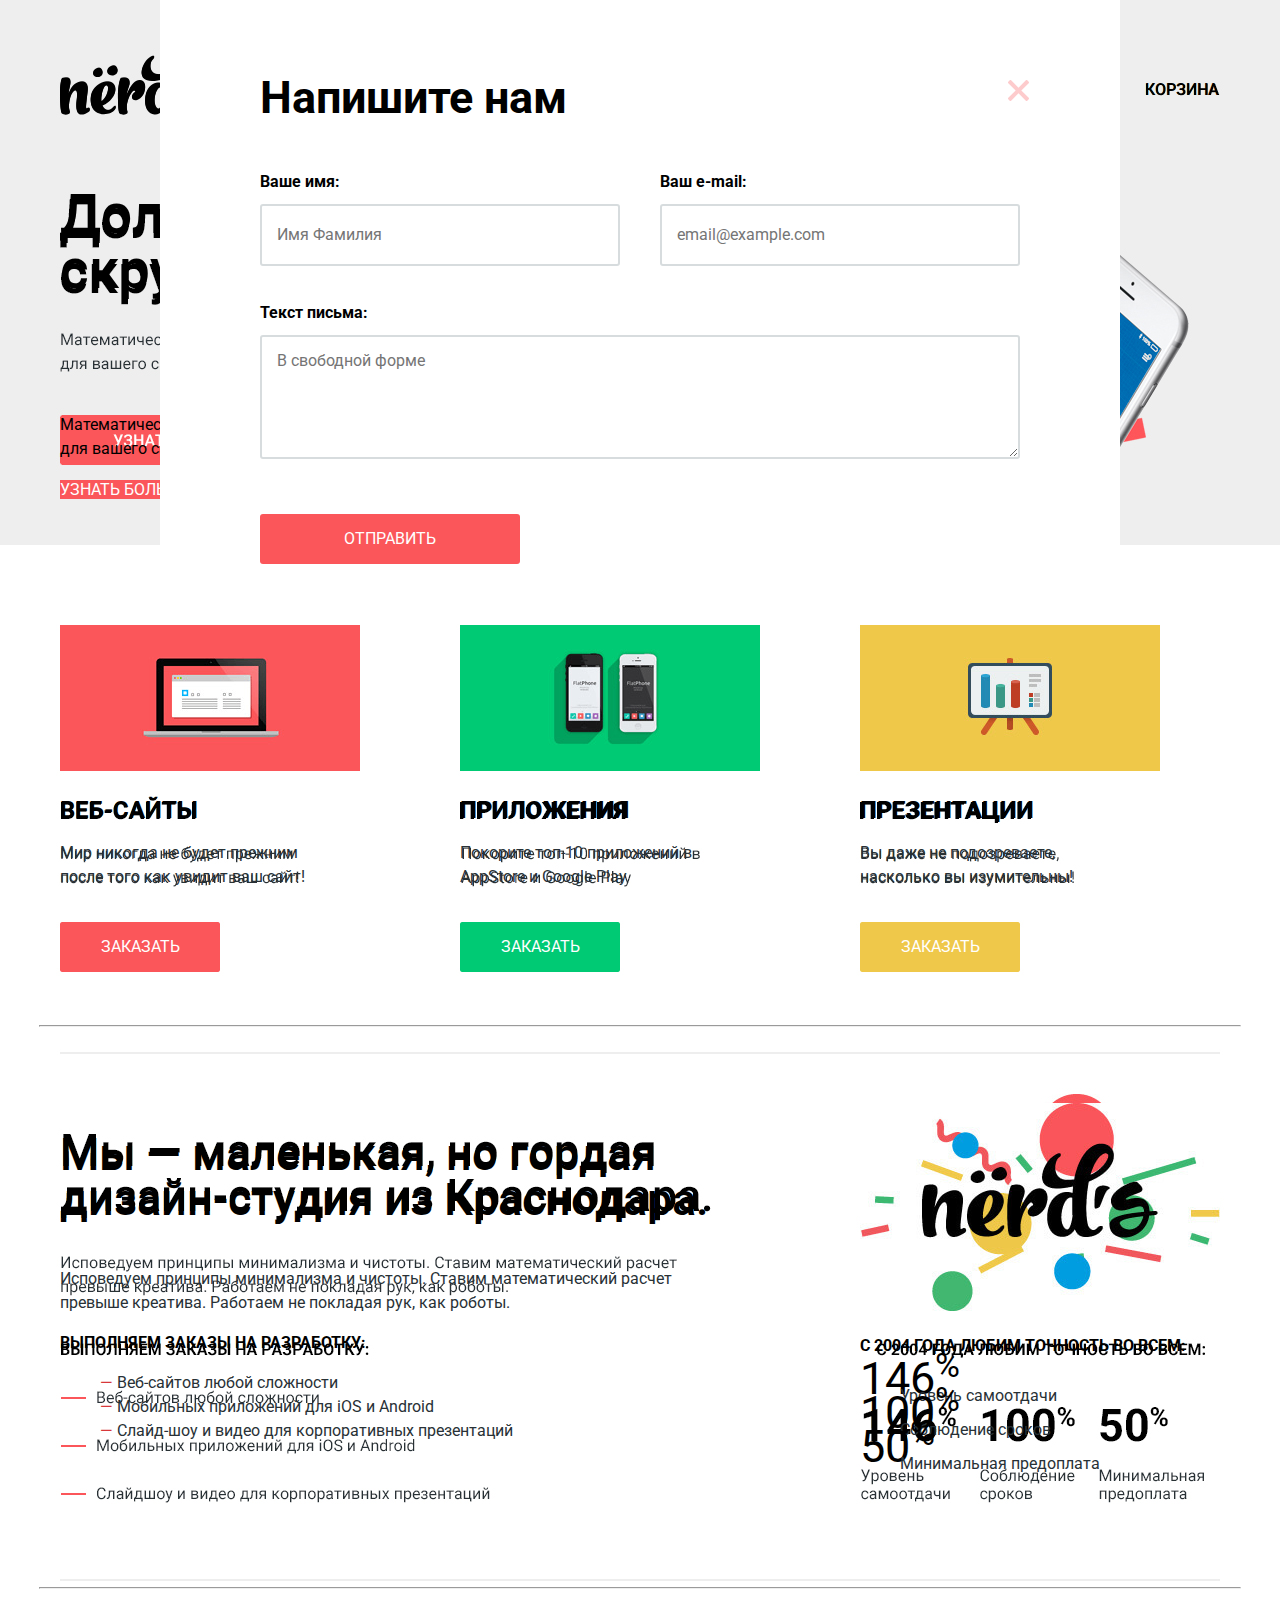
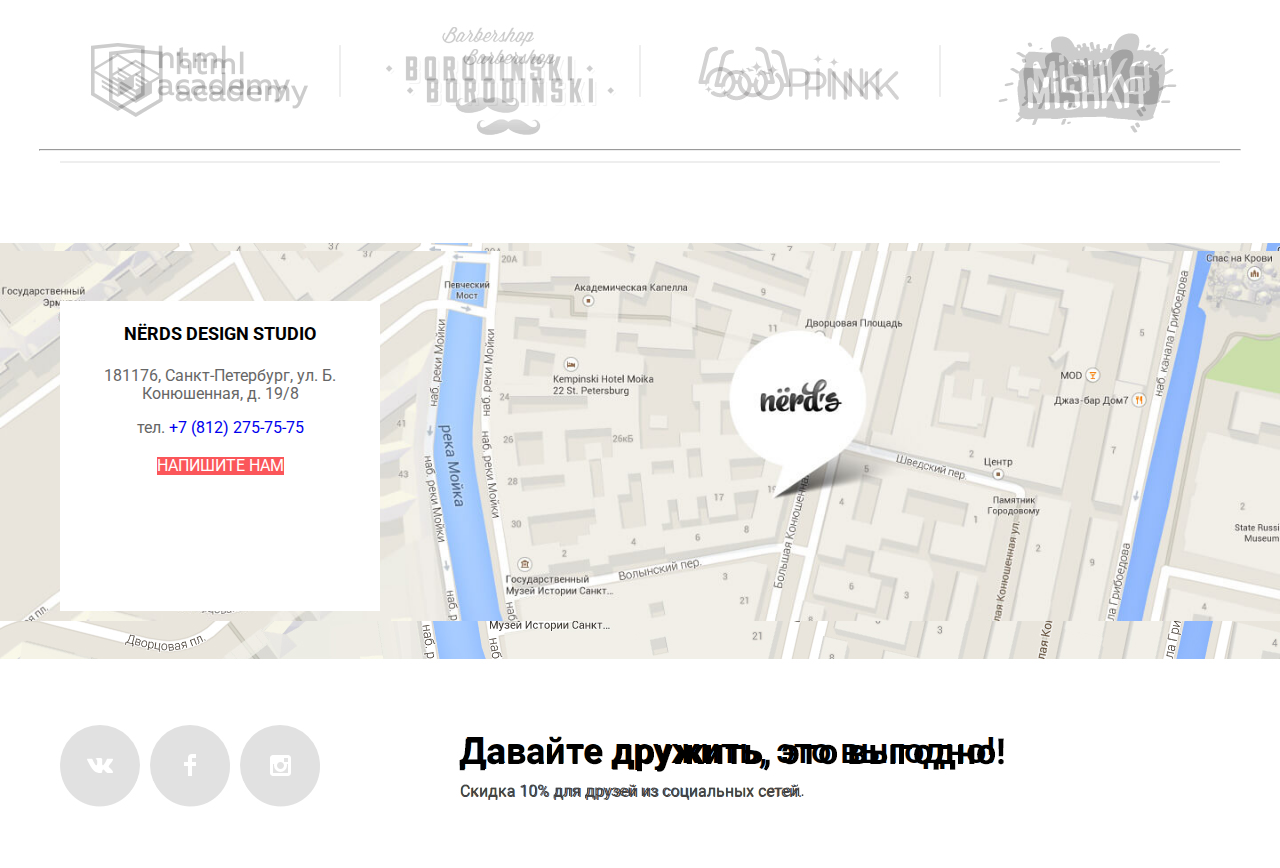
==== index.html @ 0dfc92f9 "Личный проект: начинаем оформление декоративных элементов, доработка" ====
<!DOCTYPE html>
<html lang="ru">
  <head>
    <meta charset="utf-8">
    <title>HTML Academy: Нёрдс</title>
    <link href="css/normalize.css" rel="stylesheet" >
    <link href="https://fonts.googleapis.com/css?family=Roboto:400,500,700&display=swap&subset=cyrillic" rel="stylesheet">
    <link href="css/style.css" rel="stylesheet" >
  </head>
  <body class="main-page">
    <header>
      <nav class="main-navigation container">
        <a class="logo" href="#" aria-label="Логотип дизайн-студии «Нёрдс»">
          <svg xmlns="http://www.w3.org/2000/svg" width="160" height="65" viewBox="0 0 160 65"><path d="M157.936 49.374c-1.235.161-2.523.271-3.757.377v.056c-2.415 17.364-26.188 20.231-26.779 6.599-.269-6.167 11.593-7.95 23.398-9.088.429-11.09-15.901 5.667-21.608-4.601-5.019-9.025 14.632-17.938 16.728-16.102 6.438 5.636 3.404 6.618-1.379 8.335-9.49 3.41-5.791 4.107-4.511 3.726 7.569-2.253 14.366-1.04 14.312 8.317 1.288-.107 2.522-.163 3.757-.271 2.306-.215 2.467 2.435-.161 2.652zm-7.514.756c-9.124 1.028-17.013 2.436-16.153 5.355 1.716 5.573 13.577 6.818 16.153-5.355zM117.678 44.918c-.682-.037-.703-6.038.112-11.688 1.005-6.951 11.935-3.357 9.093-1.906-2.975 1.52-4.429 8.718-6.266 12.087-.635 1.161-2.605 1.526-2.939 1.507zM42.105 21.002c2.376 4.866-4.937 8.171-8.292 4.521-1.398-1.555-.755-4.56 2.636-6.193 1.697-.836 4.073-1.596 5.656 1.672zM57.062 18.861c2.585 5.297-5.38 8.896-9.031 4.922-1.522-1.695-.823-4.963 2.873-6.742 1.846-.911 4.432-1.736 6.158 1.82zM28.883 61.666c-7.919 5.338-14.219 4.159-12.212-10.848 1.45-10.904-.948-11.521-3.122-9.442-2.845 2.697-4.628 9.723-4.684 16.412a50.98 50.98 0 0 0 1.004 4.776c.334 1.63-4.907 3.315-7.974 1.011C.837 62.79 0 54.865 0 44.131c0-8.824 1.171-14.895 2.23-15.175 8.029-2.191 9.312 1.348 7.583 7.981a47.637 47.637 0 0 0-1.395 7.924c1.673-4.664 4.071-8.485 6.803-10.173 7.416-4.664 13.605-2.473 12.434 6.801-2.007 16.58-2.174 18.827-.39 17.535 2.231-1.574 3.68 1.238 1.618 2.642zM54.982 59.59c-2.175 3.484-7.806 5.171-13.216 4.552-7.75-.843-12.545-7.756-10.705-18.097 2.008-11.185 18.065-18.322 23.196-10.341 3.735 5.789-2.175 16.017-11.597 19.783l-.502.168c1.951 5.171 6.579 7.476 11.039 2.36 2.119-2.36 3.624-1.348 1.785 1.575zm-13.605-7.418c5.855-4.159 7.806-13.32 6.189-15.905-1.728-2.697-5.074 1.517-6.245 11.746-.111 1.461-.111 2.865.056 4.159zM83.091 44.992c-1.597 2.507-3.903 4.384-5.966 5.059-2.398.73-5.185.056-5.185-2.698 0-1.011.892-3.372 3.624-4.721-.168-1.911-1.394-2.417-2.286-1.686-3.345 2.586-7.417 12.25-6.356 19.221.055.168.055.337.055.506.168.617.335 1.237.558 1.854.557 1.574-4.907 3.316-7.973.956-1.059-.788-1.617-6.97-1.617-17.704 0-8.824 1.951-16.636 3.011-16.917 6.412-1.743 10.147 1.292 8.14 7.249-1.171 3.373-2.23 6.801-2.843 10.399 2.453-6.688 6.523-12.872 9.812-14.501 5.856-2.923 10.092.956 8.867 7.813-.056.11-.112.393-.112.449-.056.562-.566 2.302-.39 1.741-.516 1.645-.892 2.277-1.339 2.98z"/><path d="M113.207 26.161a86.988 86.988 0 0 0-1.115 7.531c-1.059 10.06-.612 18.996.613 22.986.726 2.137 3.457 4.946 6.078 2.023 2.843-3.203 5.967-1.349 2.174 2.416-2.34 2.305-6.689 3.878-11.039 3.428-3.123-.393-5.018-2.415-6.134-5.505-.444.898-.947 1.685-1.56 2.302-2.119 2.193-4.685 3.43-7.974 3.092-6.637-.73-10.538-7.923-8.699-18.153 1.952-10.791 11.319-14.725 16.728-11.857.112-1.349.223-2.699.335-4.104.055-.281.055-.562.11-.843a96.962 96.962 0 0 1-4.962.956C73.787 34.423 82.04 14.864 87.894 9.75c6.636-5.733 7.36-1.855 5.297-.562-3.68 2.36-5.297 15.905 5.241 15.905 1.729 0 3.346-.112 4.962-.281C106.685 6.49 116.665-2.391 124.75.532c8.976 3.26 8.029 17.535-11.543 25.629zm-10.928 24.393c-.224-3.542-.224-7.532-.167-11.636 0-.506.056-1.011.056-1.461-3.346-1.518-6.635 3.653-7.473 10.792-.946 8.373 2.788 12.813 4.908 10.791 1.617-1.631 2.453-6.803 2.676-8.486zm24.086-43.165c-1.784-2.642-8.307.562-12.098 14.332 9.535-4.554 13.326-12.422 12.098-14.332z"/></svg>
        </a>
        <div class="nav-container">
          <ul class="site-navigation">
            <li><a href="#">Студия</a></li>
            <li><a href="#">Клиенты</a></li>
            <li><a href="catalog.html">Магазин</a></li>
            <li><a href="#">Контакты</a></li>
          </ul>
          <ul class="user-navigation">
            <li>
              <a class="recycle" href="#">Корзина</a>
            </li>
          </ul>
        </div>
      </nav>
    </header>
    <main>
      <h1 class="visually-hidden">Дизайн-студия «Нёрдс»</h1>
      <section class="slider">
        <h2 class="visually-hidden">Преимущества дизайн-студии «Нёрдс»</h2>
        <div class="slide slide1">
          <div class="slider-description container">
            <p class="slider-slogan">
              Долго, дорого,<br>скрупулезно.
            </p>
            <p class="slider-text">
              Математически выверенный дизайн<br>
              для вашего сайта или мобильного приложения.
            </p>
            <a class="slider-button" href="#">Узнать больше</a>
          </div>
        </div>
        <div class="slide slide2 visually-hidden">
          <div class="slider-description container">
            <p class="slider-slogan">
              Любим математику<br>как никто другой.
            </p>
            <p class="slider-text">
              Никакого креатива, только математические формулы<br>
              для расчета идеальных пропорций.
            </p>
            <a class="slider-button" href="#">Узнать больше</a>
          </div>
        </div>
        <div class="slide slide3 visually-hidden">
          <div class="slider-description container">
            <p class="slider-slogan">
              Только ночь,<br>только хардкор.
            </p>
            <p class="slider-text">
              Работать днем, как все? Мы против этого.<br>
              Ближе к полуночи работа только начинается.
            </p>
            <a class="slider-button" href="#">Узнать больше</a>
          </div>
        </div>
      </section>
      <section class="products container">
        <h2 class="visually-hidden">Продукция дизайн-студии «Нёрдс»</h2>
        <ul class="products-list">
          <li class="products-item websites">
            <h3>Веб-сайты</h3>
            <p>
              Мир никогда не будет прежним<br>
              после того как увидит ваш сайт!
            </p>
            <a class="websites-button products-button" href="#">Заказать</a>
          </li>
          <li class="products-item apps">
            <h3>Приложения</h3>
            <p>
              Покорите топ-10 приложений в<br>
              AppStore и Google Play
            </p>
            <a class="apps-button products-button" href="#">Заказать</a>
          </li>
          <li class="products-item presentations">
            <h3>Презентации</h3>
            <p>
              Вы даже не подозреваете,<br>
              насколько вы изумительны!
            </p>
            <a class="presentations-button products-button" href="#">Заказать</a>
          </li>
        </ul>
      </section>
      <hr class="container">
      <section class="studio container">
        <h2 class="visually-hidden">О дизайн-студии «Нёрдс»</h2>
        <div class="studio-article">
          <p class="studio-title">
          Мы&nbsp;&#8212; маленькая, но гордая дизайн-студия из Краснодара.
          </p>
          <p class="studio-text">
          Исповедуем принципы минимализма и чистоты. Ставим математический расчет превыше креатива. Работаем не покладая рук, как роботы.
          </p>
          <p class="studio-subtitle">Выполняем заказы на разработку:</p>
          <ul class="studio-products">
            <li><span>&#8212;&nbsp;</span>Веб-сайтов любой сложности</li>
            <li><span>&#8212;&nbsp;</span>Мобильных приложений для iOS и Android</li>
            <li><span>&#8212;&nbsp;</span>Слайд-шоу и видео для корпоративных презентаций</li>
          </ul>
        </div>
        <div class="studio-figures">
          <p>
            <img src="img/nerds-illustration-360x208.jpg" width="360" height="208" alt="Логотип дизайн-студии «Нёрдс»">
          </p>
          <p class="studio-subtitle">
            С 2004 года любим точность во всем:
          </p>
          <dl class="studio-text">
            <dt>146<sup>%</sup></dt>
            <dd>Уровень самоотдачи</dd>
            <dt>100<sup>%</sup></dt>
            <dd>Соблюдение сроков</dd>
            <dt>50<sup>%</sup></dt>
            <dd>Минимальная предоплата</dd>
          </dl>
        </div>
      </section>
      <hr class="container">
      <ul class="partners-logo container">
        <li>
          <a href="https://htmlacademy.ru/intensive/htmlcss" aria-label="Переход на сайт HTMLAcademy">
            <img src="img/logo-1-199x68.png" width="199" height="68" alt="Логотип HTMLAcademy">
          </a>
        </li>
        <li>
          <a href="#" aria-label="Переход на сайт Барбершопа Бородинский">
            <img src="img/logo-2-209x87.png" width="209" height="87" alt="Логотип Барбершопа Бородинский">
          </a>
        </li>
        <li>
          <a href="#" aria-label="Переход на сайт Пинк">
            <img src="img/logo-3-185x52.png" width="185" height="52" alt="Логотип Пинк">
          </a>
        </li>
        <li>
          <a href="#" aria-label="Переход на сайт Мишка">
            <img src="img/logo-4-173x84.png" width="173" height="84" alt="Лого Мишка">
          </a>
        </li>
      </ul>
      <hr class="container">
      <section class="contacts">
        <h2 class="visually-hidden">Контактная информация</h2>
        <div class="contacts-map">
          <a href="#">
            <img src="img/map-1440x416.jpg" width="1440" height="416" alt="Карта">
          </a>
        </div>
        <div class="container">
          <div class="contacts-text">
            <p class="contacts-name">
              Nёrds Design Studio
            </p>
            <p class="contacts-address">
              181176, Санкт-Петербург,
              ул. Б. Конюшенная, д. 19/8
            </p>
            <p class="contacts-address">
              тел. <a href="tel:+78122757575">+7 (812) 275-75-75</a>
            </p>
            <button class="contacts-button" type="button">Напишите нам</button>
          </div>
        </div>
      </section>
    </main>
    <footer class="main-footer container">
      <ul class="footer-social">
        <li>
          <a class="social-button" href="#" aria-label="«Нёрдс» во ВКонтакте">
            <svg xmlns="http://www.w3.org/2000/svg" width="26" height="15" viewBox="0 0 26 15"><path fill="#FFF" d="M16.138 11.51c.956-.309 2.18 2.04 3.483 2.939.978.681 1.727.534 1.727.534l3.473-.05s1.815-.112.957-1.554c-.071-.12-.503-1.069-2.585-3.022-2.177-2.043-1.882-1.712.739-5.244 1.597-2.153 2.236-3.468 2.036-4.028-.192-.539-1.365-.399-1.365-.399L20.69.713c-.381.001-.704.119-.851.515-.003.004-.621 1.666-1.445 3.079-1.741 2.989-2.436 3.148-2.724 2.961-.661-.433-.494-1.737-.494-2.664 0-2.897.432-4.105-.846-4.417-.427-.104-.739-.172-1.828-.182-1.392-.021-2.574 0-3.244.329-.445.223-.786.712-.579.74.26.035.843.16 1.155.586.401.552.389 1.789.389 1.789s.229 3.411-.54 3.834c-.528.29-1.25-.302-2.803-3.016-.793-1.388-1.392-2.922-1.392-2.922s-.116-.285-.326-.441c-.25-.185-.6-.244-.6-.244L.848.684S.29.7.085.946c-.182.218-.015.668-.015.668s2.909 6.881 6.203 10.347c3.02 3.182 6.452 2.971 6.452 2.971h1.555s.469-.054.709-.312c.224-.24.214-.691.214-.691s-.031-2.109.935-2.419z"/></svg>
          </a></li>
        <li>
          <a class="social-button" href="#" aria-label="«Нёрдс» в Фейсбуке">
            <svg xmlns="http://www.w3.org/2000/svg" width="12" height="22" viewBox="0 0 12 22"><path fill="#FFF" d="M12 4V0H8a4 4 0 0 0-4 4v4H0v4h4v10h4V12h4V8H8V4h4z"/></svg>
          </a>
        </li>
        <li>
          <a class="social-button" href="#" aria-label="«Нёрдс» в Инстаграм">
            <svg xmlns="http://www.w3.org/2000/svg" width="21" height="21" viewBox="0 0 21 21"><path fill="#FFF" d="M18 0H3C1.35 0 0 1.35 0 3v15c0 1.65 1.35 3 3 3h15c1.65 0 3-1.35 3-3V3c0-1.65-1.35-3-3-3zm-7.5 7c1.93 0 3.5 1.57 3.5 3.5S12.43 14 10.5 14 7 12.43 7 10.5 8.57 7 10.5 7zM18 18H3V9h1.181A6.504 6.504 0 0 0 4 10.5a6.5 6.5 0 1 0 13 0 6.45 6.45 0 0 0-.181-1.5H18v9zm0-11h-4V3h4v4z"/></svg>
          </a>
        </li>
      </ul>
      <p class="footer-slogan">
        <span>Давайте дружить, это выгодно!</span>
        Скидка 10% для друзей из социальных сетей.
      </p>
    </footer>

    <section class="modal modal-writeus">
      <h2>Напишите нам</h2>
      <form class="writeus-form" action="#" method="post">
        <p class="form-name">
          <label for="name">Ваше имя:</label><br>
          <input type="text" name="name" value="" placeholder="Имя Фамилия" id="name">
        </p>
        <p class="form-email">
          <label for="email">Ваш e-mail:</label><br>
          <input type="email" name="email" value="" placeholder="email@example.com" id="email">
        </p>
        <p class="form-text">
          <label for="message">Текст письма:</label><br>
          <textarea name="message" rows="5" placeholder="В свободной форме" id="message"></textarea>
        </p>
        <button class="button" type="submit">Отправить</button>
      </form>
      <button class="modal-close" type="button" aria-label="Закрыть"></button>
    </section>

  </body>
</html>
---- css/style.css ----
body {
  margin: 0;
  padding: 0;

  font-family: "Roboto", Arial, sans-serif;
  font-size: 16px;
  line-height: 24px;
  font-weight: 400;
  color: #283136;
}

a {
  text-decoration: none;
}

img {
  max-width: 100%;
  height: auto;
}

.main-page {
  background: url("../img/nerds-index.jpg") no-repeat top center;
}

.container {
  width: 1160px;
  margin: 0 auto;
  padding: 0 20px;

}

.main-navigation {
  display: flex;
  margin-top: 50px;

  line-height: 30px;
  font-weight: 500;
  text-transform: uppercase;
  color: #000000;

    /*background-color: #eeeeee;*/
}

.logo {
  width: 160px;
}

.logo:hover path {
  fill: #303030;
}

.logo:active path {
  fill: #a6a6a6;
}

.nav-container {
  width: 800px;
  display: flex;
  justify-content: space-between;
  align-items: baseline;

  margin-left: 200px;

}

.site-navigation {
  display: flex;
  flex-wrap: wrap;
  width: 640px;
  margin: 0;
  padding: 0;
  margin-top: 25px;

  list-style: none;

}

.site-navigation li{
  margin-left: 1px;
}

.current {
  width: 75px;
  height: 34px;
  margin-left: -1px;
  margin-right: 45px;
  border-bottom: 2px solid #fb565a;
}

.user-navigation {
  display: flex;
  width: 160px;

  list-style: none;

}


.user-navigation .recycle {
  position: relative;
  padding-left: 85px;
}

.recycle::before {
  content: "";

  position: absolute;
  top: 7px;
  left: 45px;


  width: 15px;
  height: 15px;

  background: url("../img/cart-icon.svg") no-repeat 0 0;
}

.site-navigation a,
.user-navigation a {
  display: block;
  padding-right: 45px;
  vertical-align: middle;
  color: #000000;
}

.site-navigation a:hover,
.user-navigation a:hover {
  color: #fb565a;
}

.site-navigation a:active,
.user-navigation a:active {
  color: #000000;
  opacity: 0.5;
}


/*Слайдеры */

.slider {
  min-height: 405px;

}

.slider .slider-slogan {
  font-size: 55px;
  min-height: 210px;
  margin: 0;
  padding-top: 62px;

  line-height: 55px;
  font-weight: 500;
  color: #000000;
}

.slider .slider-text {
  font-size: 16px;
  line-height: 24px;
  color: #000000;
}

.slider .slider-button {
  font-size: 16px;
  line-height: 18px;
  text-transform: uppercase;
  text-align: center;
  vertical-align: middle;
  color: #ffffff;

  background-color: #fb565a;
}

.slider .slider-button:hover {
  background-color: #e74246;
}

.slider .slider-button:active {
  color: rgba(255, 255, 255, 0.3);
  background-color: #d7373b;
}


/*Продукция*/

.products-list {
  display: flex;
  justify-content: space-between;
  min-height: 400px;
  margin: 0;
  padding: 0;
  margin-top: 95px;
  margin-right: 60px;

  list-style: none;

}

.products-item {
  width: 300px;

}

.websites {
  background: url("../img/illustration-1-300x146.png") no-repeat 0 0;
}

.apps {
  background: url("../img/illustration-2-300x146.png") no-repeat 0 0;
}

.presentations {
  background: url("../img/illustration-3-300x146.png") no-repeat 0 0;
}

.products-list h3 {
  font-size: 24px;
  line-height: 30px;
  margin: 0;
  padding: 0;
  margin-top: 170px;

  text-transform: uppercase;
  color: #000000;

}

.products-list p {
  font-size: 16px;
  line-height: 24px;


  color: #283136;
}

.products-button {
  display: block;
  width: 160px;
  padding: 13px 0;
  margin-top: 33px;

  text-align: center;
  vertical-align: middle;
  text-transform: uppercase;

  border-radius: 3px;

  color: #ffffff;
}

.websites-button {
  background-color: #fb565a;
}

.apps-button {
  background-color: #00ca74;
}

.presentations-button {
  background-color: #efc84a;
}

.websites-button:hover {
  background-color: #e74246;
}
.apps-button:hover {
  background-color: #00bc6c;
}
.presentations-button:hover {
  background-color: #eab534;
}

.presentations-button {
  background-color: #efc84a;
}

.websites-button:active {
  background-color: #d7373b;
}
.apps-button:hover:active {
  background-color: #00aa62;
}
.presentations-button:active {
  background-color: #e5a722;
}

/*О дизайн-студии «Нёрдс»*/

.studio {
  display: flex;
  justify-content: space-between;
  min-height: 500px;
  margin-top: 60px;
}

.studio-article {
  width: 660px;

}

.studio-figures {
  width: 360px;

}

.studio-title {
  font-size: 45px;
  line-height: 45px;
  font-weight: 500;
  color: #000000;
}

.studio-text {
  font-size: 16px;
  line-height: 24px;

  color: #283136;
}

.studio-subtitle {
  font-size: 16px;
  line-height: 24px;
  font-weight: 700;
  text-transform: uppercase;
  color: #000000;
}

.studio-products {
  list-style: none;
}

.studio-products li {
  font-size: 16px;
  line-height: 24px;

  color: #283136;
}

.studio-products span {
  color: #d7373b;
}

.studio-text dt {
  font-size: 45px;
  line-height: 10.06px;

  color: #000000;
}

.studio-text span {
  font-size: 24px;
  line-height: 10px;
}

/*Лого партнеров*/

.partners-logo {
  display: flex;
  justify-content: space-around;
  min-height: 100px;
  margin-top: 10px;
  padding-top: 50px;

}

.partners-logo li {
  list-style: none;
}


/*CATALOG.html*/

.inner-page {

    background: url("../img/nerds-catalog.jpg") no-repeat top center;
}

.page-title {
  padding-bottom: 70px;

}

.page-title h1 {
  font-size: 55px;
  line-height: 55px;
  padding-top: 30px;

  text-align: center;
  color: #000000;
}

.catalog-columns {
  display: flex;
  justify-content: space-between;

}

/*ФИЛЬТРЫ*/

.filters {
  width: 260px;
  margin: 0;
  padding: 0;

}

.filter fieldset {
  border: none;
}

.filter legend {
  font-size: 18px;
  font-weight: 500;
  line-height: 30px;
  text-transform: uppercase;
  color: #000000;
}

.filter ul {
    margin: 0;
    padding: 0;

    font-size: 16px;
    line-height: 40px;
    color: #283136;
    list-style: none;

}

/*СТОИМОСТЬ*/
.filter-price {
 margin: 0;
 padding: 0;
 margin-top: 56px;
 border: none;
}

.range-filter {
  width: 260px;
  margin-top: 49px;
}

.filter-item legend {
  font-size: 18px;
  line-height: 24px;
  text-transform: uppercase;
  font-weight: 700;
}

.range-controls {
  position: relative;

  height: 41px;
  margin-bottom: 15px;
  padding-top: 39px;
  padding-right: 20px;
  padding-left: 20px;

  background-color: #f1f1f1;

  border-radius: 5px;
}

.range-controls .scale {
  height: 2px;

  background: #d7dcde;
}

.range-controls .bar {
  width: 70%;
  height: 2px;

  background: #00ca74;
}

.range-controls .toggle {
  position: absolute;
  top: 31px;
  left: 0;

  width: 4px;
  height: 4px;
  padding: 0;

  border: 8px solid #ffffff;
  background-color: #ababab;
  box-shadow: 0 2px 1px 0 #cfcfcf;
  border-radius: 50%;
  cursor: pointer;
}

.range-controls .toggle-min {
  left: 18px;
}

.range-controls .toggle-max {
  left: 160px;
}

.price-controls {
  font-size: 0;
}

.price-controls label {
  display: inline-block;
  width: 50%;

  font-size: 16px;
  text-transform: uppercase;
}

.price-controls input {
  width: 60px;
  padding: 8px 10px;
  margin-left: 10px;

  font-family: Roboto, Arial, sans-serif;
  font-size: 16px;
  text-align: center;
  color: #283136;

  border: none;
  border-radius: 5px;
  background: #f1f1f1;
}

.max-price {
  text-align: right;
}

/*СЕТКА + ОСОБЕННОСТИ*/
.filter-option label {
  position: relative;

  display: block;

  cursor: pointer;
  user-select: none;
}

.filter-grid {
  margin: 0;
  padding: 0;
  margin-top: 55px;
}

.filter-grid ul,
.filter-features ul {
  margin-top: 6px;
  padding-left: 36px;
}

.filter-features {
  margin: 0;
  padding: 0;
  margin-top: 35px;
}

.filter-input-checkbox + label::before {
  content: "";
  position: absolute;
  top: 8px;
  left: -35px;
  width: 23px;
  height: 23px;

  background: url("../img/checkbox-off.svg") no-repeat 0 0;
  opacity: 0.4;
}

.filter-input-checkbox:checked + label::before {
  content: "";
  position: absolute;
  top: 8px;
  left: -35px;
  width: 27px;
  height: 23px;

  background: url("../img/checkbox-on.svg") no-repeat 0 0;
  opacity: 0.4;
}

.filter-input-radio + label::before {
  content: "";
  position: absolute;
  top: 7px;
  left: -36px;
  width: 25px;
  height: 25px;

  background: url("../img/radio-off.svg") no-repeat 0 0;
  opacity: 0.4;
}

.filter-input-radio:checked + label::before {
  content: "";
  position: absolute;
  top: 7px;
  left: -36px;
  width: 25px;
  height: 25px;

  background: url("../img/radio-on.svg") no-repeat 0 0;
  opacity: 0.4;
}

.filter-input:hover + label::before,
.filter-input:focus + label::before {
  opacity: 1;
}

.filter-input:disabled + label::before {
  color: #283136;
  opacity: 0.1;
}

.filter-button {
  width: 260px;
  height: 50px;
  margin-top: 40px;
  font-size: 16px;
  line-height: 18px;
  font-weight: 500;
  color: #000000;
  text-transform: uppercase;
  text-align: center;
  vertical-align: middle;
  border-radius: 3px;
  background-color: #eeeeee;
  outline: none;
}

.filter-button:hover {
  background-color: #dfdfdf;
}

.filter-button:active {
  color: rgba(0, 0, 0, 0.3);
  background-color: #d5d5d5;
}

.filters-container {
  position: relative;
}

/*СОРТИРОВАТЬ*/
.sort {
  display: flex;
  justify-content: space-between;
  align-items: baseline;
  position: absolute;
  width: 760px;
  margin: 0;
  padding: 0;
  margin-top: 40px;
  top: 0;
  left: 400px;

  outline: 1px solid green;
}

.sort h2 {
  font-size: 18px;
  line-height: 18px;
  font-weight: 500;
  text-transform: uppercase;
  color: #000000;
}

.sort ul {
  display: flex;
  list-style: none;
}

.sort a {
  font-size: 14px;
  line-height: 18px;
  text-transform: uppercase;
  color: rgba(0, 0, 0, 0.3);
}

.sort a:hover {
  font-size: 14px;
  line-height: 18px;
  text-transform: uppercase;
  color: rgba(0, 0, 0, 0.6);
}

.sort a:active {
  font-size: 14px;
  line-height: 18px;
  text-transform: uppercase;
  color: #000000;
}

.gallery ul {
  list-style: none;
}

.gallery-container {
  width: 760px;
  margin: 0;
  padding: 0;
  margin-top: 135px;
}

.gallery-list {
  display: flex;
  flex-wrap: wrap;
  margin: 0;
  padding: 0;

  list-style: none;
}

.gallery-item {
  position: relative;
  width: 360px;
  margin-bottom: 35px;
  padding-top: 39px;

  background: url("../img/browser.svg") no-repeat 0 0;
  opacity: 0.1;
}

.gallery-item img {
  display: block;

}

.gallery-item:nth-child(2n) {
  margin-left: 40px;
}

.gallery-about {
  position: absolute;
  bottom: 0;
  width: 360px;
  min-height: 233px;

  text-align: center;

  background-color: #eeeeee;
  }

.gallery-about h3 {
  margin: 0;
  padding: 0;
  margin-top: 30px;
}

.gallery-title {
  font-size: 18px;
  line-height: 30px;
  font-weight: 700;
  text-transform: uppercase;

  color: #000000;
}

.gallery-title:hover {
  color: #fb565a;
}

.gallery-title:active {
  color: #000000;
  opacity: 0.3;
}

.gallery-description {
  font-size: 16px;
  line-height: 18px;
  text-align: center;

  color: #666666;
}

.gallery-price {
  display: block;
  width: 200px;
  padding: 13px 0;
  margin: 30px auto;

  text-align: center;
  vertical-align: middle;
  text-transform: uppercase;

  border-radius: 3px;

  color: #ffffff;
  background-color: #fb565a;
}

.gallery-price:hover {
  background-color: #e74246;
}

.gallery-price:active {
  background-color: #d7373b;
}

/*Пагинация*/

.pagination-list {
  display: flex;
  flex-wrap: wrap;

  padding: 0;
  margin: 0;
  margin-top: 24px;

  list-style: none;
}

.pagination-item {
  margin-right: 12px;
}

.pagination-item a {
  display: block;
  padding: 12px 17px;

  font-size: 16px;
  line-height: 18px;
  font-weight: 500;
  text-align: center;
  text-transform: uppercase;
  vertical-align: middle;
  color: #000000;
  background-color: #eeeeee;
  border: 3px solid #eeeeee;
  border-radius: 3px;
}

.pagination-item:last-child {
  display: block;
  width: 260px;

}

.pagination-item a:hover{
  background-color: #dfdfdf;
  border: 3px solid #dfdfdf;
  }

.pagination-item a:active {
  color: rgba(0, 0, 0, 0.3);
  background-color: #d5d5d5;
  border: 3px solid #d5d5d5;
}

.pagination-item-current a {
  color: #000000;
  background-color: #ffffff;
  border: 3px solid #dbdbdb;
}

/*Контактная информация*/

.contacts {
  position: relative;
  min-height: 417px;
  margin-top: 100px;
}

.inner-contacts {
  margin-top: 50px;
}

.contacts-text {
 position: absolute;
 top: 50px;
 width: 320px;
 height: 310px;

text-align: center;
vertical-align: middle;

 background-color: #ffffff;

 }

.contacts-name {
  font-size: 18px;
  font-weight: 700;
  line-height: 30px;
  text-transform: uppercase;
  color: #000000;
}

.contacts-address {
  font-size: 16px;
  line-height: 18px;
  color: #666666;
  }

    .contacts-button {
    font-size: 16px;
    line-height: 18px;
    text-transform: uppercase;
    text-align: center;
    vertical-align: middle;
    color: #ffffff;
    background-color: #fb565a;
    border: none;
  }

/*футер*/

.main-footer {
  display: flex;

  min-height: 200px;
}

.inner-footer {
  margin-top: 5px;
}

.footer-social {
  display: flex;
  width: 260px;
  justify-content: space-between;
  margin: 0;
  padding: 0;
  margin-top: 57px;
  }

.footer-slogan {
  width: 550px;
  margin: 0;
  padding: 0;
  margin-left: 140px;
  margin-top: 53px;

}

.footer-slogan {
  font-size: 16px;
  line-height: 22px;
  color: #444444;
}

.main-footer span {
  font-size: 36px;
  font-weight: 500;
  line-height: 60px;
  color: #000000;
}

.main-footer ul {
  list-style: none;
}

.social-button {
  display: flex;
  align-items: center;
  justify-content: center;
  width: 80px;
  height: 80px;

  background-color: #e1e1e1;
  border-radius: 50%;
}

.social-button:hover {
  background-color: #e74246;
  border-radius: 50%;
}

.social-button:active {
  background-color: #d7373b;
  border-radius: 50%;
}

/*Напишите нам*/

.modal {
  position: fixed;

  color: #000000;
  background-color: #ffffff;
}

.modal-writeus {
  top: 0;
  left: 50%;
  /*
  display: none;
  */
  width: 760px;
  padding: 60px 100px;
  margin-left: -480px;

}

button {
  padding: 0;
  border: none;
  font: inherit;
  color: inherit;
  background-color: transparent;
  outline: none;
}



.modal-close {
  position: absolute;
  top: 80px;
  right: 90px;

  width: 22px;
  height: 22px;

  border: 0;
  cursor: pointer;
}

.modal-close::before {
  content: "";
  position: absolute;
  top: 0px;
  left: 0px;
  width: 21px;
  height: 21px;

  background: url("../img/close-cross.svg") no-repeat 0 0;
  opacity: 0.3;
}

.modal-close:hover::before,
.modal-close:focus::before {
  opacity: 1;
}

.modal-close:active::before {
  opacity: 0.1;
}


.modal h2 {
  font-size: 45px;
  line-height: 45px;
  margin: 0;
  padding: 0;
  margin-top: 15px;
  margin-bottom: 50px;
}

.writeus-form {
  display: flex;
  flex-wrap: wrap;
  justify-content: space-between;

  width: 760px;
  margin: 0;
  padding: 0;
}

.form-name,
.form-email {
  width: 360px;

margin: 0;
padding: 0;
}

.form-text {
  width: 760px;
  margin: 0;
  padding: 0;
}

.writeus-form label {
  font-size: 16px;
  line-height: 18px;
  font-weight: 700;

  color: #000000;
}

.writeus-form input[type="text"],
.writeus-form input[type="email"] {
  box-sizing: border-box;
  width: 100%;
  margin-top: 10px;
  padding: 20px 15px;
  font-size: 16px;
  line-height: 18px;

  color: rgba(68, 68, 68, 0.5);
  background-color: #ffffff;
  border: 2px solid  #d7dcde;
  border-radius: 3px;
  outline:none;
}

.form-text {
  margin-top: 35px;
}

textarea {
  box-sizing: border-box;
  width: 100%;

  margin-top: 10px;
  padding: 15px 15px;
  font-size: 16px;
  line-height: 18px;

  color: rgba(68, 68, 68, 0.5);
  background-color: #ffffff;
  border: 2px solid  #d7dcde;
  border-radius: 3px;
  outline:none;
}

.writeus-form input:hover,
 textarea:hover {
  border: 2px solid  #b4b9bb;
}

.writeus-form input:focus,
 textarea:focus {
   color: #444444;
   border: 2px solid  #000000;
 }

 .writeus-form input:invalid {
   color: #e74246;
   border: 2px solid  #e74246;
 }

 .writeus-form .button {
   display: block;
   width: 260px;
   height: 50px;

   margin-top: 48px;

   font-size: 16px;
   line-height: 18px;
   text-transform: uppercase;
   text-align: center;
   vertical-align: middle;

   color: #ffffff;
   background-color: #fb565a;
   border-radius: 3px;
 }

 .writeus-form .button:hover
 .writeus-form .button:focus {
   background-color: #e74246;
 }

 .writeus-form .button:active {
   background-color: #d7373b;
 }

.visually-hidden:not(:focus):not(:active),
input[type="checkbox"].visually-hidden,
input[type="radio"].visually-hidden {
  position: absolute;

  width: 1px;
  height: 1px;
  margin: -1px;
  border: 0;
  padding: 0;

  white-space: nowrap;

  clip-path: inset(100%);
  clip: rect(0 0 0 0);
  overflow: hidden;
}
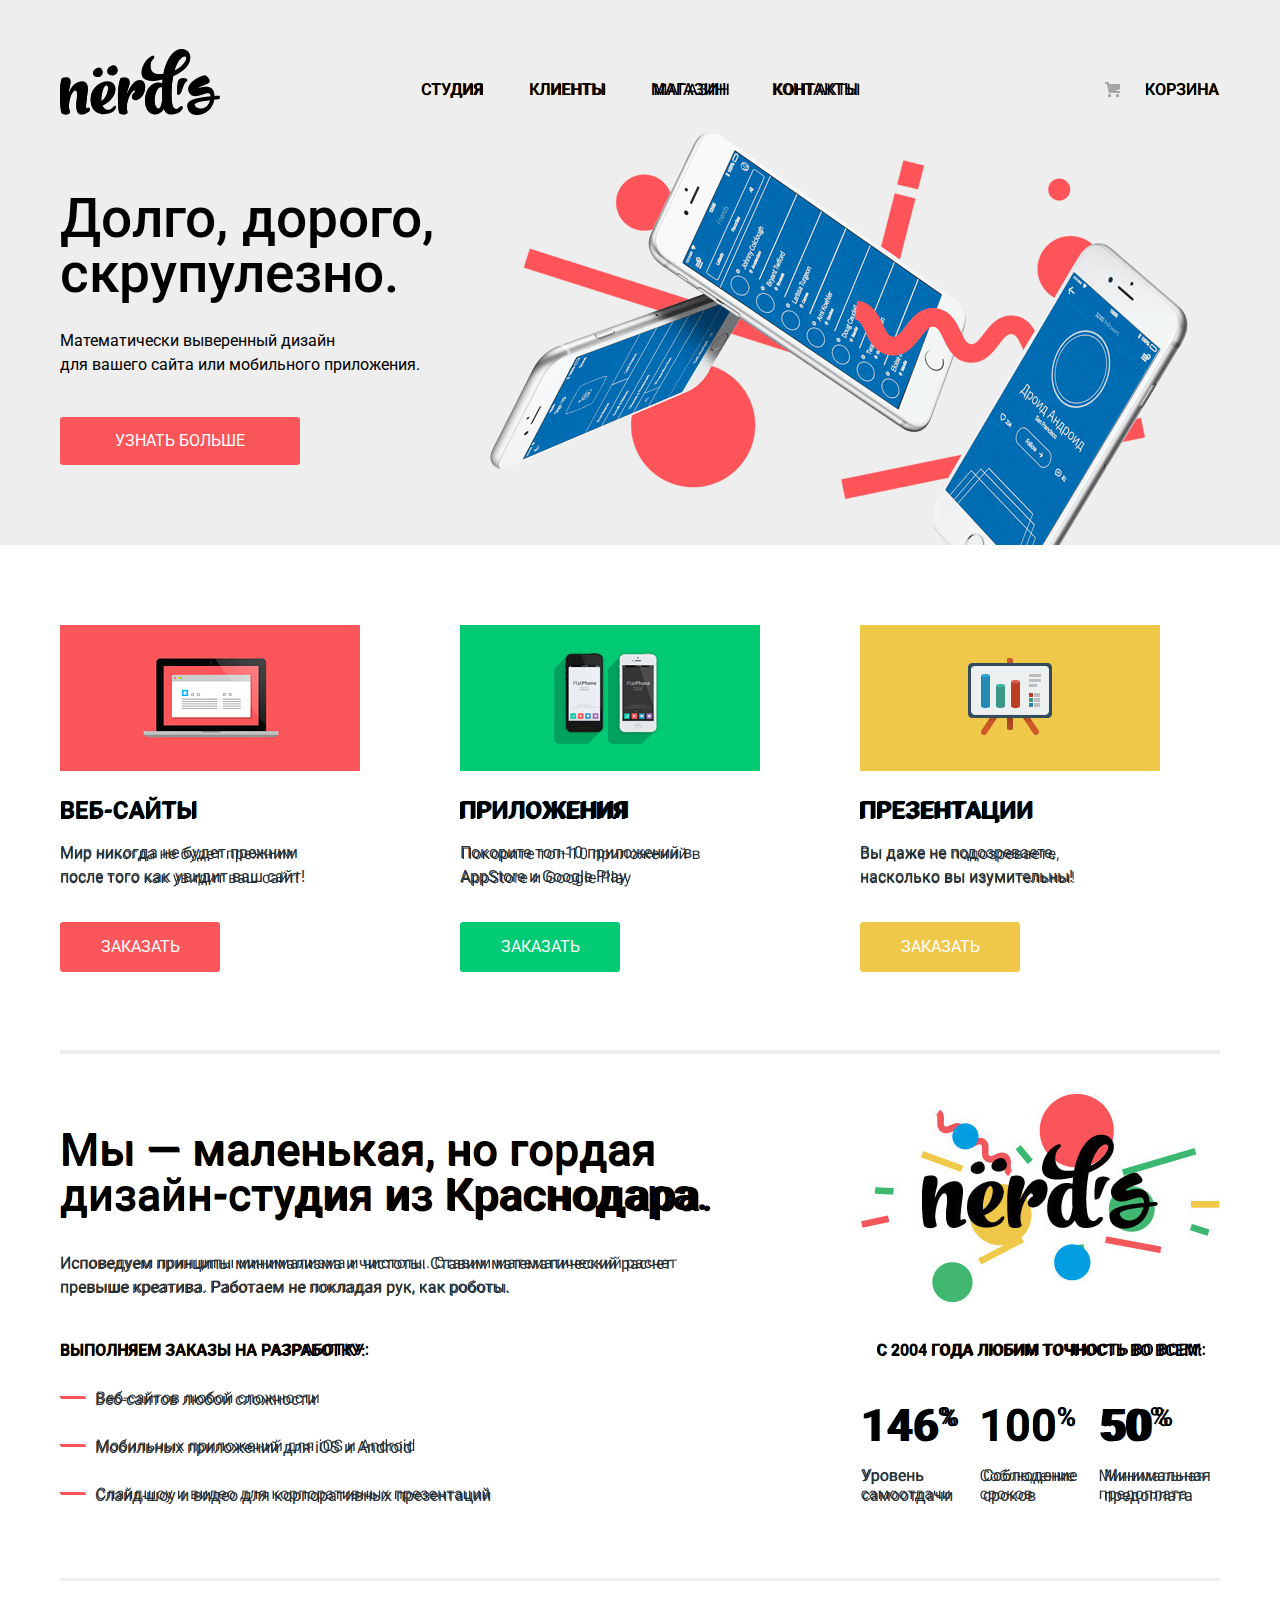
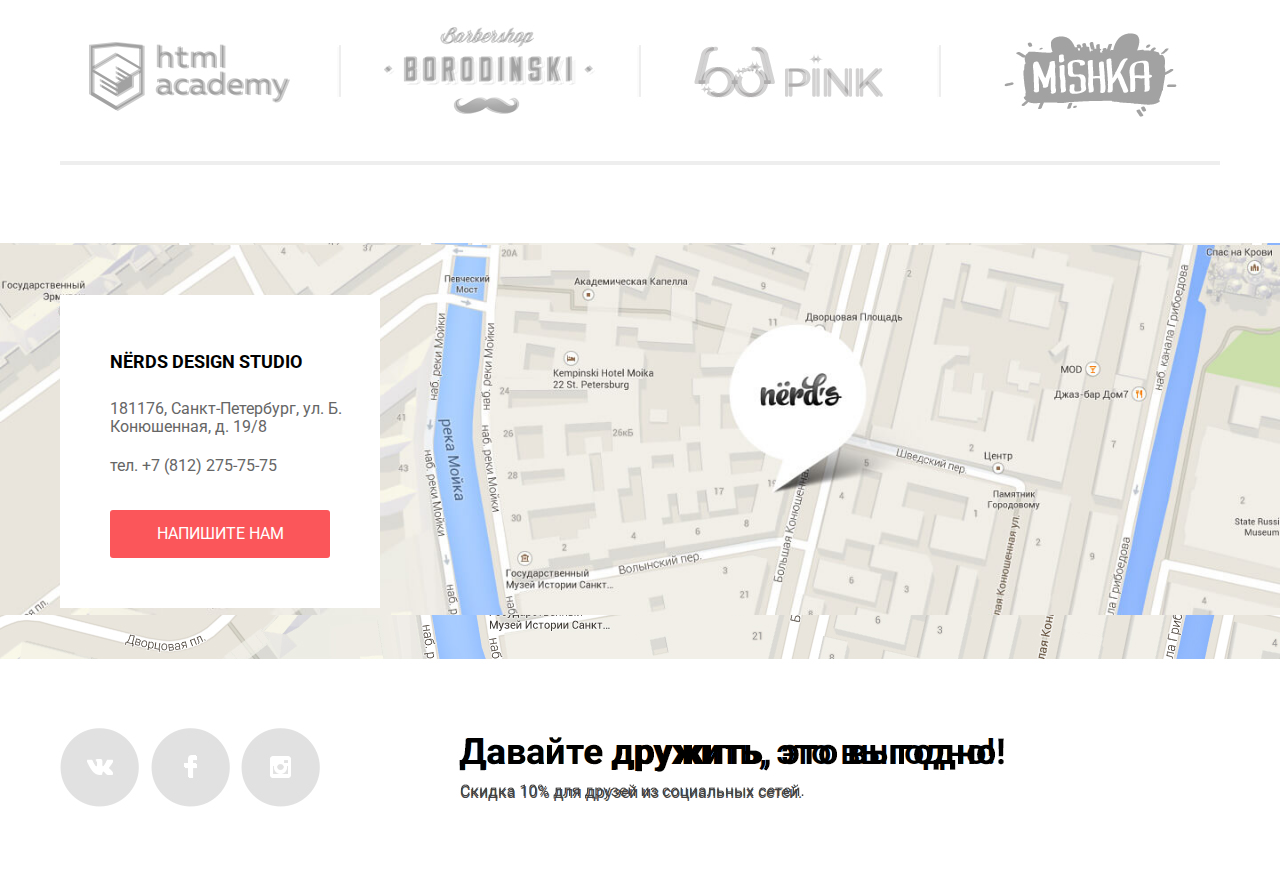
==== commit e9e9efa2: "Личный проект: продолжаем оформление декоративных элементов - главная страница" ====
--- a/index.html
+++ b/index.html
@@ -11,7 +11,7 @@
     <header>
       <nav class="main-navigation container">
         <a class="logo" href="#" aria-label="Логотип дизайн-студии «Нёрдс»">
-          <svg xmlns="http://www.w3.org/2000/svg" width="160" height="65" viewBox="0 0 160 65"><path d="M157.936 49.374c-1.235.161-2.523.271-3.757.377v.056c-2.415 17.364-26.188 20.231-26.779 6.599-.269-6.167 11.593-7.95 23.398-9.088.429-11.09-15.901 5.667-21.608-4.601-5.019-9.025 14.632-17.938 16.728-16.102 6.438 5.636 3.404 6.618-1.379 8.335-9.49 3.41-5.791 4.107-4.511 3.726 7.569-2.253 14.366-1.04 14.312 8.317 1.288-.107 2.522-.163 3.757-.271 2.306-.215 2.467 2.435-.161 2.652zm-7.514.756c-9.124 1.028-17.013 2.436-16.153 5.355 1.716 5.573 13.577 6.818 16.153-5.355zM117.678 44.918c-.682-.037-.703-6.038.112-11.688 1.005-6.951 11.935-3.357 9.093-1.906-2.975 1.52-4.429 8.718-6.266 12.087-.635 1.161-2.605 1.526-2.939 1.507zM42.105 21.002c2.376 4.866-4.937 8.171-8.292 4.521-1.398-1.555-.755-4.56 2.636-6.193 1.697-.836 4.073-1.596 5.656 1.672zM57.062 18.861c2.585 5.297-5.38 8.896-9.031 4.922-1.522-1.695-.823-4.963 2.873-6.742 1.846-.911 4.432-1.736 6.158 1.82zM28.883 61.666c-7.919 5.338-14.219 4.159-12.212-10.848 1.45-10.904-.948-11.521-3.122-9.442-2.845 2.697-4.628 9.723-4.684 16.412a50.98 50.98 0 0 0 1.004 4.776c.334 1.63-4.907 3.315-7.974 1.011C.837 62.79 0 54.865 0 44.131c0-8.824 1.171-14.895 2.23-15.175 8.029-2.191 9.312 1.348 7.583 7.981a47.637 47.637 0 0 0-1.395 7.924c1.673-4.664 4.071-8.485 6.803-10.173 7.416-4.664 13.605-2.473 12.434 6.801-2.007 16.58-2.174 18.827-.39 17.535 2.231-1.574 3.68 1.238 1.618 2.642zM54.982 59.59c-2.175 3.484-7.806 5.171-13.216 4.552-7.75-.843-12.545-7.756-10.705-18.097 2.008-11.185 18.065-18.322 23.196-10.341 3.735 5.789-2.175 16.017-11.597 19.783l-.502.168c1.951 5.171 6.579 7.476 11.039 2.36 2.119-2.36 3.624-1.348 1.785 1.575zm-13.605-7.418c5.855-4.159 7.806-13.32 6.189-15.905-1.728-2.697-5.074 1.517-6.245 11.746-.111 1.461-.111 2.865.056 4.159zM83.091 44.992c-1.597 2.507-3.903 4.384-5.966 5.059-2.398.73-5.185.056-5.185-2.698 0-1.011.892-3.372 3.624-4.721-.168-1.911-1.394-2.417-2.286-1.686-3.345 2.586-7.417 12.25-6.356 19.221.055.168.055.337.055.506.168.617.335 1.237.558 1.854.557 1.574-4.907 3.316-7.973.956-1.059-.788-1.617-6.97-1.617-17.704 0-8.824 1.951-16.636 3.011-16.917 6.412-1.743 10.147 1.292 8.14 7.249-1.171 3.373-2.23 6.801-2.843 10.399 2.453-6.688 6.523-12.872 9.812-14.501 5.856-2.923 10.092.956 8.867 7.813-.056.11-.112.393-.112.449-.056.562-.566 2.302-.39 1.741-.516 1.645-.892 2.277-1.339 2.98z"/><path d="M113.207 26.161a86.988 86.988 0 0 0-1.115 7.531c-1.059 10.06-.612 18.996.613 22.986.726 2.137 3.457 4.946 6.078 2.023 2.843-3.203 5.967-1.349 2.174 2.416-2.34 2.305-6.689 3.878-11.039 3.428-3.123-.393-5.018-2.415-6.134-5.505-.444.898-.947 1.685-1.56 2.302-2.119 2.193-4.685 3.43-7.974 3.092-6.637-.73-10.538-7.923-8.699-18.153 1.952-10.791 11.319-14.725 16.728-11.857.112-1.349.223-2.699.335-4.104.055-.281.055-.562.11-.843a96.962 96.962 0 0 1-4.962.956C73.787 34.423 82.04 14.864 87.894 9.75c6.636-5.733 7.36-1.855 5.297-.562-3.68 2.36-5.297 15.905 5.241 15.905 1.729 0 3.346-.112 4.962-.281C106.685 6.49 116.665-2.391 124.75.532c8.976 3.26 8.029 17.535-11.543 25.629zm-10.928 24.393c-.224-3.542-.224-7.532-.167-11.636 0-.506.056-1.011.056-1.461-3.346-1.518-6.635 3.653-7.473 10.792-.946 8.373 2.788 12.813 4.908 10.791 1.617-1.631 2.453-6.803 2.676-8.486zm24.086-43.165c-1.784-2.642-8.307.562-12.098 14.332 9.535-4.554 13.326-12.422 12.098-14.332z"/></svg>
+          <img src="img/nerds-logo.svg" width="160" height="65" alt="Логотип дизайн-студии «Нёрдс»">
         </a>
         <div class="nav-container">
           <ul class="site-navigation">
@@ -30,10 +30,10 @@
     </header>
     <main>
       <h1 class="visually-hidden">Дизайн-студия «Нёрдс»</h1>
-      <section class="slider">
+      <section class="slider container">
         <h2 class="visually-hidden">Преимущества дизайн-студии «Нёрдс»</h2>
         <div class="slide slide1">
-          <div class="slider-description container">
+          <div class="slider-description">
             <p class="slider-slogan">
               Долго, дорого,<br>скрупулезно.
             </p>
@@ -45,7 +45,7 @@
           </div>
         </div>
         <div class="slide slide2 visually-hidden">
-          <div class="slider-description container">
+          <div class="slider-description">
             <p class="slider-slogan">
               Любим математику<br>как никто другой.
             </p>
@@ -57,7 +57,7 @@
           </div>
         </div>
         <div class="slide slide3 visually-hidden">
-          <div class="slider-description container">
+          <div class="slider-description">
             <p class="slider-slogan">
               Только ночь,<br>только хардкор.
             </p>
@@ -98,7 +98,7 @@
           </li>
         </ul>
       </section>
-      <hr class="container">
+      <hr class="line line1">
       <section class="studio container">
         <h2 class="visually-hidden">О дизайн-студии «Нёрдс»</h2>
         <div class="studio-article">
@@ -108,54 +108,60 @@
           <p class="studio-text">
           Исповедуем принципы минимализма и чистоты. Ставим математический расчет превыше креатива. Работаем не покладая рук, как роботы.
           </p>
-          <p class="studio-subtitle">Выполняем заказы на разработку:</p>
-          <ul class="studio-products">
-            <li><span>&#8212;&nbsp;</span>Веб-сайтов любой сложности</li>
-            <li><span>&#8212;&nbsp;</span>Мобильных приложений для iOS и Android</li>
-            <li><span>&#8212;&nbsp;</span>Слайд-шоу и видео для корпоративных презентаций</li>
-          </ul>
+          <p class="studio-subtitle subtitle1">Выполняем заказы на разработку:</p>
+          <div class="studio-products">
+            <span class="studio-point">Веб-сайтов любой сложности</span>
+            <br><br>
+            <span class="studio-point">Мобильных приложений для iOS и Android</span>
+            <br><br>
+            <span class="studio-point">Слайд-шоу и видео для корпоративных презентаций</span>
+          </div>
         </div>
         <div class="studio-figures">
-          <p>
+          <p class="studio-img">
             <img src="img/nerds-illustration-360x208.jpg" width="360" height="208" alt="Логотип дизайн-студии «Нёрдс»">
           </p>
-          <p class="studio-subtitle">
+          <p class="studio-subtitle subtitle2">
             С 2004 года любим точность во всем:
           </p>
-          <dl class="studio-text">
-            <dt>146<sup>%</sup></dt>
-            <dd>Уровень самоотдачи</dd>
-            <dt>100<sup>%</sup></dt>
-            <dd>Соблюдение сроков</dd>
-            <dt>50<sup>%</sup></dt>
-            <dd>Минимальная предоплата</dd>
-          </dl>
-        </div>
-      </section>
-      <hr class="container">
-      <ul class="partners-logo container">
-        <li>
+          <table class="studio-table">
+            <tr>
+              <th>146<sup>%</sup></th>
+              <th>100<sup>%</sup></th>
+              <th>50<sup>%</sup></th>
+            </tr>
+            <tr>
+              <td>Уровень самоотдачи</td>
+              <td>Соблюдение сроков</td>
+              <td>Минимальная предоплата</td>
+            </tr>
+          </table>
+        </div>
+      </section>
+      <hr class="line line2">
+      <ul class="partners-block container">
+        <li class="partners-logo logo-academy">
           <a href="https://htmlacademy.ru/intensive/htmlcss" aria-label="Переход на сайт HTMLAcademy">
             <img src="img/logo-1-199x68.png" width="199" height="68" alt="Логотип HTMLAcademy">
           </a>
         </li>
-        <li>
+        <li class="partners-logo logo-borodinsky">
           <a href="#" aria-label="Переход на сайт Барбершопа Бородинский">
             <img src="img/logo-2-209x87.png" width="209" height="87" alt="Логотип Барбершопа Бородинский">
           </a>
         </li>
-        <li>
+        <li class="partners-logo logo-pink">
           <a href="#" aria-label="Переход на сайт Пинк">
             <img src="img/logo-3-185x52.png" width="185" height="52" alt="Логотип Пинк">
           </a>
         </li>
-        <li>
+        <li class="partners-logo logo-mishka">
           <a href="#" aria-label="Переход на сайт Мишка">
             <img src="img/logo-4-173x84.png" width="173" height="84" alt="Лого Мишка">
           </a>
         </li>
       </ul>
-      <hr class="container">
+      <hr class="line line3">
       <section class="contacts">
         <h2 class="visually-hidden">Контактная информация</h2>
         <div class="contacts-map">
@@ -183,18 +189,13 @@
     <footer class="main-footer container">
       <ul class="footer-social">
         <li>
-          <a class="social-button" href="#" aria-label="«Нёрдс» во ВКонтакте">
-            <svg xmlns="http://www.w3.org/2000/svg" width="26" height="15" viewBox="0 0 26 15"><path fill="#FFF" d="M16.138 11.51c.956-.309 2.18 2.04 3.483 2.939.978.681 1.727.534 1.727.534l3.473-.05s1.815-.112.957-1.554c-.071-.12-.503-1.069-2.585-3.022-2.177-2.043-1.882-1.712.739-5.244 1.597-2.153 2.236-3.468 2.036-4.028-.192-.539-1.365-.399-1.365-.399L20.69.713c-.381.001-.704.119-.851.515-.003.004-.621 1.666-1.445 3.079-1.741 2.989-2.436 3.148-2.724 2.961-.661-.433-.494-1.737-.494-2.664 0-2.897.432-4.105-.846-4.417-.427-.104-.739-.172-1.828-.182-1.392-.021-2.574 0-3.244.329-.445.223-.786.712-.579.74.26.035.843.16 1.155.586.401.552.389 1.789.389 1.789s.229 3.411-.54 3.834c-.528.29-1.25-.302-2.803-3.016-.793-1.388-1.392-2.922-1.392-2.922s-.116-.285-.326-.441c-.25-.185-.6-.244-.6-.244L.848.684S.29.7.085.946c-.182.218-.015.668-.015.668s2.909 6.881 6.203 10.347c3.02 3.182 6.452 2.971 6.452 2.971h1.555s.469-.054.709-.312c.224-.24.214-.691.214-.691s-.031-2.109.935-2.419z"/></svg>
-          </a></li>
+          <a class="social-button vkontakte" href="#" aria-label="«Нёрдс» во ВКонтакте"></a>
+        </li>
         <li>
-          <a class="social-button" href="#" aria-label="«Нёрдс» в Фейсбуке">
-            <svg xmlns="http://www.w3.org/2000/svg" width="12" height="22" viewBox="0 0 12 22"><path fill="#FFF" d="M12 4V0H8a4 4 0 0 0-4 4v4H0v4h4v10h4V12h4V8H8V4h4z"/></svg>
-          </a>
+          <a class="social-button facebook" href="#" aria-label="«Нёрдс» в Фейсбуке"></a>
         </li>
         <li>
-          <a class="social-button" href="#" aria-label="«Нёрдс» в Инстаграм">
-            <svg xmlns="http://www.w3.org/2000/svg" width="21" height="21" viewBox="0 0 21 21"><path fill="#FFF" d="M18 0H3C1.35 0 0 1.35 0 3v15c0 1.65 1.35 3 3 3h15c1.65 0 3-1.35 3-3V3c0-1.65-1.35-3-3-3zm-7.5 7c1.93 0 3.5 1.57 3.5 3.5S12.43 14 10.5 14 7 12.43 7 10.5 8.57 7 10.5 7zM18 18H3V9h1.181A6.504 6.504 0 0 0 4 10.5a6.5 6.5 0 1 0 13 0 6.45 6.45 0 0 0-.181-1.5H18v9zm0-11h-4V3h4v4z"/></svg>
-          </a>
+          <a class="social-button instagram" href="#" aria-label="«Нёрдс» в Инстаграм"></a>
         </li>
       </ul>
       <p class="footer-slogan">
--- a/css/style.css
+++ b/css/style.css
@@ -45,12 +45,12 @@
   width: 160px;
 }
 
-.logo:hover path {
-  fill: #303030;
-}
-
-.logo:active path {
-  fill: #a6a6a6;
+.logo:hover img {
+  opacity: 0.8;
+}
+
+.logo:active img {
+  opacity: 0.3;
 }
 
 .nav-container {
@@ -136,17 +136,39 @@
 
 
 /*Слайдеры */
-
 .slider {
-  min-height: 405px;
-
-}
-
-.slider .slider-slogan {
+  min-height: 420px;
+
+  background-color: #eeeeee;
+
+}
+
+.slider-description {
+  min-height: 420px;
+}
+
+.slide1 {
+  background-image: url("../img/slide1-698x413.png");
+  background-repeat: no-repeat;
+  background-position: 430px 7px;
+}
+
+.slide2 {
+  background-image: url("../img/slide2-663x430.png");
+  background-repeat: no-repeat;
+  background-position: 500px 7px;
+}
+
+.slide3 {
+  background-image: url("../img/slide3-759x411.png");
+  background-repeat: no-repeat;
+  background-position: 400px 0;
+}
+
+.slider-slogan {
   font-size: 55px;
-  min-height: 210px;
-  margin: 0;
-  padding-top: 62px;
+  margin: 0;
+  padding-top: 66px;
 
   line-height: 55px;
   font-weight: 500;
@@ -154,20 +176,30 @@
 }
 
 .slider .slider-text {
+  margin: 0;
+  padding: 0;
+  margin-top: 28px;
   font-size: 16px;
   line-height: 24px;
   color: #000000;
 }
 
 .slider .slider-button {
+  display: block;
+  width: 240px;
+  margin-top: 40px;
+  padding: 15px 0;
+
   font-size: 16px;
   line-height: 18px;
+  color: #ffffff;
   text-transform: uppercase;
   text-align: center;
-  vertical-align: middle;
-  color: #ffffff;
+  text-decoration: none;
 
   background-color: #fb565a;
+  border-radius: 3px;
+  border: none;
 }
 
 .slider .slider-button:hover {
@@ -176,7 +208,9 @@
 
 .slider .slider-button:active {
   color: rgba(255, 255, 255, 0.3);
+
   background-color: #d7373b;
+  box-shadow: 0 3px rgba(0, 0, 0, 0.1) inset;
 }
 
 
@@ -188,11 +222,10 @@
   min-height: 400px;
   margin: 0;
   padding: 0;
-  margin-top: 95px;
+  margin-top: 80px;
   margin-right: 60px;
 
   list-style: none;
-
 }
 
 .products-item {
@@ -235,16 +268,18 @@
 .products-button {
   display: block;
   width: 160px;
-  padding: 13px 0;
-  margin-top: 33px;
-
+  padding: 15px 0;
+  margin-top: 34px;
+
+  font-size: 16px;
+  line-height: 18px;
+  color: #ffffff;
   text-align: center;
-  vertical-align: middle;
-  text-transform: uppercase;
+  text-transform: uppercase;
+  text-decoration: none;
 
   border-radius: 3px;
-
-  color: #ffffff;
+  border: none;
 }
 
 .websites-button {
@@ -274,13 +309,45 @@
 }
 
 .websites-button:active {
+  color: rgba(255, 255, 255, 0.3);
+
   background-color: #d7373b;
-}
+  box-shadow: 0 3px rgba(0, 0, 0, 0.1) inset;
+}
+
 .apps-button:hover:active {
+  color: rgba(255, 255, 255, 0.3);
+
   background-color: #00aa62;
-}
+  box-shadow: 0 3px rgba(0, 153, 88, 1) inset;
+}
+
 .presentations-button:active {
+  color: rgba(255, 255, 255, 0.3);
+
   background-color: #e5a722;
+  box-shadow: 0 3px rgba(206, 150, 31, 1) inset;
+}
+
+.line {
+  display: block;
+  width: 1160px;
+  height: 2px;
+  background-color: #eeeeee;
+  border: none;
+
+}
+
+.line1 {
+  margin: 25px auto;
+}
+
+.line2 {
+  margin-top: 70px;
+}
+
+.line3 {
+  margin-top: 38px;
 }
 
 /*О дизайн-студии «Нёрдс»*/
@@ -288,21 +355,25 @@
 .studio {
   display: flex;
   justify-content: space-between;
-  min-height: 500px;
-  margin-top: 60px;
+  margin-top: 30px;
 }
 
 .studio-article {
   width: 660px;
-
 }
 
 .studio-figures {
   width: 360px;
+  margin: 0;
+  padding: 0;
 
 }
 
 .studio-title {
+  margin: 0;
+  padding: 0;
+  margin-top: 45px;
+
   font-size: 45px;
   line-height: 45px;
   font-weight: 500;
@@ -310,6 +381,10 @@
 }
 
 .studio-text {
+  margin: 0;
+  padding: 0;
+  margin-top: 35px;
+
   font-size: 16px;
   line-height: 24px;
 
@@ -317,61 +392,206 @@
 }
 
 .studio-subtitle {
+  margin: 0;
+  padding: 0;
+
   font-size: 16px;
   line-height: 24px;
   font-weight: 700;
+
+  text-transform: uppercase;
+  color: #000000;
+}
+
+.subtitle1 {
+  margin-top: 39px;
+}
+
+.subtitle2 {
+  margin: 0;
+  padding: 0;
+  margin-top: 30px;
+  margin-left: 17px;
+
+  font-size: 16px;
+  line-height: 24px;
+  font-weight: 700;
+
   text-transform: uppercase;
   color: #000000;
 }
 
 .studio-products {
+  margin: 0;
+  padding: 0;
+  margin-top: 25px;
+  margin-left: 35px;
+
+  font-size: 16px;
+  line-height: 24px;
+  color: #283136;
+
+}
+
+.studio-point {
+  position: relative;
+}
+
+
+.studio-point::before {
+  content: "";
+  position: absolute;
+  top: 6px;
+  left: -35px;
+  width: 25px;
+  height: 2px;
+  background-color: #fb565a;
+}
+
+.studio-img {
+  margin: 0;
+  padding: 0;
+  margin-top: 12px;
+
+}
+
+.studio-table {
+  width: 360px;
+  margin: 0;
+  padding: 0;
+  margin-top: 30px;
+
+}
+
+.studio-table th {
+  padding: 0;
+  padding-top: 19px;
+  padding-right: 15px;
+  font-size: 45px;
+  text-align: left;
+
+  color: #000000;
+}
+
+.studio-table th:last-child {
+  padding-right: 0;
+  padding-left: 5px;
+}
+
+.studio-table td {
+  padding: 0;
+  padding-top: 26px;
+  padding-left: 4px;
+  line-height: 20px;
+}
+
+.studio-table td:first-child {
+  padding-left: 0;
+}
+
+.studio-table td:last-child {
+  padding-left: 7px;
+}
+
+.studio-table sup {
+  position: relative;
+  top: -15px;
+  font-size: 26px;
+
+}
+
+/*Лого партнеров*/
+
+.partners-block {
+  display: flex;
+  margin-top: 48px;
+  padding: 0;
+
+}
+
+.partners-block li {
   list-style: none;
-}
-
-.studio-products li {
-  font-size: 16px;
-  line-height: 24px;
-
-  color: #283136;
-}
-
-.studio-products span {
-  color: #d7373b;
-}
-
-.studio-text dt {
-  font-size: 45px;
-  line-height: 10.06px;
-
-  color: #000000;
-}
-
-.studio-text span {
-  font-size: 24px;
-  line-height: 10px;
-}
-
-/*Лого партнеров*/
+
+}
+
+.logo-academy {
+  position: relative;
+  width: 255px;
+  padding-top: 14px;
+  padding-left: 29px;
+}
+
+.logo-academy::after {
+  content: "";
+  position: absolute;
+  top: 19px;
+  right: 5px;
+  width: 2px;
+  height: 50px;
+  background-color: #eeeeee;
+}
+
+.logo-borodinsky {
+  position: relative;
+  width: 260px;
+  padding-left: 40px;
+  }
+
+.logo-borodinsky::after {
+  content: "";
+  position: absolute;
+  top: 19px;
+  right: 5px;
+  width: 2px;
+  height: 50px;
+  background-color: #eeeeee;
+}
+
+.logo-pink {
+  position: relative;
+  width: 250px;
+  padding-top: 18px;
+  padding-left: 50px;
+
+}
+
+.logo-pink::after {
+  content: "";
+  position: absolute;
+  top: 19px;
+  right: 5px;
+  width: 2px;
+  height: 50px;
+  background-color: #eeeeee;
+}
+
+.logo-mishka {
+  width: 200px;
+  padding-top: 5px;
+  padding-left: 60px;
+}
 
 .partners-logo {
-  display: flex;
-  justify-content: space-around;
-  min-height: 100px;
-  margin-top: 10px;
-  padding-top: 50px;
-
-}
-
-.partners-logo li {
-  list-style: none;
-}
+  opacity: 0.2;
+}
+
+.partners-logo:hover {
+  opacity: 1;
+}
+
+.partners-logo:active {
+  opacity: 0.1;
+}
+
+
 
 
 /*CATALOG.html*/
 
 .inner-page {
-
+    /*
     background: url("../img/nerds-catalog.jpg") no-repeat top center;
+    */
 }
 
 .page-title {
@@ -507,6 +727,8 @@
 
   font-size: 16px;
   text-transform: uppercase;
+
+  vertical-align: middle;
 }
 
 .price-controls input {
@@ -615,18 +837,23 @@
 }
 
 .filter-button {
+  display: block;
   width: 260px;
   height: 50px;
   margin-top: 40px;
+  padding: 15px 0;
+
   font-size: 16px;
   line-height: 18px;
   font-weight: 500;
   color: #000000;
   text-transform: uppercase;
   text-align: center;
-  vertical-align: middle;
+  text-decoration: none;
+
+  background-color: #eeeeee;
   border-radius: 3px;
-  background-color: #eeeeee;
+  border: none;
   outline: none;
 }
 
@@ -637,6 +864,7 @@
 .filter-button:active {
   color: rgba(0, 0, 0, 0.3);
   background-color: #d5d5d5;
+  box-shadow: 0 3px rgba(191, 191, 191, 1) inset;
 }
 
 .filters-container {
@@ -656,7 +884,6 @@
   top: 0;
   left: 400px;
 
-  outline: 1px solid green;
 }
 
 .sort h2 {
@@ -778,17 +1005,19 @@
 .gallery-price {
   display: block;
   width: 200px;
-  padding: 13px 0;
   margin: 30px auto;
-
+  padding: 15px 0;
+
+  font-size: 16px;
+  line-height: 18px;
+  color: #ffffff;
+  text-transform: uppercase;
   text-align: center;
-  vertical-align: middle;
-  text-transform: uppercase;
-
+  text-decoration: none;
+
+  background-color: #fb565a;
   border-radius: 3px;
-
-  color: #ffffff;
-  background-color: #fb565a;
+  border: none;
 }
 
 .gallery-price:hover {
@@ -797,6 +1026,7 @@
 
 .gallery-price:active {
   background-color: #d7373b;
+  box-shadow: 0 3px rgba(0, 0, 0, 0.1) inset;
 }
 
 /*Пагинация*/
@@ -818,18 +1048,19 @@
 
 .pagination-item a {
   display: block;
-  padding: 12px 17px;
+  padding: 15px 20px;
 
   font-size: 16px;
   line-height: 18px;
+  color: #000000;
+
   font-weight: 500;
   text-align: center;
   text-transform: uppercase;
-  vertical-align: middle;
-  color: #000000;
+
   background-color: #eeeeee;
-  border: 3px solid #eeeeee;
   border-radius: 3px;
+  border: none;
 }
 
 .pagination-item:last-child {
@@ -840,17 +1071,17 @@
 
 .pagination-item a:hover{
   background-color: #dfdfdf;
-  border: 3px solid #dfdfdf;
-  }
+}
 
 .pagination-item a:active {
   color: rgba(0, 0, 0, 0.3);
   background-color: #d5d5d5;
-  border: 3px solid #d5d5d5;
+  box-shadow: 0 3px rgba(191, 191, 191, 1) inset;
 }
 
 .pagination-item-current a {
-  color: #000000;
+  padding: 12px 17px;
+
   background-color: #ffffff;
   border: 3px solid #dbdbdb;
 }
@@ -860,7 +1091,8 @@
 .contacts {
   position: relative;
   min-height: 417px;
-  margin-top: 100px;
+  margin-top: 80px;
+
 }
 
 .inner-contacts {
@@ -870,15 +1102,13 @@
 .contacts-text {
  position: absolute;
  top: 50px;
- width: 320px;
- height: 310px;
-
-text-align: center;
-vertical-align: middle;
+ width: 270px;
+ padding-top: 34px;
+ padding-left: 50px;
+ text-align: left;
 
  background-color: #ffffff;
-
- }
+}
 
 .contacts-name {
   font-size: 18px;
@@ -891,26 +1121,53 @@
 .contacts-address {
   font-size: 16px;
   line-height: 18px;
+  padding-top: 5px;
   color: #666666;
   }
 
-    .contacts-button {
-    font-size: 16px;
-    line-height: 18px;
-    text-transform: uppercase;
-    text-align: center;
-    vertical-align: middle;
-    color: #ffffff;
-    background-color: #fb565a;
-    border: none;
-  }
+.contacts-address a {
+  text-decoration: none;
+  color: #666666;
+}
+
+.contacts-button {
+  display: block;
+  width: 220px;
+  margin-top: 35px;
+  margin-bottom: 50px;
+  padding: 15px 0;
+
+  font-size: 16px;
+  line-height: 18px;
+  color: #ffffff;
+  text-transform: uppercase;
+  text-align: center;
+  text-decoration: none;
+
+  background-color: #fb565a;
+  border-radius: 3px;
+  border: none;
+  outline: none;
+}
+
+.contacts-button:hover {
+  background-color: #e74246;
+}
+
+.contacts-button:active {
+  color: rgba(255, 255, 255, 0.3);
+
+  background-color: #d7373b;
+  box-shadow: 0 3px rgba(0, 0, 0, 0.1) inset;
+}
 
 /*футер*/
 
 .main-footer {
   display: flex;
-
-  min-height: 200px;
+  min-height: 210px;
+  margin-top: 7px;
+
 }
 
 .inner-footer {
@@ -953,6 +1210,7 @@
 }
 
 .social-button {
+  position: relative;
   display: flex;
   align-items: center;
   justify-content: center;
@@ -963,14 +1221,25 @@
   border-radius: 50%;
 }
 
+.vkontakte {
+  background: url("../img/vk-icon.svg") no-repeat 50% 50%;
+}
+
+.facebook {
+  background: url("../img/fb-icon.svg") no-repeat 50% 50%;
+}
+
+.instagram {
+  background: url("../img/insta-icon.svg") no-repeat 50% 50%;
+}
+
 .social-button:hover {
   background-color: #e74246;
-  border-radius: 50%;
 }
 
 .social-button:active {
   background-color: #d7373b;
-  border-radius: 50%;
+  box-shadow: 0 3px rgba(193, 49, 53, 1) inset;
 }
 
 /*Напишите нам*/
@@ -980,21 +1249,22 @@
 
   color: #000000;
   background-color: #ffffff;
+  box-shadow: 0 20px 40px 0 rgba(0, 1, 1, 0.75);
 }
 
 .modal-writeus {
   top: 0;
   left: 50%;
-  /*
+
   display: none;
-  */
+
   width: 760px;
   padding: 60px 100px;
   margin-left: -480px;
 
 }
 
-button {
+.modal button {
   padding: 0;
   border: none;
   font: inherit;
@@ -1100,9 +1370,10 @@
   margin-top: 35px;
 }
 
-textarea {
+.form-text textarea {
   box-sizing: border-box;
   width: 100%;
+  resize: none;
 
   margin-top: 10px;
   padding: 15px 15px;
@@ -1150,13 +1421,16 @@
    border-radius: 3px;
  }
 
- .writeus-form .button:hover
+ .writeus-form .button:hover,
  .writeus-form .button:focus {
    background-color: #e74246;
  }
 
  .writeus-form .button:active {
-   background-color: #d7373b;
+   color: rgba(255, 255, 255, 0.3);
+
+  background-color: #d7373b;
+  box-shadow: 0 3px rgba(0, 0, 0, 0.1) inset;
  }
 
 .visually-hidden:not(:focus):not(:active),
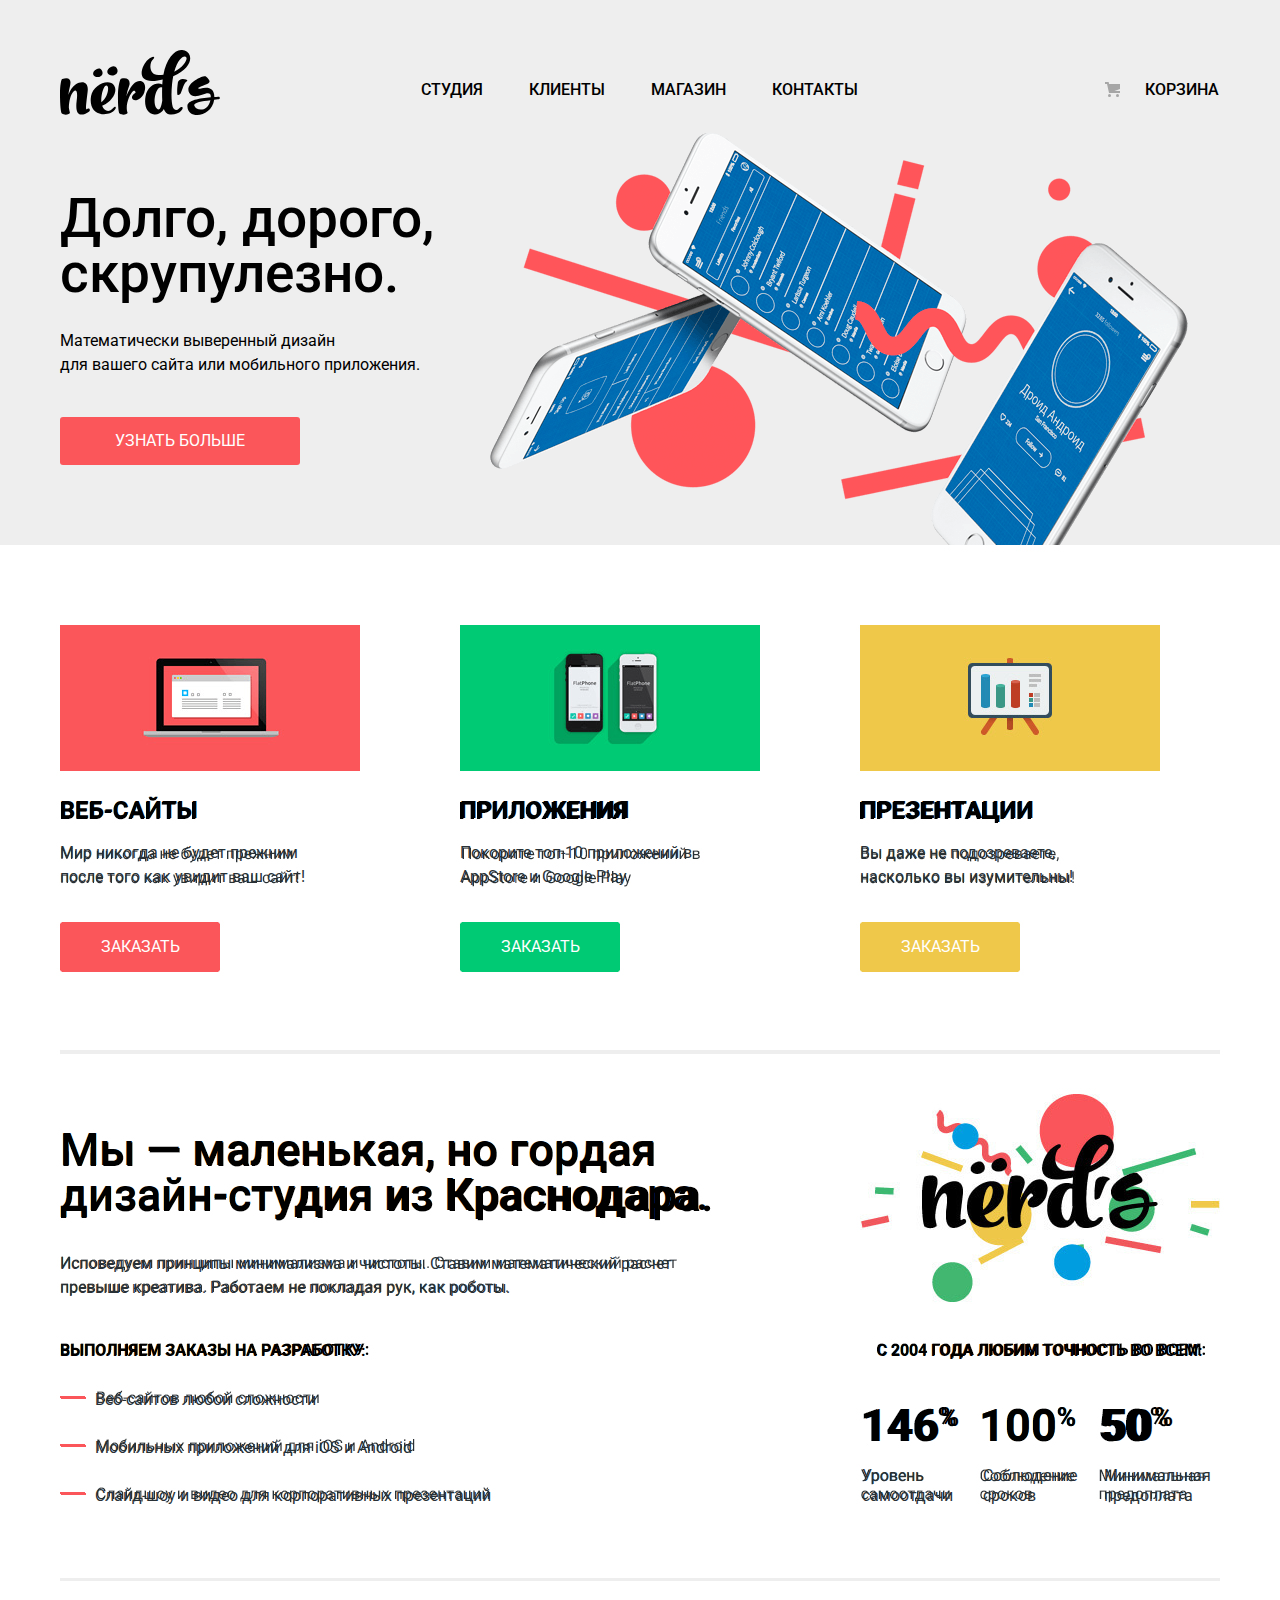
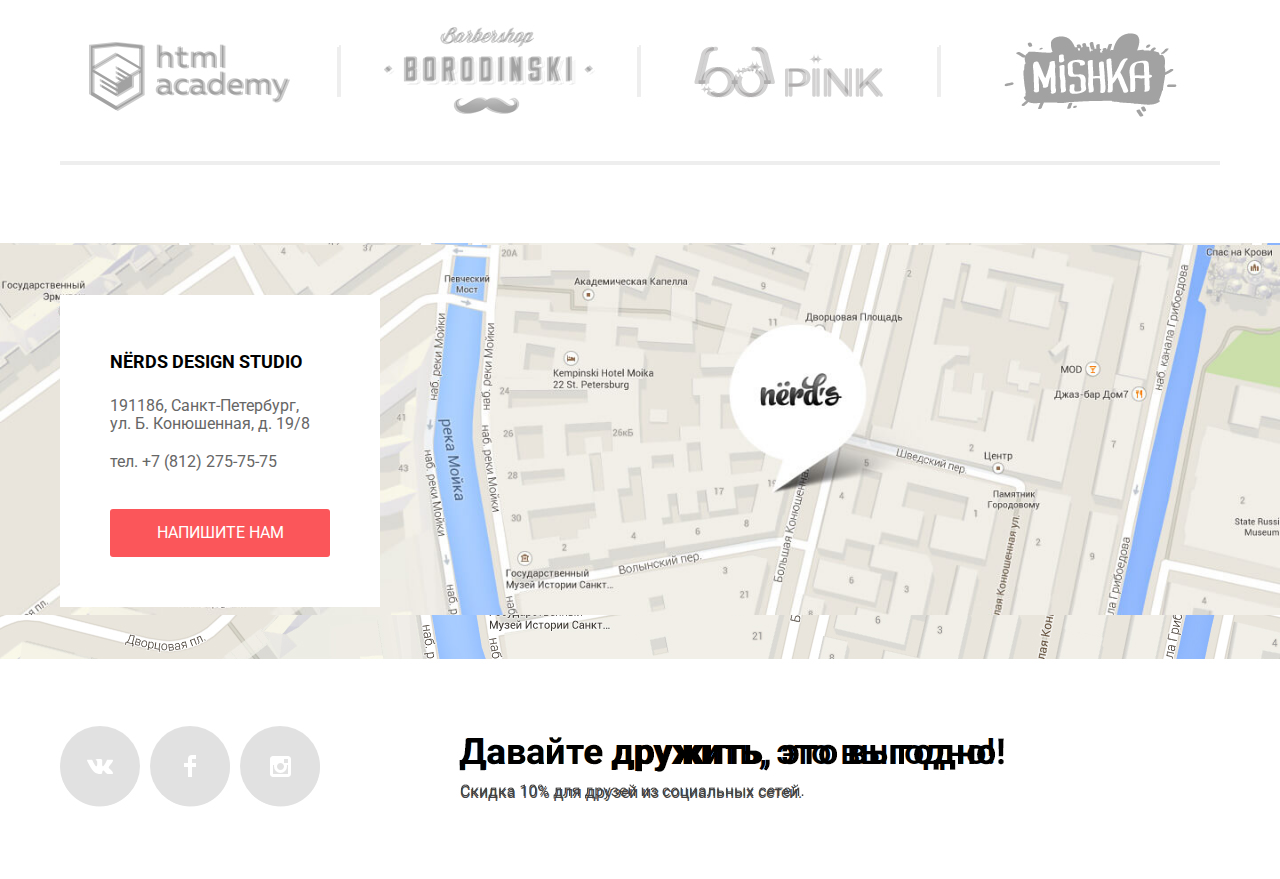
==== commit c86f163b: "Личный проект: завершаем вёрстку" ====
--- a/index.html
+++ b/index.html
@@ -29,46 +29,48 @@
       </nav>
     </header>
     <main>
-      <h1 class="visually-hidden">Дизайн-студия «Нёрдс»</h1>
-      <section class="slider container">
-        <h2 class="visually-hidden">Преимущества дизайн-студии «Нёрдс»</h2>
-        <div class="slide slide1">
-          <div class="slider-description">
-            <p class="slider-slogan">
-              Долго, дорого,<br>скрупулезно.
-            </p>
-            <p class="slider-text">
-              Математически выверенный дизайн<br>
-              для вашего сайта или мобильного приложения.
-            </p>
-            <a class="slider-button" href="#">Узнать больше</a>
-          </div>
-        </div>
-        <div class="slide slide2 visually-hidden">
-          <div class="slider-description">
-            <p class="slider-slogan">
-              Любим математику<br>как никто другой.
-            </p>
-            <p class="slider-text">
-              Никакого креатива, только математические формулы<br>
-              для расчета идеальных пропорций.
-            </p>
-            <a class="slider-button" href="#">Узнать больше</a>
-          </div>
-        </div>
-        <div class="slide slide3 visually-hidden">
-          <div class="slider-description">
-            <p class="slider-slogan">
-              Только ночь,<br>только хардкор.
-            </p>
-            <p class="slider-text">
-              Работать днем, как все? Мы против этого.<br>
-              Ближе к полуночи работа только начинается.
-            </p>
-            <a class="slider-button" href="#">Узнать больше</a>
-          </div>
-        </div>
-      </section>
+      <div class="top-background">
+        <h1 class="visually-hidden">Дизайн-студия «Нёрдс»</h1>
+        <section class="slider container">
+          <h2 class="visually-hidden">Преимущества дизайн-студии «Нёрдс»</h2>
+          <div class="slide slide1">
+            <div class="slider-description">
+              <p class="slider-slogan">
+                Долго, дорого,<br>скрупулезно.
+              </p>
+              <p class="slider-text">
+                Математически выверенный дизайн<br>
+                для вашего сайта или мобильного приложения.
+              </p>
+              <a class="slider-button" href="#">Узнать больше</a>
+            </div>
+          </div>
+          <div class="slide slide2 visually-hidden">
+            <div class="slider-description">
+              <p class="slider-slogan">
+                Любим математику<br>как никто другой.
+              </p>
+              <p class="slider-text">
+                Никакого креатива, только математические формулы<br>
+                для расчета идеальных пропорций.
+              </p>
+              <a class="slider-button" href="#">Узнать больше</a>
+            </div>
+          </div>
+          <div class="slide slide3 visually-hidden">
+            <div class="slider-description">
+              <p class="slider-slogan">
+                Только ночь,<br>только хардкор.
+              </p>
+              <p class="slider-text">
+                Работать днем, как все? Мы против этого.<br>
+                Ближе к полуночи работа только начинается.
+              </p>
+              <a class="slider-button" href="#">Узнать больше</a>
+            </div>
+          </div>
+        </section>
+      </div>
       <section class="products container">
         <h2 class="visually-hidden">Продукция дизайн-студии «Нёрдс»</h2>
         <ul class="products-list">
@@ -175,7 +177,7 @@
               Nёrds Design Studio
             </p>
             <p class="contacts-address">
-              181176, Санкт-Петербург,
+              191186, Санкт-Петербург,<br>
               ул. Б. Конюшенная, д. 19/8
             </p>
             <p class="contacts-address">
--- a/css/style.css
+++ b/css/style.css
@@ -19,7 +19,14 @@
 }
 
 .main-page {
-  background: url("../img/nerds-index.jpg") no-repeat top center;
+ background: url("../img/nerds-index.jpg") no-repeat top center;
+}
+
+.main-page header,
+.inner-page header,
+.top-background {
+
+background-color: #eeeeee;
 }
 
 .container {
@@ -31,14 +38,12 @@
 
 .main-navigation {
   display: flex;
-  margin-top: 50px;
+  padding-top: 50px;
 
   line-height: 30px;
   font-weight: 500;
   text-transform: uppercase;
   color: #000000;
-
-    /*background-color: #eeeeee;*/
 }
 
 .logo {
@@ -139,8 +144,6 @@
 .slider {
   min-height: 420px;
 
-  background-color: #eeeeee;
-
 }
 
 .slider-description {
@@ -430,7 +433,6 @@
   font-size: 16px;
   line-height: 24px;
   color: #283136;
-
 }
 
 .studio-point {
@@ -571,38 +573,36 @@
   padding-left: 60px;
 }
 
-.partners-logo {
+.partners-logo img {
   opacity: 0.2;
 }
 
-.partners-logo:hover {
+.partners-logo:hover img {
   opacity: 1;
 }
 
-.partners-logo:active {
+.partners-logo:active img {
   opacity: 0.1;
 }
 
 
-
-
-/*CATALOG.html*/
+/*Каталог*/
 
 .inner-page {
-    /*
-    background: url("../img/nerds-catalog.jpg") no-repeat top center;
-    */
+/*background: url("../img/nerds-catalog.jpg") no-repeat top center;*/
 }
 
 .page-title {
-  padding-bottom: 70px;
+  padding-top: 67px;
+  padding-bottom: 107px;
 
 }
 
 .page-title h1 {
+  margin: 0;
+  padding: 0;
   font-size: 55px;
   line-height: 55px;
-  padding-top: 30px;
 
   text-align: center;
   color: #000000;
@@ -894,31 +894,73 @@
   color: #000000;
 }
 
-.sort ul {
-  display: flex;
+.sort-list {
+  display: flex;
+  width: 360px;
+
   list-style: none;
-}
-
-.sort a {
+
+}
+
+.sort-list a {
   font-size: 14px;
   line-height: 18px;
-  text-transform: uppercase;
-  color: rgba(0, 0, 0, 0.3);
-}
-
-.sort a:hover {
+  margin-right: 25px;
+  text-transform: uppercase;
+  color: #000000;
+  opacity: 0.3;
+
+}
+
+.down-dir {
+  position: relative;
+}
+
+.down-dir::before {
+  content: "";
+
+  position: absolute;
+  top: 5px;
+  left: 22px;
+
+  width: 11px;
+  height: 10px;
+
+  background: url("../img/icon-down-dir.svg") no-repeat 0 0;
+}
+
+.up-dir {
+  position: relative;
+}
+
+.up-dir::before {
+  content: "";
+
+  position: absolute;
+  top: 5px;
+  left: 26px;
+
+  width: 11px;
+  height: 10px;
+
+  background: url("../img/icon-up-dir.svg") no-repeat 0 0;
+}
+
+.sort-list a:hover {
   font-size: 14px;
   line-height: 18px;
   text-transform: uppercase;
-  color: rgba(0, 0, 0, 0.6);
-}
-
-.sort a:active {
+  opacity: 0.6;
+}
+
+.sort-list a:active {
   font-size: 14px;
   line-height: 18px;
   text-transform: uppercase;
-  color: #000000;
-}
+  opacity: 1;
+}
+
+/*Галерея*/
 
 .gallery ul {
   list-style: none;
@@ -929,6 +971,7 @@
   margin: 0;
   padding: 0;
   margin-top: 135px;
+
 }
 
 .gallery-list {
@@ -942,17 +985,31 @@
 
 .gallery-item {
   position: relative;
-  width: 360px;
+  width: 356px;
   margin-bottom: 35px;
   padding-top: 39px;
-
-  background: url("../img/browser.svg") no-repeat 0 0;
-  opacity: 0.1;
+  border: 2px solid #e5e5e5;
+  border-radius: 5px 5px 0 0;
 }
 
 .gallery-item img {
   display: block;
-
+  width: 356px;
+  height: auto;
+}
+
+.gallery-item::before {
+  content: "";
+
+  position: absolute;
+  top: 0;
+  left: 0;
+
+  width: 356px;
+  height: 40px;
+
+  background: url("../img/browser.svg") no-repeat 0 0;
+  opacity: 0.12;
 }
 
 .gallery-item:nth-child(2n) {
@@ -960,15 +1017,24 @@
 }
 
 .gallery-about {
+  display: none;
   position: absolute;
   bottom: 0;
-  width: 360px;
+  width: 356px;
   min-height: 233px;
 
   text-align: center;
 
   background-color: #eeeeee;
   }
+
+.gallery-item:hover .gallery-about {
+  display: block;
+}
+
+.gallery-item:hover::before {
+  opacity: 1;
+}
 
 .gallery-about h3 {
   margin: 0;
@@ -1096,7 +1162,10 @@
 }
 
 .inner-contacts {
-  margin-top: 50px;
+  position: relative;
+  min-height: 417px;
+  margin-top: 60px;
+
 }
 
 .contacts-text {
@@ -1108,6 +1177,7 @@
  text-align: left;
 
  background-color: #ffffff;
+
 }
 
 .contacts-name {
@@ -1119,11 +1189,13 @@
 }
 
 .contacts-address {
+  margin-top: 20px;
+
   font-size: 16px;
   line-height: 18px;
-  padding-top: 5px;
+
   color: #666666;
-  }
+}
 
 .contacts-address a {
   text-decoration: none;
@@ -1133,7 +1205,7 @@
 .contacts-button {
   display: block;
   width: 220px;
-  margin-top: 35px;
+  margin-top: 38px;
   margin-bottom: 50px;
   padding: 15px 0;
 
@@ -1171,7 +1243,9 @@
 }
 
 .inner-footer {
-  margin-top: 5px;
+  display: flex;
+  min-height: 210px;
+  margin-top: 10px;
 }
 
 .footer-social {
@@ -1198,14 +1272,16 @@
   color: #444444;
 }
 
-.main-footer span {
+.main-footer span,
+.inner-footer span {
   font-size: 36px;
   font-weight: 500;
   line-height: 60px;
   color: #000000;
 }
 
-.main-footer ul {
+.main-footer ul,
+.inner-footer ul {
   list-style: none;
 }
 
@@ -1217,20 +1293,22 @@
   width: 80px;
   height: 80px;
 
-  background-color: #e1e1e1;
   border-radius: 50%;
 }
 
 .vkontakte {
   background: url("../img/vk-icon.svg") no-repeat 50% 50%;
+  background-color: #e1e1e1;
 }
 
 .facebook {
   background: url("../img/fb-icon.svg") no-repeat 50% 50%;
+  background-color: #e1e1e1;
 }
 
 .instagram {
   background: url("../img/insta-icon.svg") no-repeat 50% 50%;
+  background-color: #e1e1e1;
 }
 
 .social-button:hover {
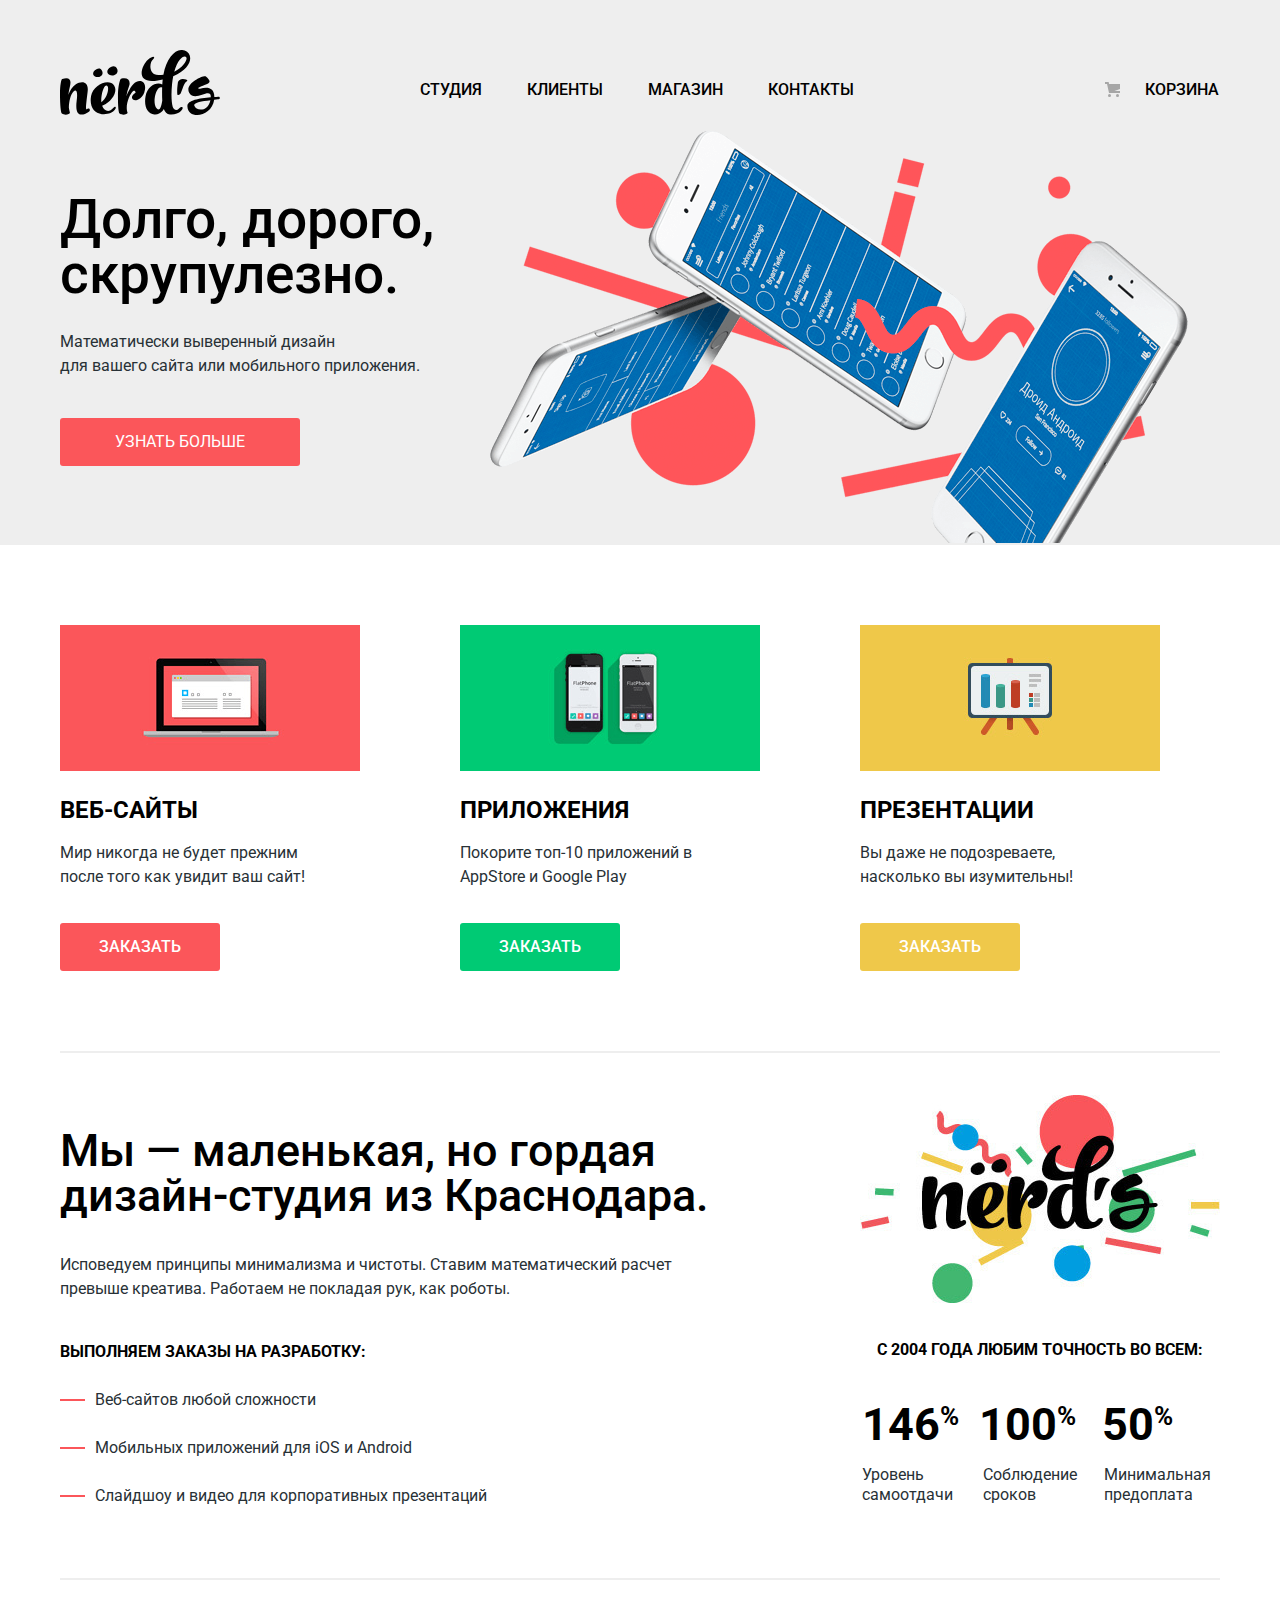
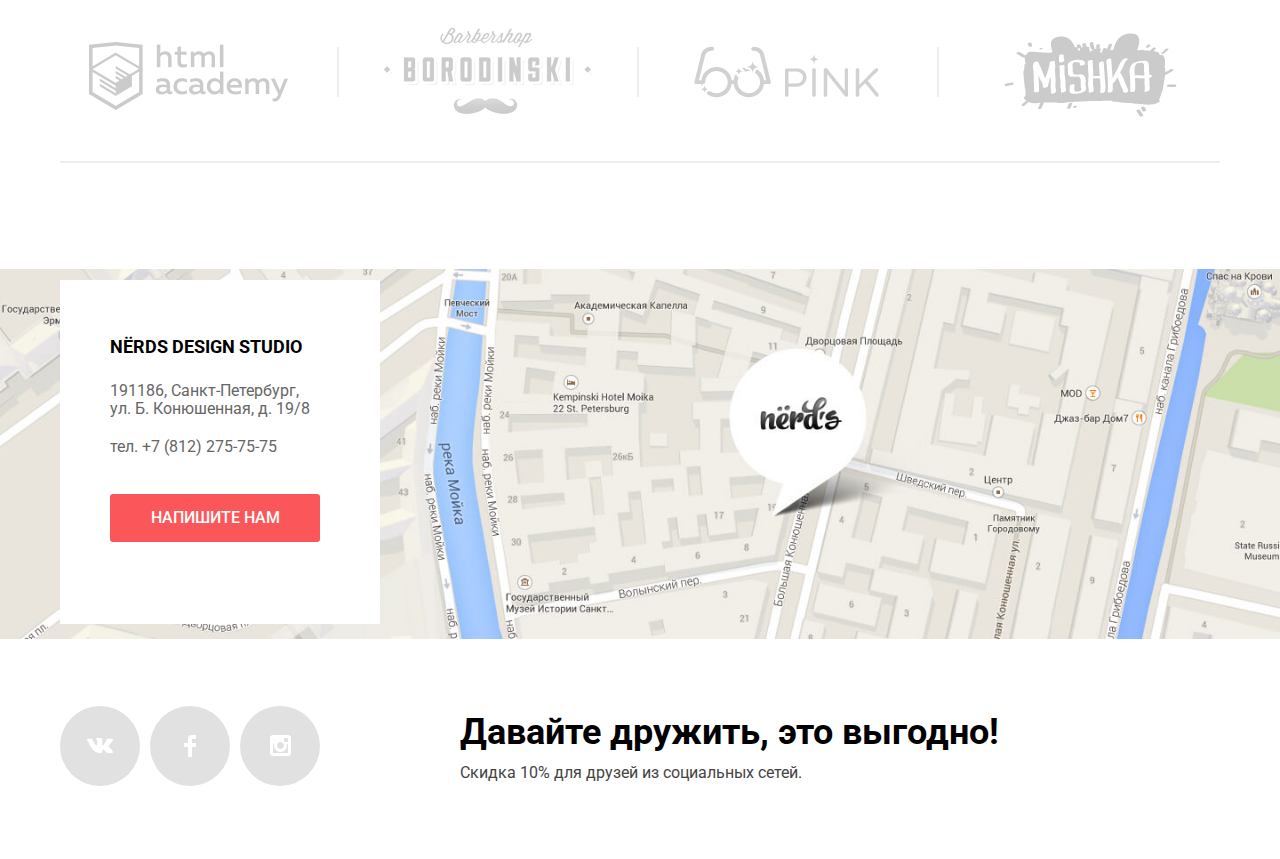
==== commit f686b041: "Личный проект: завершаем вёрстку - доработка" ====
--- a/index.html
+++ b/index.html
@@ -29,11 +29,10 @@
       </nav>
     </header>
     <main>
-      <div class="top-background">
-        <h1 class="visually-hidden">Дизайн-студия «Нёрдс»</h1>
-        <section class="slider container">
+      <h1 class="visually-hidden">Дизайн-студия «Нёрдс»</h1>
+        <section class="slider">
           <h2 class="visually-hidden">Преимущества дизайн-студии «Нёрдс»</h2>
-          <div class="slide slide1">
+          <div class="slide slide1 container">
             <div class="slider-description">
               <p class="slider-slogan">
                 Долго, дорого,<br>скрупулезно.
@@ -45,10 +44,10 @@
               <a class="slider-button" href="#">Узнать больше</a>
             </div>
           </div>
-          <div class="slide slide2 visually-hidden">
+          <div class="slide slide2 container">
             <div class="slider-description">
               <p class="slider-slogan">
-                Любим математику<br>как никто другой.
+                Любим математику<br>как никто другой
               </p>
               <p class="slider-text">
                 Никакого креатива, только математические формулы<br>
@@ -57,10 +56,10 @@
               <a class="slider-button" href="#">Узнать больше</a>
             </div>
           </div>
-          <div class="slide slide3 visually-hidden">
+          <div class="slide slide3 container">
             <div class="slider-description">
               <p class="slider-slogan">
-                Только ночь,<br>только хардкор.
+                Только ночь,<br>только хардкор
               </p>
               <p class="slider-text">
                 Работать днем, как все? Мы против этого.<br>
@@ -70,7 +69,6 @@
             </div>
           </div>
         </section>
-      </div>
       <section class="products container">
         <h2 class="visually-hidden">Продукция дизайн-студии «Нёрдс»</h2>
         <ul class="products-list">
@@ -112,11 +110,9 @@
           </p>
           <p class="studio-subtitle subtitle1">Выполняем заказы на разработку:</p>
           <div class="studio-products">
-            <span class="studio-point">Веб-сайтов любой сложности</span>
-            <br><br>
-            <span class="studio-point">Мобильных приложений для iOS и Android</span>
-            <br><br>
-            <span class="studio-point">Слайд-шоу и видео для корпоративных презентаций</span>
+            <p class="studio-point">Веб-сайтов любой сложности</p>
+            <p class="studio-point">Мобильных приложений для iOS и Android</p>
+            <p class="studio-point">Слайдшоу и видео для корпоративных презентаций</p>
           </div>
         </div>
         <div class="studio-figures">
@@ -166,11 +162,9 @@
       <hr class="line line3">
       <section class="contacts">
         <h2 class="visually-hidden">Контактная информация</h2>
-        <div class="contacts-map">
-          <a href="#">
+        <a class="contacts-map" href="#">
             <img src="img/map-1440x416.jpg" width="1440" height="416" alt="Карта">
-          </a>
-        </div>
+        </a>
         <div class="container">
           <div class="contacts-text">
             <p class="contacts-name">
@@ -225,6 +219,5 @@
       </form>
       <button class="modal-close" type="button" aria-label="Закрыть"></button>
     </section>
-
   </body>
 </html>
--- a/css/style.css
+++ b/css/style.css
@@ -2,7 +2,7 @@
   margin: 0;
   padding: 0;
 
-  font-family: "Roboto", Arial, sans-serif;
+  font-family: "Roboto", "Arial", sans-serif;
   font-size: 16px;
   line-height: 24px;
   font-weight: 400;
@@ -19,13 +19,19 @@
 }
 
 .main-page {
- background: url("../img/nerds-index.jpg") no-repeat top center;
-}
+  /*background: url("../img/nerds-index.jpg") no-repeat top center;*/
+}
+
+.main-page,
+.inner-page {
+  min-width: 1200px;
+}
+
 
 .main-page header,
 .inner-page header,
-.top-background {
-
+.slider,
+.grey-background {
 background-color: #eeeeee;
 }
 
@@ -38,16 +44,12 @@
 
 .main-navigation {
   display: flex;
+  justify-content: space-between;
   padding-top: 50px;
-
-  line-height: 30px;
-  font-weight: 500;
-  text-transform: uppercase;
-  color: #000000;
-}
-
-.logo {
-  width: 160px;
+}
+
+.logo img {
+  display: block;
 }
 
 .logo:hover img {
@@ -64,7 +66,11 @@
   justify-content: space-between;
   align-items: baseline;
 
-  margin-left: 200px;
+  font-size: 16px;
+  line-height: 30px;
+  font-weight: 500;
+  text-transform: uppercase;
+  color: #000000;
 
 }
 
@@ -74,35 +80,39 @@
   width: 640px;
   margin: 0;
   padding: 0;
-  margin-top: 25px;
-
+  padding-top: 25px;
   list-style: none;
 
 }
 
-.site-navigation li{
-  margin-left: 1px;
+.site-navigation a,
+.user-navigation a {
+  display: block;
+  vertical-align: middle;
+
 }
 
 .current {
   width: 75px;
   height: 34px;
-  margin-left: -1px;
-  margin-right: 45px;
+
+  margin-right: 50px;
+
   border-bottom: 2px solid #fb565a;
 }
 
 .user-navigation {
   display: flex;
   width: 160px;
+  margin: 0;
+  padding: 0;
 
   list-style: none;
-
-}
-
-
-.user-navigation .recycle {
+}
+
+.recycle {
   position: relative;
+  padding: 0;
   padding-left: 85px;
 }
 
@@ -112,7 +122,6 @@
   position: absolute;
   top: 7px;
   left: 45px;
-
 
   width: 15px;
   height: 15px;
@@ -141,57 +150,59 @@
 
 
 /*Слайдеры */
-.slider {
-  min-height: 420px;
-
-}
-
-.slider-description {
-  min-height: 420px;
+
+.slide {
+  min-height: 430px;
+
 }
 
 .slide1 {
   background-image: url("../img/slide1-698x413.png");
   background-repeat: no-repeat;
-  background-position: 430px 7px;
+  background-position: 450px 15px;
 }
 
 .slide2 {
   background-image: url("../img/slide2-663x430.png");
   background-repeat: no-repeat;
-  background-position: 500px 7px;
+  background-position: 510px 0;
 }
 
 .slide3 {
   background-image: url("../img/slide3-759x411.png");
   background-repeat: no-repeat;
-  background-position: 400px 0;
+  background-position: 420px 0;
+}
+
+.slide2,
+.slide3 {
+  display: none;
 }
 
 .slider-slogan {
   font-size: 55px;
   margin: 0;
-  padding-top: 66px;
+  padding-top: 77px;
 
   line-height: 55px;
   font-weight: 500;
   color: #000000;
 }
 
-.slider .slider-text {
+.slider-text {
   margin: 0;
   padding: 0;
   margin-top: 28px;
   font-size: 16px;
   line-height: 24px;
-  color: #000000;
-}
-
-.slider .slider-button {
+  color: #283136;
+}
+
+.slider-button {
   display: block;
-  width: 240px;
+  width: 230px;
   margin-top: 40px;
-  padding: 15px 0;
+  padding: 15px 5px;
 
   font-size: 16px;
   line-height: 18px;
@@ -205,11 +216,11 @@
   border: none;
 }
 
-.slider .slider-button:hover {
+.slider-button:hover {
   background-color: #e74246;
 }
 
-.slider .slider-button:active {
+.slider-button:active {
   color: rgba(255, 255, 255, 0.3);
 
   background-color: #d7373b;
@@ -221,36 +232,51 @@
 
 .products-list {
   display: flex;
-  justify-content: space-between;
-  min-height: 400px;
-  margin: 0;
-  padding: 0;
+  flex-wrap: wrap;
+
+  margin: 0;
+  padding: 0;
+
+  list-style: none;
+
+}
+
+.products-item {
+  display: block;
+  width: 300px;
+  margin: 0;
+  padding: 0;
+  margin-right: 100px;
   margin-top: 80px;
-  margin-right: 60px;
-
-  list-style: none;
-}
-
-.products-item {
-  width: 300px;
+  padding-bottom: 55px;
+
+  background-size: 300px 146px;
 
 }
 
 .websites {
-  background: url("../img/illustration-1-300x146.png") no-repeat 0 0;
+  background: url("../img//illustration-1-300x146.png") no-repeat 0 0;
+  background-size: 300px 146px;
 }
 
 .apps {
   background: url("../img/illustration-2-300x146.png") no-repeat 0 0;
+  background-size: 300px 146px;
 }
 
 .presentations {
   background: url("../img/illustration-3-300x146.png") no-repeat 0 0;
+  background-size: 300px 146px;
+}
+
+.products-item:nth-child(3n) {
+  margin-right: 0;
 }
 
 .products-list h3 {
   font-size: 24px;
   line-height: 30px;
+  font-weight: 700;
   margin: 0;
   padding: 0;
   margin-top: 170px;
@@ -270,12 +296,13 @@
 
 .products-button {
   display: block;
-  width: 160px;
-  padding: 15px 0;
+  width: 150px;
+  padding: 15px 5px;
   margin-top: 34px;
 
   font-size: 16px;
   line-height: 18px;
+  font-weight: 500;
   color: #ffffff;
   text-align: center;
   text-transform: uppercase;
@@ -350,7 +377,7 @@
 }
 
 .line3 {
-  margin-top: 38px;
+  margin-top: 36px;
 }
 
 /*О дизайн-студии «Нёрдс»*/
@@ -413,7 +440,7 @@
 .subtitle2 {
   margin: 0;
   padding: 0;
-  margin-top: 30px;
+  margin-top: 35px;
   margin-left: 17px;
 
   font-size: 16px;
@@ -427,30 +454,36 @@
 .studio-products {
   margin: 0;
   padding: 0;
-  margin-top: 25px;
-  margin-left: 35px;
+  padding-left: 35px;
 
   font-size: 16px;
   line-height: 24px;
   color: #283136;
+
 }
 
 .studio-point {
   position: relative;
+  margin: 0;
+  padding: 0;
+  padding-top: 24px;
 }
 
 
 .studio-point::before {
   content: "";
   position: absolute;
-  top: 6px;
+  top: 35px;
   left: -35px;
   width: 25px;
   height: 2px;
   background-color: #fb565a;
+
 }
 
 .studio-img {
+  width: 360px;
+  height: 208px;
   margin: 0;
   padding: 0;
   margin-top: 12px;
@@ -506,6 +539,7 @@
 
 .partners-block {
   display: flex;
+  flex-wrap: wrap;
   margin-top: 48px;
   padding: 0;
 
@@ -593,7 +627,7 @@
 }
 
 .page-title {
-  padding-top: 67px;
+  padding-top: 77px;
   padding-bottom: 107px;
 
 }
@@ -603,6 +637,7 @@
   padding: 0;
   font-size: 55px;
   line-height: 55px;
+  font-weight: 500;
 
   text-align: center;
   color: #000000;
@@ -629,7 +664,7 @@
 
 .filter legend {
   font-size: 18px;
-  font-weight: 500;
+  font-weight: 700;
   line-height: 30px;
   text-transform: uppercase;
   color: #000000;
@@ -838,10 +873,10 @@
 
 .filter-button {
   display: block;
-  width: 260px;
+  width: 250px;
   height: 50px;
   margin-top: 40px;
-  padding: 15px 0;
+  padding: 15px 5px;
 
   font-size: 16px;
   line-height: 18px;
@@ -889,13 +924,14 @@
 .sort h2 {
   font-size: 18px;
   line-height: 18px;
-  font-weight: 500;
+  font-weight: 700;
   text-transform: uppercase;
   color: #000000;
 }
 
 .sort-list {
   display: flex;
+  flex-wrap: wrap;
   width: 360px;
 
   list-style: none;
@@ -985,17 +1021,19 @@
 
 .gallery-item {
   position: relative;
-  width: 356px;
-  margin-bottom: 35px;
-  padding-top: 39px;
-  border: 2px solid #e5e5e5;
-  border-radius: 5px 5px 0 0;
+  width: 360px;
+  margin-bottom: 36px;
+  padding-top: 40px;
+
 }
 
 .gallery-item img {
   display: block;
   width: 356px;
   height: auto;
+
+  border: 2px solid #e5e5e5;
+
 }
 
 .gallery-item::before {
@@ -1005,7 +1043,7 @@
   top: 0;
   left: 0;
 
-  width: 356px;
+  width: 360px;
   height: 40px;
 
   background: url("../img/browser.svg") no-repeat 0 0;
@@ -1020,7 +1058,7 @@
   display: none;
   position: absolute;
   bottom: 0;
-  width: 356px;
+  width: 360px;
   min-height: 233px;
 
   text-align: center;
@@ -1070,9 +1108,9 @@
 
 .gallery-price {
   display: block;
-  width: 200px;
+  width: 190px;
   margin: 30px auto;
-  padding: 15px 0;
+  padding: 15px 5px;
 
   font-size: 16px;
   line-height: 18px;
@@ -1156,24 +1194,32 @@
 
 .contacts {
   position: relative;
-  min-height: 417px;
-  margin-top: 80px;
+  padding-top: 98px;
 
 }
 
 .inner-contacts {
   position: relative;
-  min-height: 417px;
-  margin-top: 60px;
+  padding-top: 90px;
+
+}
+
+.contacts-map img {
+  display: block;
+  width: 100%;
 
 }
 
 .contacts-text {
  position: absolute;
- top: 50px;
+ top: 50%;
  width: 270px;
+ height: 310px;
+ margin-top: -125px;
+
  padding-top: 34px;
  padding-left: 50px;
+
  text-align: left;
 
  background-color: #ffffff;
@@ -1204,13 +1250,14 @@
 
 .contacts-button {
   display: block;
-  width: 220px;
+  width: 210px;
   margin-top: 38px;
   margin-bottom: 50px;
-  padding: 15px 0;
+  padding: 15px 5px;
 
   font-size: 16px;
   line-height: 18px;
+  font-weight: 500;
   color: #ffffff;
   text-transform: uppercase;
   text-align: center;
@@ -1238,7 +1285,7 @@
 .main-footer {
   display: flex;
   min-height: 210px;
-  margin-top: 7px;
+  padding-top: 10px;
 
 }
 
@@ -1250,6 +1297,7 @@
 
 .footer-social {
   display: flex;
+  flex-wrap: wrap;
   width: 260px;
   justify-content: space-between;
   margin: 0;
@@ -1258,24 +1306,23 @@
   }
 
 .footer-slogan {
+  display: block;
   width: 550px;
   margin: 0;
   padding: 0;
   margin-left: 140px;
   margin-top: 53px;
 
-}
-
-.footer-slogan {
   font-size: 16px;
   line-height: 22px;
   color: #444444;
+
 }
 
 .main-footer span,
 .inner-footer span {
   font-size: 36px;
-  font-weight: 500;
+  font-weight: 700;
   line-height: 60px;
   color: #000000;
 }
@@ -1286,29 +1333,77 @@
 }
 
 .social-button {
-  position: relative;
   display: flex;
   align-items: center;
   justify-content: center;
   width: 80px;
   height: 80px;
-
+  margin-bottom: 10px;
   border-radius: 50%;
+  background-color: #e1e1e1;
 }
 
 .vkontakte {
-  background: url("../img/vk-icon.svg") no-repeat 50% 50%;
-  background-color: #e1e1e1;
+ position: relative;
+ top: 0;
+ left: 0;
+}
+
+.vkontakte::before {
+  content: "";
+
+  position: absolute;
+  top: 32px;
+  left: 27px;
+
+  width: 26px;
+  height: 15px;
+  background-image: url("../img/vk-icon.svg");
+  background-repeat: no-repeat;
+}
+
+.vkontakte:active::before,
+.facebook:active::before,
+.instagram:active::before {
+  opacity: 0.3;
 }
 
 .facebook {
-  background: url("../img/fb-icon.svg") no-repeat 50% 50%;
-  background-color: #e1e1e1;
+  position: relative;
+  top: 0;
+  left: 0;
+}
+
+.facebook::before {
+  content: "";
+
+  position: absolute;
+  top: 29px;
+  left: 34px;
+
+  width: 12px;
+  height: 22px;
+  background-image: url("../img/fb-icon.svg");
+  background-repeat: no-repeat;
 }
 
 .instagram {
-  background: url("../img/insta-icon.svg") no-repeat 50% 50%;
-  background-color: #e1e1e1;
+  position: relative;
+  top: 0;
+  left: 0;
+}
+
+.instagram::before {
+  content: "";
+
+  position: absolute;
+  top: 29px;
+  left: 30px;
+
+  width: 21px;
+  height: 21px;
+  background-image: url("../img/insta-icon.svg");
+  background-repeat: no-repeat;
 }
 
 .social-button:hover {
@@ -1319,6 +1414,7 @@
   background-color: #d7373b;
   box-shadow: 0 3px rgba(193, 49, 53, 1) inset;
 }
+
 
 /*Напишите нам*/
 
@@ -1350,8 +1446,6 @@
   background-color: transparent;
   outline: none;
 }
-
-
 
 .modal-close {
   position: absolute;
@@ -1483,8 +1577,8 @@
 
  .writeus-form .button {
    display: block;
-   width: 260px;
-   height: 50px;
+   width: 250px;
+   padding: 15px 5px;
 
    margin-top: 48px;
 
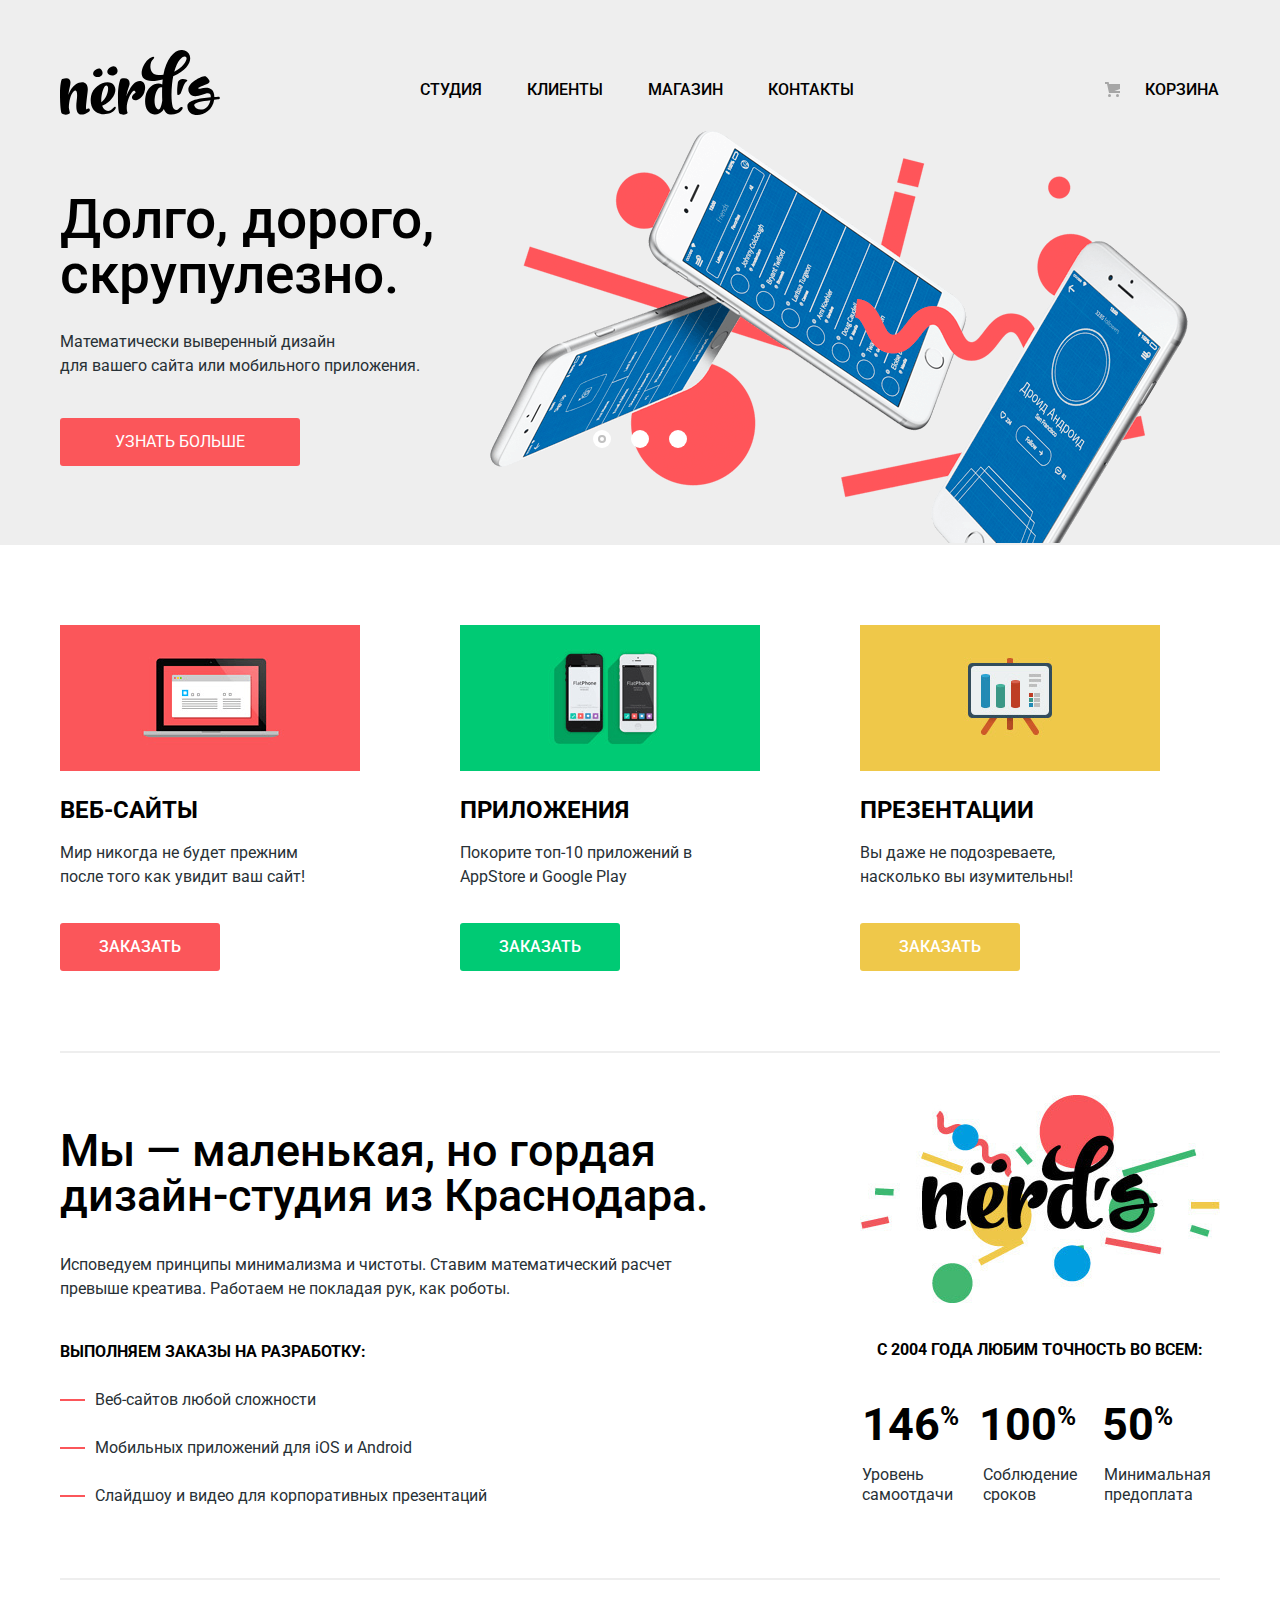
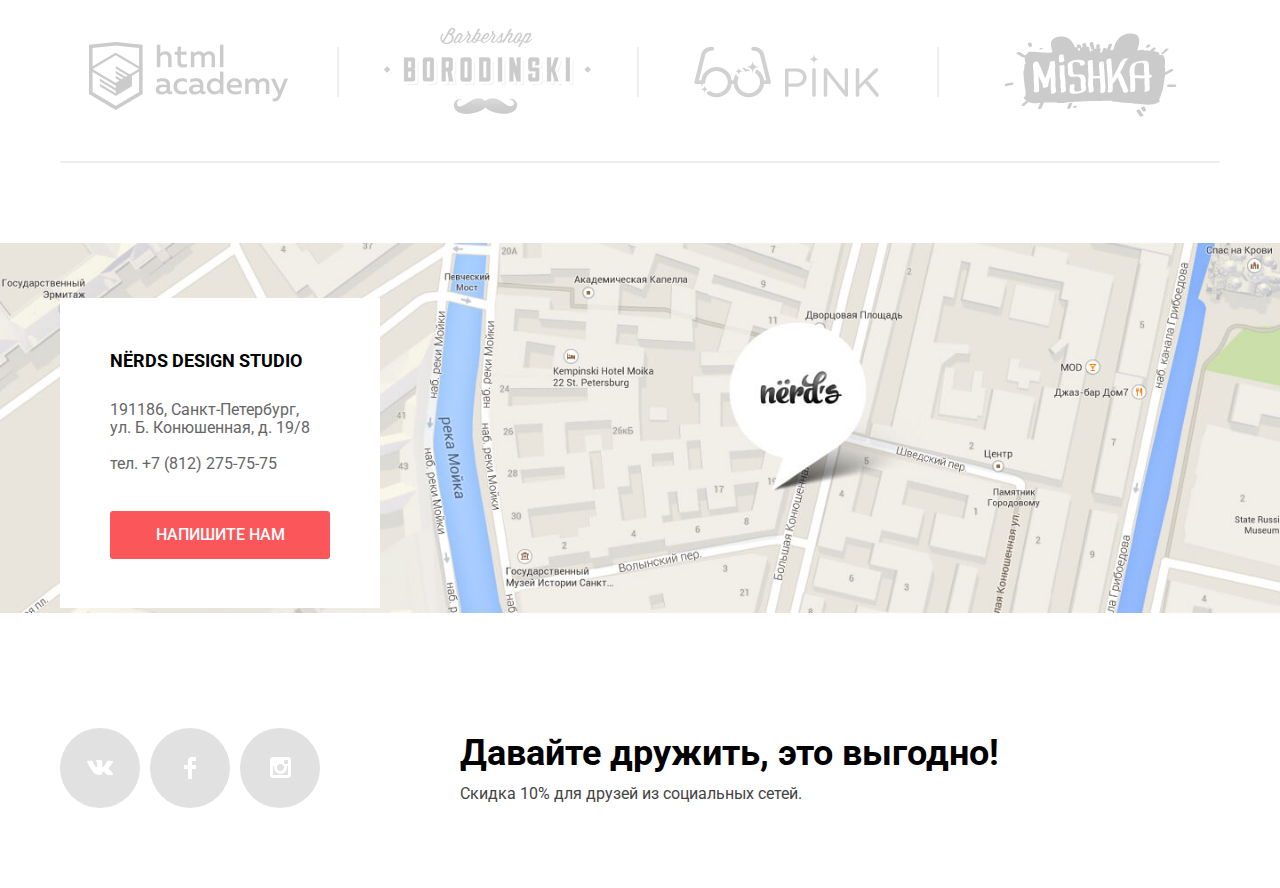
==== commit e7a25b70: "Личный проект: защита. Доработки по замечаниям 14.10" ====
--- a/index.html
+++ b/index.html
@@ -32,6 +32,11 @@
       <h1 class="visually-hidden">Дизайн-студия «Нёрдс»</h1>
         <section class="slider">
           <h2 class="visually-hidden">Преимущества дизайн-студии «Нёрдс»</h2>
+          <ul class="slider-controls">
+            <li class="active"></li>
+            <li></li>
+            <li></li>
+          </ul>
           <div class="slide slide1 container">
             <div class="slider-description">
               <p class="slider-slogan">
@@ -103,10 +108,11 @@
         <h2 class="visually-hidden">О дизайн-студии «Нёрдс»</h2>
         <div class="studio-article">
           <p class="studio-title">
-          Мы&nbsp;&#8212; маленькая, но гордая дизайн-студия из Краснодара.
+          Мы — маленькая, но гордая дизайн-студия из Краснодара.
           </p>
           <p class="studio-text">
-          Исповедуем принципы минимализма и чистоты. Ставим математический расчет превыше креатива. Работаем не покладая рук, как роботы.
+          Исповедуем принципы минимализма и чистоты. Ставим математический расчет<br>
+          превыше креатива. Работаем не покладая рук, как роботы.
           </p>
           <p class="studio-subtitle subtitle1">Выполняем заказы на разработку:</p>
           <div class="studio-products">
@@ -162,9 +168,9 @@
       <hr class="line line3">
       <section class="contacts">
         <h2 class="visually-hidden">Контактная информация</h2>
-        <a class="contacts-map" href="#">
+          <a class="contacts-map" href="map.html">
             <img src="img/map-1440x416.jpg" width="1440" height="416" alt="Карта">
-        </a>
+          </a>
         <div class="container">
           <div class="contacts-text">
             <p class="contacts-name">
@@ -174,10 +180,10 @@
               191186, Санкт-Петербург,<br>
               ул. Б. Конюшенная, д. 19/8
             </p>
-            <p class="contacts-address">
+            <p class="contacts-tel">
               тел. <a href="tel:+78122757575">+7 (812) 275-75-75</a>
             </p>
-            <button class="contacts-button" type="button">Напишите нам</button>
+            <a class="contacts-button" href="writeus.html">Напишите нам</a>
           </div>
         </div>
       </section>
@@ -199,7 +205,6 @@
         Скидка 10% для друзей из социальных сетей.
       </p>
     </footer>
-
     <section class="modal modal-writeus">
       <h2>Напишите нам</h2>
       <form class="writeus-form" action="#" method="post">
--- a/css/style.css
+++ b/css/style.css
@@ -1,7 +1,6 @@
 body {
   margin: 0;
   padding: 0;
-
   font-family: "Roboto", "Arial", sans-serif;
   font-size: 16px;
   line-height: 24px;
@@ -19,14 +18,13 @@
 }
 
 .main-page {
-  /*background: url("../img/nerds-index.jpg") no-repeat top center;*/
+/*background: url("../img/nerds-index.jpg") no-repeat top center;*/
 }
 
 .main-page,
 .inner-page {
   min-width: 1200px;
 }
-
 
 .main-page header,
 .inner-page header,
@@ -39,7 +37,6 @@
   width: 1160px;
   margin: 0 auto;
   padding: 0 20px;
-
 }
 
 .main-navigation {
@@ -61,17 +58,15 @@
 }
 
 .nav-container {
-  width: 800px;
   display: flex;
   justify-content: space-between;
   align-items: baseline;
-
+  width: 800px;
   font-size: 16px;
   line-height: 30px;
   font-weight: 500;
   text-transform: uppercase;
   color: #000000;
-
 }
 
 .site-navigation {
@@ -82,22 +77,18 @@
   padding: 0;
   padding-top: 25px;
   list-style: none;
-
 }
 
 .site-navigation a,
 .user-navigation a {
   display: block;
   vertical-align: middle;
-
 }
 
 .current {
   width: 75px;
   height: 34px;
-
   margin-right: 50px;
-
   border-bottom: 2px solid #fb565a;
 }
 
@@ -106,7 +97,6 @@
   width: 160px;
   margin: 0;
   padding: 0;
-
   list-style: none;
 }
 
@@ -118,14 +108,11 @@
 
 .recycle::before {
   content: "";
-
   position: absolute;
   top: 7px;
   left: 45px;
-
   width: 15px;
   height: 15px;
-
   background: url("../img/cart-icon.svg") no-repeat 0 0;
 }
 
@@ -151,9 +138,62 @@
 
 /*Слайдеры */
 
+.slider {
+  position: relative;
+}
+
 .slide {
   min-height: 430px;
-
+}
+
+.slider-controls {
+  position: absolute;
+  bottom: 105px;
+  left: 50%;
+  z-index: 3;
+  margin: 0;
+  padding: 0;
+  margin-left: -80px;
+  width: 160px;
+  height: 18px;
+  text-align: center;
+}
+
+.slider-controls li {
+  position: relative;
+  display: inline-block;
+  width: 18px;
+  height: 18px;
+  padding: 8px;
+  vertical-align: middle;
+  border-radius: 50%;
+  cursor: pointer;
+}
+
+.slider-controls li::after {
+  content: "";
+  position: absolute;
+  top: 8px;
+  left: 8px;
+  z-index: 1;
+  width: 18px;
+  height: 18px;
+  background: #ffffff;
+  border-radius: 50%;
+}
+
+.slider-controls .active::before {
+  content: "";
+  position: absolute;
+  left: 50%;
+  top: 50%;
+  z-index: 2;
+  width: 4px;
+  height: 4px;
+  margin: -4px;
+  background-color: inherit;
+  border: 2px solid #c1c1c1;
+  border-radius: 50%;
 }
 
 .slide1 {
@@ -180,10 +220,9 @@
 }
 
 .slider-slogan {
+  margin: 0;
+  padding-top: 77px;
   font-size: 55px;
-  margin: 0;
-  padding-top: 77px;
-
   line-height: 55px;
   font-weight: 500;
   color: #000000;
@@ -203,14 +242,12 @@
   width: 230px;
   margin-top: 40px;
   padding: 15px 5px;
-
   font-size: 16px;
   line-height: 18px;
   color: #ffffff;
   text-transform: uppercase;
   text-align: center;
   text-decoration: none;
-
   background-color: #fb565a;
   border-radius: 3px;
   border: none;
@@ -222,7 +259,6 @@
 
 .slider-button:active {
   color: rgba(255, 255, 255, 0.3);
-
   background-color: #d7373b;
   box-shadow: 0 3px rgba(0, 0, 0, 0.1) inset;
 }
@@ -233,12 +269,9 @@
 .products-list {
   display: flex;
   flex-wrap: wrap;
-
-  margin: 0;
-  padding: 0;
-
+  margin: 0;
+  padding: 0;
   list-style: none;
-
 }
 
 .products-item {
@@ -249,9 +282,7 @@
   margin-right: 100px;
   margin-top: 80px;
   padding-bottom: 55px;
-
   background-size: 300px 146px;
-
 }
 
 .websites {
@@ -274,40 +305,34 @@
 }
 
 .products-list h3 {
+  margin: 0;
+  padding: 0;
+  margin-top: 170px;
   font-size: 24px;
   line-height: 30px;
   font-weight: 700;
-  margin: 0;
-  padding: 0;
-  margin-top: 170px;
-
-  text-transform: uppercase;
-  color: #000000;
-
+  text-transform: uppercase;
+  color: #000000;
 }
 
 .products-list p {
   font-size: 16px;
   line-height: 24px;
-
-
   color: #283136;
 }
 
 .products-button {
   display: block;
   width: 150px;
+  margin-top: 34px;
   padding: 15px 5px;
-  margin-top: 34px;
-
   font-size: 16px;
   line-height: 18px;
   font-weight: 500;
+  text-align: center;
+  text-transform: uppercase;
+  text-decoration: none;
   color: #ffffff;
-  text-align: center;
-  text-transform: uppercase;
-  text-decoration: none;
-
   border-radius: 3px;
   border: none;
 }
@@ -327,9 +352,11 @@
 .websites-button:hover {
   background-color: #e74246;
 }
+
 .apps-button:hover {
   background-color: #00bc6c;
 }
+
 .presentations-button:hover {
   background-color: #eab534;
 }
@@ -340,21 +367,18 @@
 
 .websites-button:active {
   color: rgba(255, 255, 255, 0.3);
-
   background-color: #d7373b;
   box-shadow: 0 3px rgba(0, 0, 0, 0.1) inset;
 }
 
 .apps-button:hover:active {
   color: rgba(255, 255, 255, 0.3);
-
   background-color: #00aa62;
   box-shadow: 0 3px rgba(0, 153, 88, 1) inset;
 }
 
 .presentations-button:active {
   color: rgba(255, 255, 255, 0.3);
-
   background-color: #e5a722;
   box-shadow: 0 3px rgba(206, 150, 31, 1) inset;
 }
@@ -365,7 +389,6 @@
   height: 2px;
   background-color: #eeeeee;
   border: none;
-
 }
 
 .line1 {
@@ -389,21 +412,19 @@
 }
 
 .studio-article {
-  width: 660px;
+  width: 760px;
 }
 
 .studio-figures {
   width: 360px;
   margin: 0;
   padding: 0;
-
 }
 
 .studio-title {
   margin: 0;
   padding: 0;
   margin-top: 45px;
-
   font-size: 45px;
   line-height: 45px;
   font-weight: 500;
@@ -414,21 +435,17 @@
   margin: 0;
   padding: 0;
   margin-top: 35px;
-
   font-size: 16px;
   line-height: 24px;
-
   color: #283136;
 }
 
 .studio-subtitle {
   margin: 0;
   padding: 0;
-
   font-size: 16px;
   line-height: 24px;
   font-weight: 700;
-
   text-transform: uppercase;
   color: #000000;
 }
@@ -442,11 +459,9 @@
   padding: 0;
   margin-top: 35px;
   margin-left: 17px;
-
   font-size: 16px;
   line-height: 24px;
   font-weight: 700;
-
   text-transform: uppercase;
   color: #000000;
 }
@@ -455,11 +470,9 @@
   margin: 0;
   padding: 0;
   padding-left: 35px;
-
   font-size: 16px;
   line-height: 24px;
   color: #283136;
-
 }
 
 .studio-point {
@@ -478,7 +491,6 @@
   width: 25px;
   height: 2px;
   background-color: #fb565a;
-
 }
 
 .studio-img {
@@ -487,7 +499,6 @@
   margin: 0;
   padding: 0;
   margin-top: 12px;
-
 }
 
 .studio-table {
@@ -495,7 +506,6 @@
   margin: 0;
   padding: 0;
   margin-top: 30px;
-
 }
 
 .studio-table th {
@@ -532,7 +542,6 @@
   position: relative;
   top: -15px;
   font-size: 26px;
-
 }
 
 /*Лого партнеров*/
@@ -542,12 +551,10 @@
   flex-wrap: wrap;
   margin-top: 48px;
   padding: 0;
-
 }
 
 .partners-block li {
   list-style: none;
-
 }
 
 .logo-academy {
@@ -588,7 +595,6 @@
   width: 250px;
   padding-top: 18px;
   padding-left: 50px;
-
 }
 
 .logo-pink::after {
@@ -619,7 +625,6 @@
   opacity: 0.1;
 }
 
-
 /*Каталог*/
 
 .inner-page {
@@ -629,7 +634,6 @@
 .page-title {
   padding-top: 77px;
   padding-bottom: 107px;
-
 }
 
 .page-title h1 {
@@ -638,7 +642,6 @@
   font-size: 55px;
   line-height: 55px;
   font-weight: 500;
-
   text-align: center;
   color: #000000;
 }
@@ -646,7 +649,6 @@
 .catalog-columns {
   display: flex;
   justify-content: space-between;
-
 }
 
 /*ФИЛЬТРЫ*/
@@ -655,7 +657,6 @@
   width: 260px;
   margin: 0;
   padding: 0;
-
 }
 
 .filter fieldset {
@@ -673,12 +674,10 @@
 .filter ul {
     margin: 0;
     padding: 0;
-
     font-size: 16px;
     line-height: 40px;
     color: #283136;
     list-style: none;
-
 }
 
 /*СТОИМОСТЬ*/
@@ -703,28 +702,23 @@
 
 .range-controls {
   position: relative;
-
   height: 41px;
   margin-bottom: 15px;
   padding-top: 39px;
   padding-right: 20px;
   padding-left: 20px;
-
   background-color: #f1f1f1;
-
   border-radius: 5px;
 }
 
 .range-controls .scale {
   height: 2px;
-
   background: #d7dcde;
 }
 
 .range-controls .bar {
   width: 70%;
   height: 2px;
-
   background: #00ca74;
 }
 
@@ -732,11 +726,9 @@
   position: absolute;
   top: 31px;
   left: 0;
-
   width: 4px;
   height: 4px;
   padding: 0;
-
   border: 8px solid #ffffff;
   background-color: #ababab;
   box-shadow: 0 2px 1px 0 #cfcfcf;
@@ -759,10 +751,8 @@
 .price-controls label {
   display: inline-block;
   width: 50%;
-
-  font-size: 16px;
-  text-transform: uppercase;
-
+  font-size: 16px;
+  text-transform: uppercase;
   vertical-align: middle;
 }
 
@@ -770,8 +760,7 @@
   width: 60px;
   padding: 8px 10px;
   margin-left: 10px;
-
-  font-family: Roboto, Arial, sans-serif;
+  font-family: "Roboto", "Arial", sans-serif;
   font-size: 16px;
   text-align: center;
   color: #283136;
@@ -788,9 +777,7 @@
 /*СЕТКА + ОСОБЕННОСТИ*/
 .filter-option label {
   position: relative;
-
-  display: block;
-
+  display: block;
   cursor: pointer;
   user-select: none;
 }
@@ -820,7 +807,6 @@
   left: -35px;
   width: 23px;
   height: 23px;
-
   background: url("../img/checkbox-off.svg") no-repeat 0 0;
   opacity: 0.4;
 }
@@ -832,7 +818,6 @@
   left: -35px;
   width: 27px;
   height: 23px;
-
   background: url("../img/checkbox-on.svg") no-repeat 0 0;
   opacity: 0.4;
 }
@@ -844,7 +829,6 @@
   left: -36px;
   width: 25px;
   height: 25px;
-
   background: url("../img/radio-off.svg") no-repeat 0 0;
   opacity: 0.4;
 }
@@ -856,7 +840,6 @@
   left: -36px;
   width: 25px;
   height: 25px;
-
   background: url("../img/radio-on.svg") no-repeat 0 0;
   opacity: 0.4;
 }
@@ -877,7 +860,6 @@
   height: 50px;
   margin-top: 40px;
   padding: 15px 5px;
-
   font-size: 16px;
   line-height: 18px;
   font-weight: 500;
@@ -885,7 +867,6 @@
   text-transform: uppercase;
   text-align: center;
   text-decoration: none;
-
   background-color: #eeeeee;
   border-radius: 3px;
   border: none;
@@ -908,17 +889,16 @@
 
 /*СОРТИРОВАТЬ*/
 .sort {
+  position: absolute;
+  top: 0;
+  left: 400px;
   display: flex;
   justify-content: space-between;
   align-items: baseline;
-  position: absolute;
   width: 760px;
   margin: 0;
   padding: 0;
   margin-top: 40px;
-  top: 0;
-  left: 400px;
-
 }
 
 .sort h2 {
@@ -933,19 +913,16 @@
   display: flex;
   flex-wrap: wrap;
   width: 360px;
-
   list-style: none;
-
 }
 
 .sort-list a {
+  margin-right: 25px;
   font-size: 14px;
   line-height: 18px;
-  margin-right: 25px;
   text-transform: uppercase;
   color: #000000;
   opacity: 0.3;
-
 }
 
 .down-dir {
@@ -954,14 +931,11 @@
 
 .down-dir::before {
   content: "";
-
   position: absolute;
   top: 5px;
   left: 22px;
-
   width: 11px;
   height: 10px;
-
   background: url("../img/icon-down-dir.svg") no-repeat 0 0;
 }
 
@@ -971,14 +945,11 @@
 
 .up-dir::before {
   content: "";
-
   position: absolute;
   top: 5px;
   left: 26px;
-
   width: 11px;
   height: 10px;
-
   background: url("../img/icon-up-dir.svg") no-repeat 0 0;
 }
 
@@ -1007,7 +978,6 @@
   margin: 0;
   padding: 0;
   margin-top: 135px;
-
 }
 
 .gallery-list {
@@ -1015,7 +985,6 @@
   flex-wrap: wrap;
   margin: 0;
   padding: 0;
-
   list-style: none;
 }
 
@@ -1024,28 +993,23 @@
   width: 360px;
   margin-bottom: 36px;
   padding-top: 40px;
-
 }
 
 .gallery-item img {
   display: block;
   width: 356px;
   height: auto;
-
   border: 2px solid #e5e5e5;
 
 }
 
 .gallery-item::before {
   content: "";
-
   position: absolute;
   top: 0;
   left: 0;
-
   width: 360px;
   height: 40px;
-
   background: url("../img/browser.svg") no-repeat 0 0;
   opacity: 0.12;
 }
@@ -1060,11 +1024,9 @@
   bottom: 0;
   width: 360px;
   min-height: 233px;
-
   text-align: center;
-
   background-color: #eeeeee;
-  }
+}
 
 .gallery-item:hover .gallery-about {
   display: block;
@@ -1085,7 +1047,6 @@
   line-height: 30px;
   font-weight: 700;
   text-transform: uppercase;
-
   color: #000000;
 }
 
@@ -1102,7 +1063,6 @@
   font-size: 16px;
   line-height: 18px;
   text-align: center;
-
   color: #666666;
 }
 
@@ -1111,14 +1071,12 @@
   width: 190px;
   margin: 30px auto;
   padding: 15px 5px;
-
   font-size: 16px;
   line-height: 18px;
   color: #ffffff;
   text-transform: uppercase;
   text-align: center;
   text-decoration: none;
-
   background-color: #fb565a;
   border-radius: 3px;
   border: none;
@@ -1138,11 +1096,9 @@
 .pagination-list {
   display: flex;
   flex-wrap: wrap;
-
   padding: 0;
   margin: 0;
   margin-top: 24px;
-
   list-style: none;
 }
 
@@ -1153,15 +1109,12 @@
 .pagination-item a {
   display: block;
   padding: 15px 20px;
-
   font-size: 16px;
   line-height: 18px;
-  color: #000000;
-
   font-weight: 500;
   text-align: center;
   text-transform: uppercase;
-
+  color: #000000;
   background-color: #eeeeee;
   border-radius: 3px;
   border: none;
@@ -1170,7 +1123,6 @@
 .pagination-item:last-child {
   display: block;
   width: 260px;
-
 }
 
 .pagination-item a:hover{
@@ -1185,7 +1137,6 @@
 
 .pagination-item-current a {
   padding: 12px 17px;
-
   background-color: #ffffff;
   border: 3px solid #dbdbdb;
 }
@@ -1194,36 +1145,36 @@
 
 .contacts {
   position: relative;
-  padding-top: 98px;
-
+  margin: 0 auto;
+  margin-top: 80px;
+  padding-top: 55px;
+  padding-bottom: 50px;
+  overflow: hidden;
 }
 
 .inner-contacts {
-  position: relative;
-  padding-top: 90px;
-
+  margin-top: 62px;
 }
 
 .contacts-map img {
+  position: absolute;
+  top: 0;
+  left: 0;
   display: block;
   width: 100%;
-
+  margin: 0 auto;
 }
 
 .contacts-text {
- position: absolute;
- top: 50%;
- width: 270px;
- height: 310px;
- margin-top: -125px;
-
- padding-top: 34px;
- padding-left: 50px;
-
- text-align: left;
-
- background-color: #ffffff;
-
+  position: relative;
+  top: 0;
+  left: 0;
+  width: 270px;
+  height: 280px;
+  padding-top: 30px;
+  padding-left: 50px;
+  text-align: left;
+  background-color: #ffffff;
 }
 
 .contacts-name {
@@ -1235,15 +1186,20 @@
 }
 
 .contacts-address {
-  margin-top: 20px;
-
+  margin-top: 25px;
   font-size: 16px;
   line-height: 18px;
-
   color: #666666;
 }
 
-.contacts-address a {
+.contacts-tel {
+  margin-top: 18px;
+  font-size: 16px;
+  line-height: 18px;
+  color: #666666;
+}
+
+.contacts-tel a {
   text-decoration: none;
   color: #666666;
 }
@@ -1252,9 +1208,7 @@
   display: block;
   width: 210px;
   margin-top: 38px;
-  margin-bottom: 50px;
   padding: 15px 5px;
-
   font-size: 16px;
   line-height: 18px;
   font-weight: 500;
@@ -1262,7 +1216,6 @@
   text-transform: uppercase;
   text-align: center;
   text-decoration: none;
-
   background-color: #fb565a;
   border-radius: 3px;
   border: none;
@@ -1284,15 +1237,7 @@
 
 .main-footer {
   display: flex;
-  min-height: 210px;
-  padding-top: 10px;
-
-}
-
-.inner-footer {
-  display: flex;
-  min-height: 210px;
-  margin-top: 10px;
+  margin-top: 65px;
 }
 
 .footer-social {
@@ -1302,8 +1247,9 @@
   justify-content: space-between;
   margin: 0;
   padding: 0;
-  margin-top: 57px;
-  }
+  padding-top: 5px;
+  padding-bottom: 70px;
+}
 
 .footer-slogan {
   display: block;
@@ -1311,24 +1257,19 @@
   margin: 0;
   padding: 0;
   margin-left: 140px;
-  margin-top: 53px;
-
   font-size: 16px;
   line-height: 22px;
   color: #444444;
-
-}
-
-.main-footer span,
-.inner-footer span {
+}
+
+.main-footer span {
   font-size: 36px;
   font-weight: 700;
   line-height: 60px;
   color: #000000;
 }
 
-.main-footer ul,
-.inner-footer ul {
+.main-footer ul {
   list-style: none;
 }
 
@@ -1344,18 +1285,16 @@
 }
 
 .vkontakte {
- position: relative;
- top: 0;
- left: 0;
+  position: relative;
+  top: 0;
+  left: 0;
 }
 
 .vkontakte::before {
   content: "";
-
   position: absolute;
   top: 32px;
   left: 27px;
-
   width: 26px;
   height: 15px;
   background-image: url("../img/vk-icon.svg");
@@ -1376,11 +1315,9 @@
 
 .facebook::before {
   content: "";
-
   position: absolute;
   top: 29px;
   left: 34px;
-
   width: 12px;
   height: 22px;
   background-image: url("../img/fb-icon.svg");
@@ -1395,11 +1332,9 @@
 
 .instagram::before {
   content: "";
-
   position: absolute;
   top: 29px;
   left: 30px;
-
   width: 21px;
   height: 21px;
   background-image: url("../img/insta-icon.svg");
@@ -1415,12 +1350,11 @@
   box-shadow: 0 3px rgba(193, 49, 53, 1) inset;
 }
 
-
 /*Напишите нам*/
 
 .modal {
   position: fixed;
-
+  z-index: 100;
   color: #000000;
   background-color: #ffffff;
   box-shadow: 0 20px 40px 0 rgba(0, 1, 1, 0.75);
@@ -1429,13 +1363,10 @@
 .modal-writeus {
   top: 0;
   left: 50%;
-
   display: none;
-
   width: 760px;
   padding: 60px 100px;
   margin-left: -480px;
-
 }
 
 .modal button {
@@ -1451,10 +1382,8 @@
   position: absolute;
   top: 80px;
   right: 90px;
-
   width: 22px;
   height: 22px;
-
   border: 0;
   cursor: pointer;
 }
@@ -1466,7 +1395,6 @@
   left: 0px;
   width: 21px;
   height: 21px;
-
   background: url("../img/close-cross.svg") no-repeat 0 0;
   opacity: 0.3;
 }
@@ -1479,7 +1407,6 @@
 .modal-close:active::before {
   opacity: 0.1;
 }
-
 
 .modal h2 {
   font-size: 45px;
@@ -1494,7 +1421,6 @@
   display: flex;
   flex-wrap: wrap;
   justify-content: space-between;
-
   width: 760px;
   margin: 0;
   padding: 0;
@@ -1503,9 +1429,8 @@
 .form-name,
 .form-email {
   width: 360px;
-
-margin: 0;
-padding: 0;
+  margin: 0;
+  padding: 0;
 }
 
 .form-text {
@@ -1518,7 +1443,6 @@
   font-size: 16px;
   line-height: 18px;
   font-weight: 700;
-
   color: #000000;
 }
 
@@ -1530,7 +1454,6 @@
   padding: 20px 15px;
   font-size: 16px;
   line-height: 18px;
-
   color: rgba(68, 68, 68, 0.5);
   background-color: #ffffff;
   border: 2px solid  #d7dcde;
@@ -1546,12 +1469,10 @@
   box-sizing: border-box;
   width: 100%;
   resize: none;
-
   margin-top: 10px;
   padding: 15px 15px;
   font-size: 16px;
   line-height: 18px;
-
   color: rgba(68, 68, 68, 0.5);
   background-color: #ffffff;
   border: 2px solid  #d7dcde;
@@ -1560,12 +1481,12 @@
 }
 
 .writeus-form input:hover,
- textarea:hover {
+textarea:hover {
   border: 2px solid  #b4b9bb;
 }
 
 .writeus-form input:focus,
- textarea:focus {
+textarea:focus {
    color: #444444;
    border: 2px solid  #000000;
  }
@@ -1579,15 +1500,12 @@
    display: block;
    width: 250px;
    padding: 15px 5px;
-
    margin-top: 48px;
-
    font-size: 16px;
    line-height: 18px;
    text-transform: uppercase;
    text-align: center;
    vertical-align: middle;
-
    color: #ffffff;
    background-color: #fb565a;
    border-radius: 3px;
@@ -1600,24 +1518,20 @@
 
  .writeus-form .button:active {
    color: rgba(255, 255, 255, 0.3);
-
-  background-color: #d7373b;
-  box-shadow: 0 3px rgba(0, 0, 0, 0.1) inset;
+   background-color: #d7373b;
+   box-shadow: 0 3px rgba(0, 0, 0, 0.1) inset;
  }
 
 .visually-hidden:not(:focus):not(:active),
 input[type="checkbox"].visually-hidden,
 input[type="radio"].visually-hidden {
   position: absolute;
-
   width: 1px;
   height: 1px;
   margin: -1px;
+  padding: 0;
   border: 0;
-  padding: 0;
-
   white-space: nowrap;
-
   clip-path: inset(100%);
   clip: rect(0 0 0 0);
   overflow: hidden;
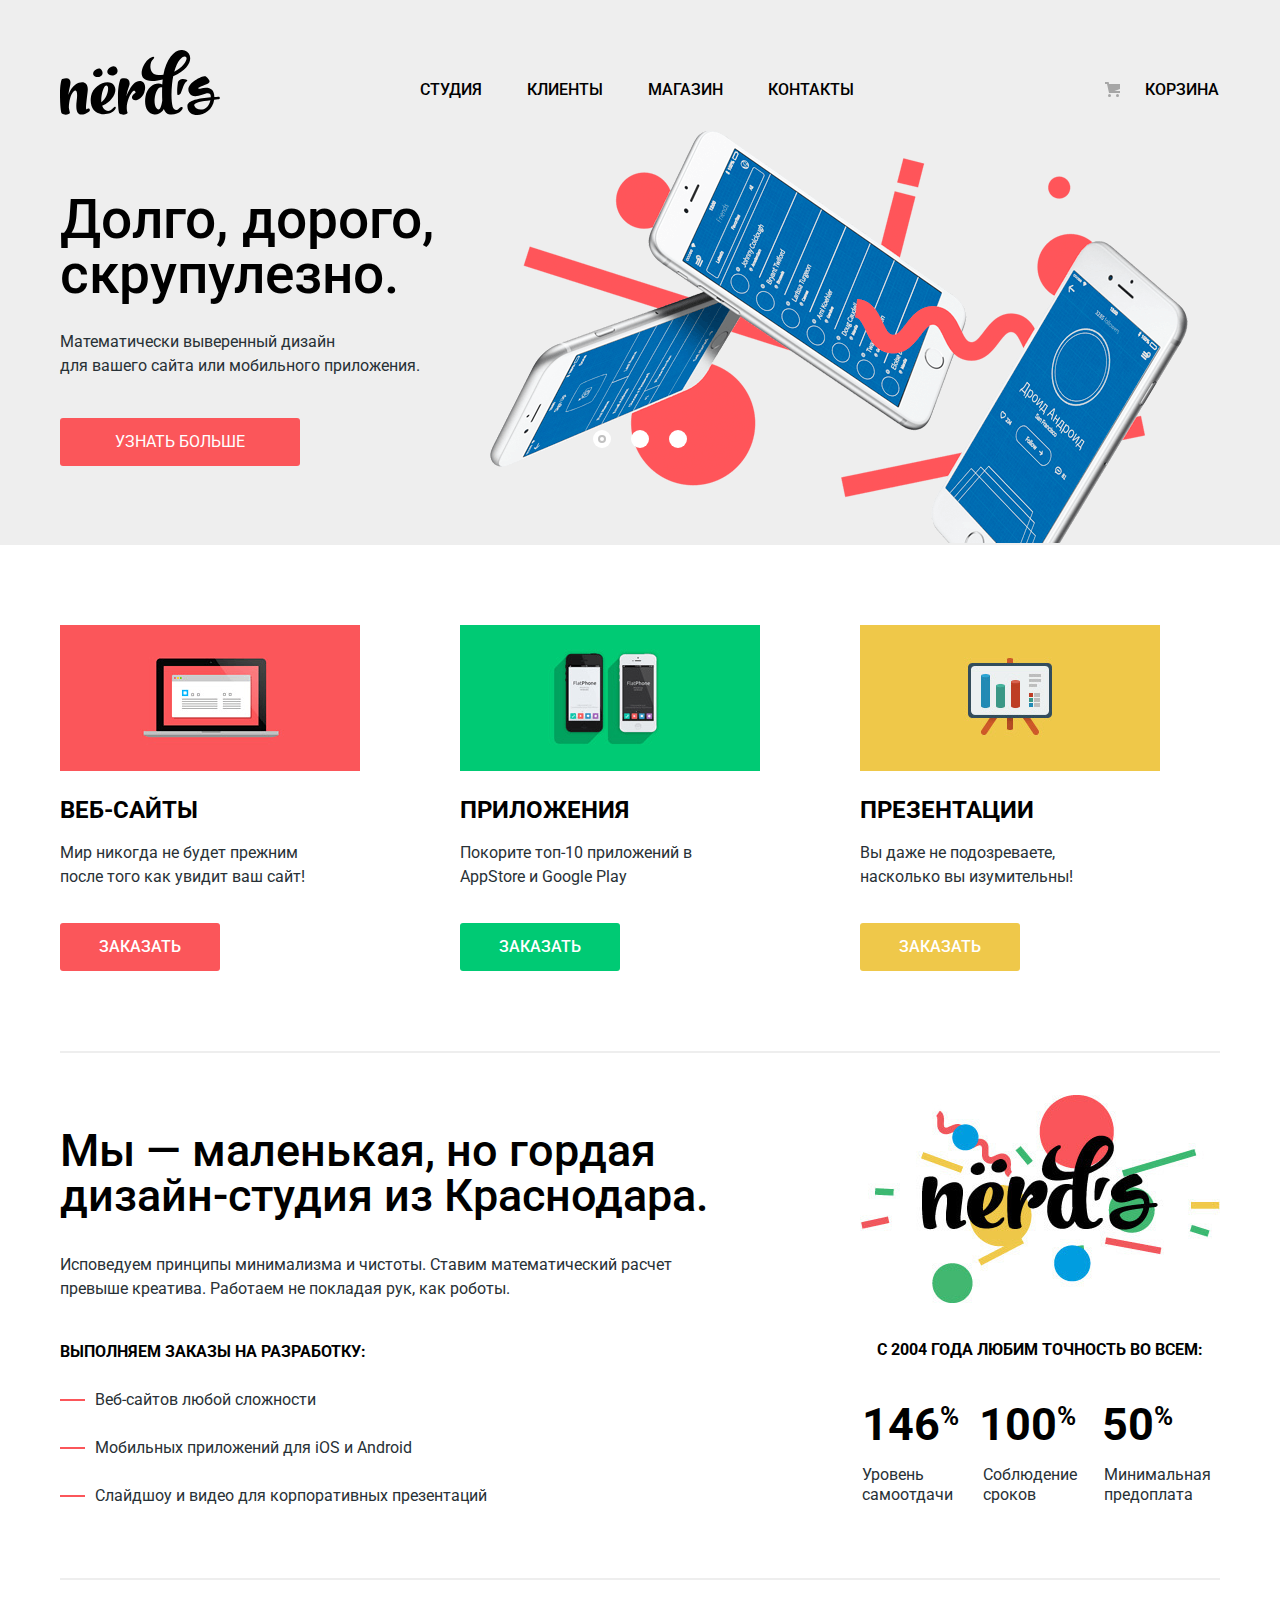
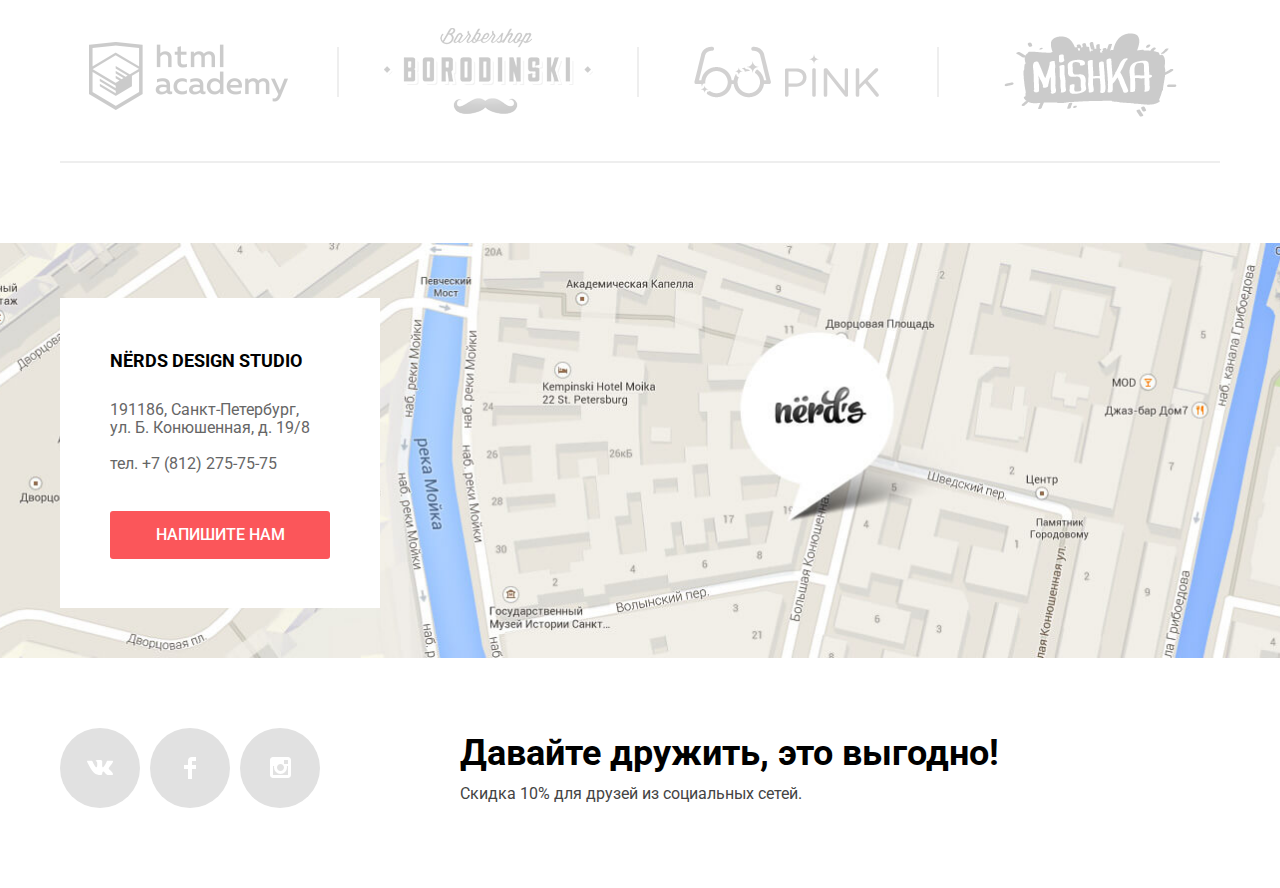
==== commit 395d0f5b: "Защита проекта. Доработки по замечаниям 22.10" ====
--- a/index.html
+++ b/index.html
@@ -5,7 +5,7 @@
     <title>HTML Academy: Нёрдс</title>
     <link href="css/normalize.css" rel="stylesheet" >
     <link href="https://fonts.googleapis.com/css?family=Roboto:400,500,700&display=swap&subset=cyrillic" rel="stylesheet">
-    <link href="css/style.css" rel="stylesheet" >
+    <link href="css/style.min.css" rel="stylesheet" >
   </head>
   <body class="main-page">
     <header>
@@ -33,9 +33,9 @@
         <section class="slider">
           <h2 class="visually-hidden">Преимущества дизайн-студии «Нёрдс»</h2>
           <ul class="slider-controls">
-            <li class="active"></li>
-            <li></li>
-            <li></li>
+            <li><button class="active" type="button" aria-label="Слайд 1"></button></li>
+            <li><button type="button" aria-label="Слайд 2"></button></li>
+            <li><button type="button" aria-label="Слайд 3"></button></li>
           </ul>
           <div class="slide slide1 container">
             <div class="slider-description">
--- a/css/style.min.css
+++ b/css/style.min.css
@@ -0,0 +1 @@
+body{margin:0;padding:0;font-family:Roboto,Arial,sans-serif;font-size:16px;line-height:24px;font-weight:400;color:#283136}a{text-decoration:none}img{max-width:100%;height:auto}.inner-page,.main-page{min-width:1200px}.grey-background,.inner-page header,.main-page header,.slider{background-color:#eee}.container{width:1160px;margin:0 auto;padding:0 20px}.main-navigation{display:flex;justify-content:space-between;padding-top:50px}.logo img{display:block}.logo:hover img{opacity:.8}.logo:active img{opacity:.3}.nav-container{display:flex;justify-content:space-between;align-items:baseline;width:800px;font-size:16px;line-height:30px;font-weight:500;text-transform:uppercase;color:#000}.site-navigation{display:flex;flex-wrap:wrap;width:640px;margin:0;padding:0;padding-top:25px;list-style:none}.site-navigation a,.user-navigation a{display:block;vertical-align:middle}.current{width:75px;height:34px;margin-right:50px;border-bottom:2px solid #fb565a}.user-navigation{display:flex;width:160px;margin:0;padding:0;list-style:none}.main-navigation .recycle{position:relative;padding:0;padding-left:85px}.recycle::before{content:"";position:absolute;top:7px;left:45px;width:15px;height:15px;background:url(../img/cart-icon.svg) no-repeat 0 0}.site-navigation a,.user-navigation a{display:block;padding-right:45px;vertical-align:middle;color:#000}.site-navigation a:hover,.user-navigation a:hover{color:#fb565a}.site-navigation a:active,.user-navigation a:active{color:#000;opacity:.5}.slider{position:relative}.slide{min-height:430px}.slider-controls{position:absolute;bottom:105px;left:50%;z-index:3;margin:0;padding:0;margin-left:-80px;width:160px;height:18px;text-align:center;list-style:none}.slider-controls button{padding:0;border:none;background-color:transparent;outline:0;cursor:pointer}.slider-controls li{position:relative;display:inline-block;width:18px;height:18px;padding:8px;vertical-align:middle;border-radius:50%;cursor:pointer}.slider-controls button::after{content:"";position:absolute;top:8px;left:8px;z-index:1;width:18px;height:18px;background:#fff;border-radius:50%}.slider-controls .active::before{content:"";position:absolute;left:50%;top:50%;z-index:2;width:4px;height:4px;margin:-4px;background-color:inherit;border:2px solid #c1c1c1;border-radius:50%}.slide1{background-image:url(../img/slide1-698x413.png);background-repeat:no-repeat;background-position:450px 15px}.slide2{background-image:url(../img/slide2-663x430.png);background-repeat:no-repeat;background-position:510px 0}.slide3{background-image:url(../img/slide3-759x411.png);background-repeat:no-repeat;background-position:420px 0}.slide2,.slide3{display:none}.slider-slogan{margin:0;padding-top:77px;font-size:55px;line-height:55px;font-weight:500;color:#000}.slider-text{margin:0;padding:0;margin-top:28px;font-size:16px;line-height:24px;color:#283136}.slider-button{display:block;width:230px;margin-top:40px;padding:15px 5px;font-size:16px;line-height:18px;color:#fff;text-transform:uppercase;text-align:center;text-decoration:none;background-color:#fb565a;border-radius:3px;border:none}.slider-button:hover{background-color:#e74246}.slider-button:active{color:rgba(255,255,255,.3);background-color:#d7373b;box-shadow:0 3px rgba(0,0,0,.1) inset}.products-list{display:flex;flex-wrap:wrap;margin:0;padding:0;list-style:none}.products-item{display:block;width:300px;margin:0;padding:0;margin-right:100px;margin-top:80px;padding-bottom:55px;background-size:300px 146px}.websites{background:url(../img/illustration-1-300x146.png) no-repeat 0 0;background-size:300px 146px}.apps{background:url(../img/illustration-2-300x146.png) no-repeat 0 0;background-size:300px 146px}.presentations{background:url(../img/illustration-3-300x146.png) no-repeat 0 0;background-size:300px 146px}.products-item:nth-child(3n){margin-right:0}.products-list h3{margin:0;padding:0;margin-top:170px;font-size:24px;line-height:30px;font-weight:700;text-transform:uppercase;color:#000}.products-list p{font-size:16px;line-height:24px;color:#283136}.products-button{display:block;width:150px;margin-top:34px;padding:15px 5px;font-size:16px;line-height:18px;font-weight:500;text-align:center;text-transform:uppercase;text-decoration:none;color:#fff;border-radius:3px;border:none}.websites-button{background-color:#fb565a}.apps-button{background-color:#00ca74}.presentations-button{background-color:#efc84a}.websites-button:hover{background-color:#e74246}.apps-button:hover{background-color:#00bc6c}.presentations-button:hover{background-color:#eab534}.presentations-button{background-color:#efc84a}.websites-button:active{color:rgba(255,255,255,.3);background-color:#d7373b;box-shadow:0 3px rgba(0,0,0,.1) inset}.apps-button:hover:active{color:rgba(255,255,255,.3);background-color:#00aa62;box-shadow:0 3px rgba(0,153,88,1) inset}.presentations-button:active{color:rgba(255,255,255,.3);background-color:#e5a722;box-shadow:0 3px rgba(206,150,31,1) inset}.line{display:block;width:1160px;height:2px;background-color:#eee;border:none}.line1{margin:25px auto}.line2{margin-top:70px}.line3{margin-top:36px}.studio{display:flex;justify-content:space-between;margin-top:30px}.studio-article{width:760px}.studio-figures{width:360px;margin:0;padding:0}.studio-title{margin:0;padding:0;margin-top:45px;font-size:45px;line-height:45px;font-weight:500;color:#000}.studio-text{margin:0;padding:0;margin-top:35px;font-size:16px;line-height:24px;color:#283136}.studio-subtitle{margin:0;padding:0;font-size:16px;line-height:24px;font-weight:700;text-transform:uppercase;color:#000}.subtitle1{margin-top:39px}.subtitle2{margin:0;padding:0;margin-top:35px;margin-left:17px;font-size:16px;line-height:24px;font-weight:700;text-transform:uppercase;color:#000}.studio-products{margin:0;padding:0;padding-left:35px;font-size:16px;line-height:24px;color:#283136}.studio-point{position:relative;margin:0;padding:0;padding-top:24px}.studio-point::before{content:"";position:absolute;top:35px;left:-35px;width:25px;height:2px;background-color:#fb565a}.studio-img{width:360px;height:208px;margin:0;padding:0;margin-top:12px}.studio-table{width:360px;margin:0;padding:0;margin-top:30px}.studio-table th{padding:0;padding-top:19px;padding-right:15px;font-size:45px;text-align:left;color:#000}.studio-table th:last-child{padding-right:0;padding-left:5px}.studio-table td{padding:0;padding-top:26px;padding-left:4px;line-height:20px}.studio-table td:first-child{padding-left:0}.studio-table td:last-child{padding-left:7px}.studio-table sup{position:relative;top:-15px;font-size:26px}.partners-block{display:flex;flex-wrap:wrap;margin-top:48px;padding:0}.partners-block li{list-style:none}.logo-academy{position:relative;width:255px;padding-top:14px;padding-left:29px}.logo-academy::after{content:"";position:absolute;top:19px;right:5px;width:2px;height:50px;background-color:#eee}.logo-borodinsky{position:relative;width:260px;padding-left:40px}.logo-borodinsky::after{content:"";position:absolute;top:19px;right:5px;width:2px;height:50px;background-color:#eee}.logo-pink{position:relative;width:250px;padding-top:18px;padding-left:50px}.logo-pink::after{content:"";position:absolute;top:19px;right:5px;width:2px;height:50px;background-color:#eee}.logo-mishka{width:200px;padding-top:5px;padding-left:60px}.partners-logo img{opacity:.2}.partners-logo:hover img{opacity:1}.partners-logo:active img{opacity:.1}.page-title{padding-top:77px;padding-bottom:107px}.page-title h1{margin:0;padding:0;font-size:55px;line-height:55px;font-weight:500;text-align:center;color:#000}.catalog-columns{display:flex;justify-content:space-between}.filters{width:260px;margin:0;padding:0}.filter fieldset{border:none}.filter legend{font-size:18px;font-weight:700;line-height:30px;text-transform:uppercase;color:#000}.filter ul{margin:0;padding:0;font-size:16px;line-height:40px;color:#283136;list-style:none}.filter-price{margin:0;padding:0;margin-top:56px;border:none}.range-filter{width:260px;margin-top:49px}.filter-item legend{font-size:18px;line-height:24px;text-transform:uppercase;font-weight:700}.range-controls{position:relative;height:41px;margin-bottom:15px;padding-top:39px;padding-right:20px;padding-left:20px;background-color:#f1f1f1;border-radius:5px}.range-controls .scale{height:2px;background:#d7dcde}.range-controls .bar{width:70%;height:2px;background:#00ca74}.range-controls .toggle{position:absolute;top:31px;left:0;width:4px;height:4px;padding:0;border:8px solid #fff;background-color:#ababab;box-shadow:0 2px 1px 0 #cfcfcf;border-radius:50%;cursor:pointer}.range-controls .toggle-min{left:18px}.range-controls .toggle-max{left:160px}.price-controls{font-size:0}.price-controls label{display:inline-block;width:50%;font-size:16px;text-transform:uppercase;vertical-align:middle}.price-controls input{width:60px;padding:8px 10px;margin-left:10px;font-family:Roboto,Arial,sans-serif;font-size:16px;text-align:center;color:#283136;border:none;border-radius:5px;background:#f1f1f1}.max-price{text-align:right}.filter-option label{position:relative;display:block;cursor:pointer;user-select:none}.filter-grid{margin:0;padding:0;margin-top:55px}.filter-features ul,.filter-grid ul{margin-top:6px;padding-left:36px}.filter-features{margin:0;padding:0;margin-top:35px}.filter-input-checkbox+label::before{content:"";position:absolute;top:8px;left:-35px;width:23px;height:23px;background:url(../img/checkbox-off.svg) no-repeat 0 0;opacity:.4}.filter-input-checkbox:checked+label::before{content:"";position:absolute;top:8px;left:-35px;width:27px;height:23px;background:url(../img/checkbox-on.svg) no-repeat 0 0;opacity:.4}.filter-input-radio+label::before{content:"";position:absolute;top:7px;left:-36px;width:25px;height:25px;background:url(../img/radio-off.svg) no-repeat 0 0;opacity:.4}.filter-input-radio:checked+label::before{content:"";position:absolute;top:7px;left:-36px;width:25px;height:25px;background:url(../img/radio-on.svg) no-repeat 0 0;opacity:.4}.filter-input:focus+label::before,.filter-input:hover+label::before{opacity:1}.filter-input:disabled+label::before{color:#283136;opacity:.1}.filter-button{display:block;width:250px;height:50px;margin-top:40px;padding:15px 5px;font-size:16px;line-height:18px;font-weight:500;color:#000;text-transform:uppercase;text-align:center;text-decoration:none;background-color:#eee;border-radius:3px;border:none;outline:0}.filter-button:hover{background-color:#dfdfdf}.filter-button:active{color:rgba(0,0,0,.3);background-color:#d5d5d5;box-shadow:0 3px rgba(191,191,191,1) inset}.filters-container{position:relative}.sort{position:absolute;top:0;left:400px;display:flex;justify-content:space-between;align-items:baseline;width:760px;margin:0;padding:0;margin-top:40px}.sort h2{font-size:18px;line-height:18px;font-weight:700;text-transform:uppercase;color:#000}.sort-list{display:flex;flex-wrap:wrap;width:360px;list-style:none}.sort-list a{margin-right:25px;font-size:14px;line-height:18px;text-transform:uppercase;color:#000;opacity:.3}.down-dir{position:relative}.down-dir::before{content:"";position:absolute;top:5px;left:22px;width:11px;height:10px;background:url(../img/icon-down-dir.svg) no-repeat 0 0}.up-dir{position:relative}.up-dir::before{content:"";position:absolute;top:5px;left:26px;width:11px;height:10px;background:url(../img/icon-up-dir.svg) no-repeat 0 0}.sort-list a:hover{font-size:14px;line-height:18px;text-transform:uppercase;opacity:.6}.sort-list a:active{font-size:14px;line-height:18px;text-transform:uppercase;opacity:1}.gallery ul{list-style:none}.gallery-container{width:760px;margin:0;padding:0;margin-top:135px}.gallery-list{display:flex;flex-wrap:wrap;margin:0;padding:0;list-style:none}.gallery-item{position:relative;width:360px;margin-bottom:36px;padding-top:40px}.gallery-item img{display:block;width:356px;height:auto;border:2px solid #e5e5e5}.gallery-item::before{content:"";position:absolute;top:0;left:0;width:360px;height:40px;background:url(../img/browser.svg) no-repeat 0 0;opacity:.12}.gallery-item:nth-child(2n){margin-left:40px}.gallery-about{display:none;position:absolute;bottom:0;width:360px;min-height:233px;text-align:center;background-color:#eee}.gallery-item:hover .gallery-about{display:block}.gallery-item:hover::before{opacity:1}.gallery-about h3{margin:0;padding:0;margin-top:30px}.gallery-title{font-size:18px;line-height:30px;font-weight:700;text-transform:uppercase;color:#000}.gallery-title:hover{color:#fb565a}.gallery-title:active{color:#000;opacity:.3}.gallery-description{font-size:16px;line-height:18px;text-align:center;color:#666}.gallery-price{display:block;width:190px;margin:30px auto;padding:15px 5px;font-size:16px;line-height:18px;color:#fff;text-transform:uppercase;text-align:center;text-decoration:none;background-color:#fb565a;border-radius:3px;border:none}.gallery-price:hover{background-color:#e74246}.gallery-price:active{background-color:#d7373b;box-shadow:0 3px rgba(0,0,0,.1) inset}.pagination-list{display:flex;flex-wrap:wrap;padding:0;margin:0;margin-top:24px;list-style:none}.pagination-item{margin-right:12px}.pagination-item a{display:block;padding:15px 20px;font-size:16px;line-height:18px;font-weight:500;text-align:center;text-transform:uppercase;color:#000;background-color:#eee;border-radius:3px;border:none}.pagination-item:last-child{display:block;width:260px}.pagination-item a:hover{background-color:#dfdfdf}.pagination-item a:active{color:rgba(0,0,0,.3);background-color:#d5d5d5;box-shadow:0 3px rgba(191,191,191,1) inset}.pagination-item-current a{padding:12px 17px;background-color:#fff;border:3px solid #dbdbdb}.contacts{position:relative;margin:0 auto;margin-top:80px;padding-top:55px;padding-bottom:50px;overflow:hidden}.inner-contacts{margin-top:62px}.contacts-map img{position:absolute;top:0;left:0;display:block;width:100%;height:100%;margin:0 auto;object-fit:cover}.contacts-text{position:relative;top:0;left:0;width:270px;height:280px;padding-top:30px;padding-left:50px;text-align:left;background-color:#fff}.contacts-name{font-size:18px;font-weight:700;line-height:30px;text-transform:uppercase;color:#000}.contacts-address{margin-top:25px;font-size:16px;line-height:18px;color:#666}.contacts-tel{margin-top:18px;font-size:16px;line-height:18px;color:#666}.contacts-tel a{text-decoration:none;color:#666}.contacts-button{display:block;width:210px;margin-top:38px;padding:15px 5px;font-size:16px;line-height:18px;font-weight:500;color:#fff;text-transform:uppercase;text-align:center;text-decoration:none;background-color:#fb565a;border-radius:3px;border:none;outline:0}.contacts-button:hover{background-color:#e74246}.contacts-button:active{color:rgba(255,255,255,.3);background-color:#d7373b;box-shadow:0 3px rgba(0,0,0,.1) inset}.main-footer{display:flex;margin-top:65px}.footer-social{display:flex;flex-wrap:wrap;width:260px;justify-content:space-between;margin:0;padding:0;padding-top:5px;padding-bottom:70px}.footer-slogan{display:block;width:550px;margin:0;padding:0;margin-left:140px;font-size:16px;line-height:22px;color:#444}.main-footer span{font-size:36px;font-weight:700;line-height:60px;color:#000}.main-footer ul{list-style:none}.social-button{display:flex;align-items:center;justify-content:center;width:80px;height:80px;margin-bottom:10px;border-radius:50%;background-color:#e1e1e1}.vkontakte{position:relative;top:0;left:0}.vkontakte::before{content:"";position:absolute;top:32px;left:27px;width:26px;height:15px;background-image:url(../img/vk-icon.svg);background-repeat:no-repeat}.facebook:active::before,.instagram:active::before,.vkontakte:active::before{opacity:.3}.facebook{position:relative;top:0;left:0}.facebook::before{content:"";position:absolute;top:29px;left:34px;width:12px;height:22px;background-image:url(../img/fb-icon.svg);background-repeat:no-repeat}.instagram{position:relative;top:0;left:0}.instagram::before{content:"";position:absolute;top:29px;left:30px;width:21px;height:21px;background-image:url(../img/insta-icon.svg);background-repeat:no-repeat}.social-button:hover{background-color:#e74246}.social-button:active{background-color:#d7373b;box-shadow:0 3px rgba(193,49,53,1) inset}.modal{position:fixed;z-index:100;color:#000;background-color:#fff;box-shadow:0 20px 40px 0 rgba(0,1,1,.75)}.modal-writeus{top:0;left:50%;display:none;width:760px;padding:60px 100px;margin-left:-480px}.modal button{padding:0;border:none;font:inherit;color:inherit;background-color:transparent;outline:0}.modal-close{position:absolute;top:80px;right:90px;width:22px;height:22px;border:0;cursor:pointer}.modal-close::before{content:"";position:absolute;top:0;left:0;width:21px;height:21px;background:url(../img/close-cross.svg) no-repeat 0 0;opacity:.3}.modal-close:focus::before,.modal-close:hover::before{opacity:1}.modal-close:active::before{opacity:.1}.modal h2{font-size:45px;line-height:45px;margin:0;padding:0;margin-top:15px;margin-bottom:50px}.writeus-form{display:flex;flex-wrap:wrap;justify-content:space-between;width:760px;margin:0;padding:0}.form-email,.form-name{width:360px;margin:0;padding:0}.form-text{width:760px;margin:0;padding:0}.writeus-form label{font-size:16px;line-height:18px;font-weight:700;color:#000}.writeus-form input[type=email],.writeus-form input[type=text]{box-sizing:border-box;width:100%;margin-top:10px;padding:20px 15px;font-size:16px;line-height:18px;color:rgba(68,68,68,.5);background-color:#fff;border:2px solid #d7dcde;border-radius:3px;outline:0}.form-text{margin-top:35px}.form-text textarea{box-sizing:border-box;width:100%;resize:none;margin-top:10px;padding:15px 15px;font-size:16px;line-height:18px;color:rgba(68,68,68,.5);background-color:#fff;border:2px solid #d7dcde;border-radius:3px;outline:0}.writeus-form input:hover,textarea:hover{border:2px solid #b4b9bb}.writeus-form input:focus,textarea:focus{color:#444;border:2px solid #000}.writeus-form input:invalid{color:#e74246;border:2px solid #e74246}.writeus-form .button{display:block;width:250px;padding:15px 5px;margin-top:48px;font-size:16px;line-height:18px;text-transform:uppercase;text-align:center;vertical-align:middle;color:#fff;background-color:#fb565a;border-radius:3px}.writeus-form .button:focus,.writeus-form .button:hover{background-color:#e74246}.writeus-form .button:active{color:rgba(255,255,255,.3);background-color:#d7373b;box-shadow:0 3px rgba(0,0,0,.1) inset}.visually-hidden:not(:focus):not(:active),input[type=checkbox].visually-hidden,input[type=radio].visually-hidden{position:absolute;width:1px;height:1px;margin:-1px;padding:0;border:0;white-space:nowrap;clip-path:inset(100%);clip:rect(0 0 0 0);overflow:hidden}
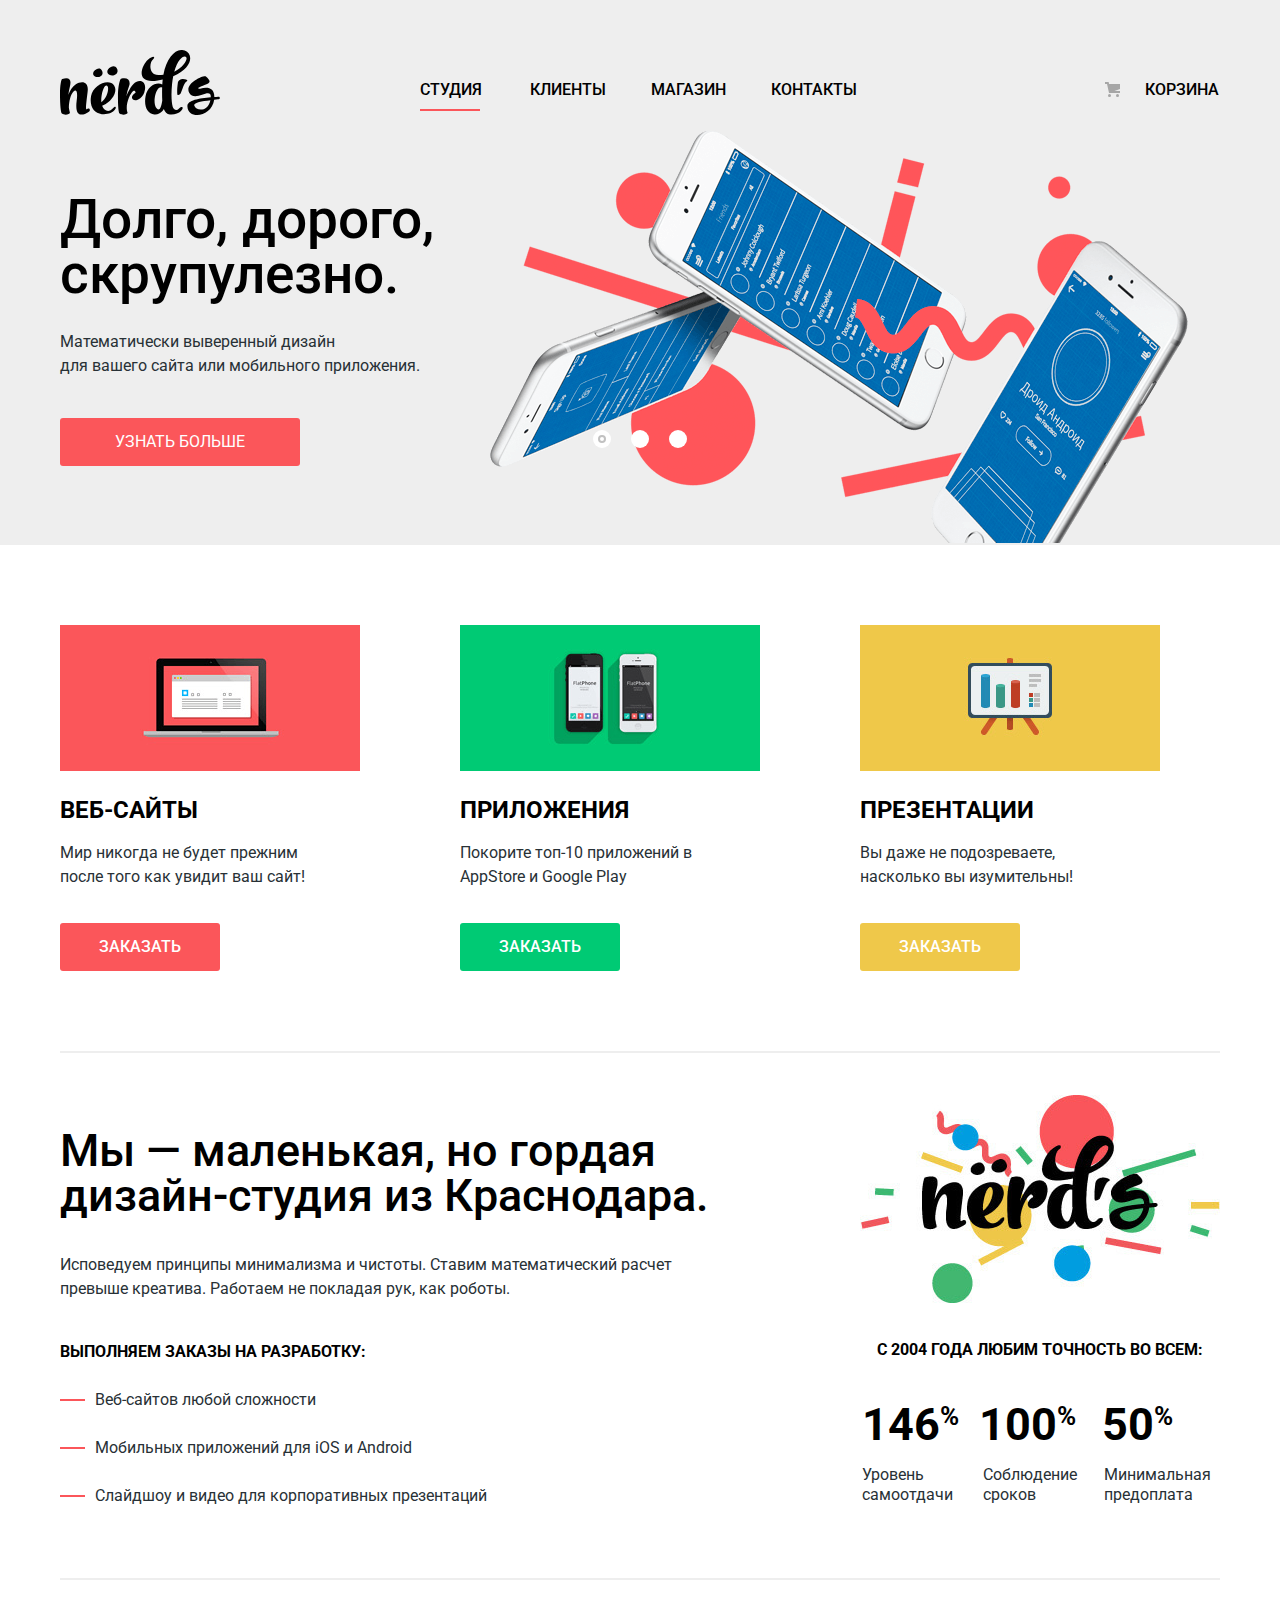
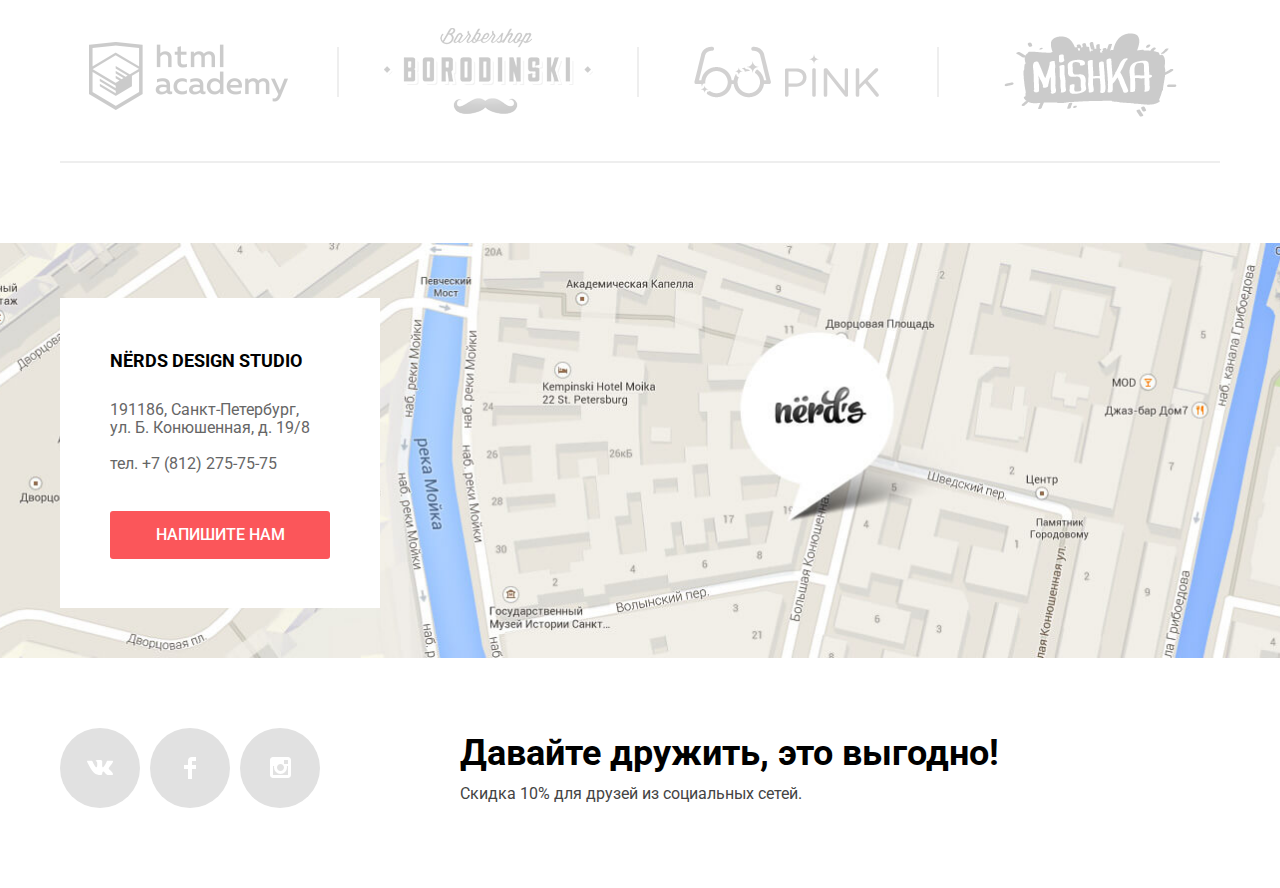
==== commit c7fadaa9: "Добавляем JS для модального окна" ====
--- a/index.html
+++ b/index.html
@@ -15,7 +15,7 @@
         </a>
         <div class="nav-container">
           <ul class="site-navigation">
-            <li><a href="#">Студия</a></li>
+            <li class="current-index"><a>Студия</a></li>
             <li><a href="#">Клиенты</a></li>
             <li><a href="catalog.html">Магазин</a></li>
             <li><a href="#">Контакты</a></li>
@@ -210,19 +210,20 @@
       <form class="writeus-form" action="#" method="post">
         <p class="form-name">
           <label for="name">Ваше имя:</label><br>
-          <input type="text" name="name" value="" placeholder="Имя Фамилия" id="name">
+          <input type="text" name="username" value="" placeholder="Имя Фамилия" id="name" required>
         </p>
         <p class="form-email">
           <label for="email">Ваш e-mail:</label><br>
-          <input type="email" name="email" value="" placeholder="email@example.com" id="email">
+          <input type="email" name="usermail" value="" placeholder="email@example.com" id="email" required>
         </p>
         <p class="form-text">
           <label for="message">Текст письма:</label><br>
-          <textarea name="message" rows="5" placeholder="В свободной форме" id="message"></textarea>
+          <textarea name="message" rows="5" placeholder="В свободной форме" id="message" required></textarea>
         </p>
         <button class="button" type="submit">Отправить</button>
       </form>
       <button class="modal-close" type="button" aria-label="Закрыть"></button>
     </section>
+    <script src="js/popup.js"></script>
   </body>
 </html>
--- a/css/style.min.css
+++ b/css/style.min.css
@@ -1 +1 @@
-body{margin:0;padding:0;font-family:Roboto,Arial,sans-serif;font-size:16px;line-height:24px;font-weight:400;color:#283136}a{text-decoration:none}img{max-width:100%;height:auto}.inner-page,.main-page{min-width:1200px}.grey-background,.inner-page header,.main-page header,.slider{background-color:#eee}.container{width:1160px;margin:0 auto;padding:0 20px}.main-navigation{display:flex;justify-content:space-between;padding-top:50px}.logo img{display:block}.logo:hover img{opacity:.8}.logo:active img{opacity:.3}.nav-container{display:flex;justify-content:space-between;align-items:baseline;width:800px;font-size:16px;line-height:30px;font-weight:500;text-transform:uppercase;color:#000}.site-navigation{display:flex;flex-wrap:wrap;width:640px;margin:0;padding:0;padding-top:25px;list-style:none}.site-navigation a,.user-navigation a{display:block;vertical-align:middle}.current{width:75px;height:34px;margin-right:50px;border-bottom:2px solid #fb565a}.user-navigation{display:flex;width:160px;margin:0;padding:0;list-style:none}.main-navigation .recycle{position:relative;padding:0;padding-left:85px}.recycle::before{content:"";position:absolute;top:7px;left:45px;width:15px;height:15px;background:url(../img/cart-icon.svg) no-repeat 0 0}.site-navigation a,.user-navigation a{display:block;padding-right:45px;vertical-align:middle;color:#000}.site-navigation a:hover,.user-navigation a:hover{color:#fb565a}.site-navigation a:active,.user-navigation a:active{color:#000;opacity:.5}.slider{position:relative}.slide{min-height:430px}.slider-controls{position:absolute;bottom:105px;left:50%;z-index:3;margin:0;padding:0;margin-left:-80px;width:160px;height:18px;text-align:center;list-style:none}.slider-controls button{padding:0;border:none;background-color:transparent;outline:0;cursor:pointer}.slider-controls li{position:relative;display:inline-block;width:18px;height:18px;padding:8px;vertical-align:middle;border-radius:50%;cursor:pointer}.slider-controls button::after{content:"";position:absolute;top:8px;left:8px;z-index:1;width:18px;height:18px;background:#fff;border-radius:50%}.slider-controls .active::before{content:"";position:absolute;left:50%;top:50%;z-index:2;width:4px;height:4px;margin:-4px;background-color:inherit;border:2px solid #c1c1c1;border-radius:50%}.slide1{background-image:url(../img/slide1-698x413.png);background-repeat:no-repeat;background-position:450px 15px}.slide2{background-image:url(../img/slide2-663x430.png);background-repeat:no-repeat;background-position:510px 0}.slide3{background-image:url(../img/slide3-759x411.png);background-repeat:no-repeat;background-position:420px 0}.slide2,.slide3{display:none}.slider-slogan{margin:0;padding-top:77px;font-size:55px;line-height:55px;font-weight:500;color:#000}.slider-text{margin:0;padding:0;margin-top:28px;font-size:16px;line-height:24px;color:#283136}.slider-button{display:block;width:230px;margin-top:40px;padding:15px 5px;font-size:16px;line-height:18px;color:#fff;text-transform:uppercase;text-align:center;text-decoration:none;background-color:#fb565a;border-radius:3px;border:none}.slider-button:hover{background-color:#e74246}.slider-button:active{color:rgba(255,255,255,.3);background-color:#d7373b;box-shadow:0 3px rgba(0,0,0,.1) inset}.products-list{display:flex;flex-wrap:wrap;margin:0;padding:0;list-style:none}.products-item{display:block;width:300px;margin:0;padding:0;margin-right:100px;margin-top:80px;padding-bottom:55px;background-size:300px 146px}.websites{background:url(../img/illustration-1-300x146.png) no-repeat 0 0;background-size:300px 146px}.apps{background:url(../img/illustration-2-300x146.png) no-repeat 0 0;background-size:300px 146px}.presentations{background:url(../img/illustration-3-300x146.png) no-repeat 0 0;background-size:300px 146px}.products-item:nth-child(3n){margin-right:0}.products-list h3{margin:0;padding:0;margin-top:170px;font-size:24px;line-height:30px;font-weight:700;text-transform:uppercase;color:#000}.products-list p{font-size:16px;line-height:24px;color:#283136}.products-button{display:block;width:150px;margin-top:34px;padding:15px 5px;font-size:16px;line-height:18px;font-weight:500;text-align:center;text-transform:uppercase;text-decoration:none;color:#fff;border-radius:3px;border:none}.websites-button{background-color:#fb565a}.apps-button{background-color:#00ca74}.presentations-button{background-color:#efc84a}.websites-button:hover{background-color:#e74246}.apps-button:hover{background-color:#00bc6c}.presentations-button:hover{background-color:#eab534}.presentations-button{background-color:#efc84a}.websites-button:active{color:rgba(255,255,255,.3);background-color:#d7373b;box-shadow:0 3px rgba(0,0,0,.1) inset}.apps-button:hover:active{color:rgba(255,255,255,.3);background-color:#00aa62;box-shadow:0 3px rgba(0,153,88,1) inset}.presentations-button:active{color:rgba(255,255,255,.3);background-color:#e5a722;box-shadow:0 3px rgba(206,150,31,1) inset}.line{display:block;width:1160px;height:2px;background-color:#eee;border:none}.line1{margin:25px auto}.line2{margin-top:70px}.line3{margin-top:36px}.studio{display:flex;justify-content:space-between;margin-top:30px}.studio-article{width:760px}.studio-figures{width:360px;margin:0;padding:0}.studio-title{margin:0;padding:0;margin-top:45px;font-size:45px;line-height:45px;font-weight:500;color:#000}.studio-text{margin:0;padding:0;margin-top:35px;font-size:16px;line-height:24px;color:#283136}.studio-subtitle{margin:0;padding:0;font-size:16px;line-height:24px;font-weight:700;text-transform:uppercase;color:#000}.subtitle1{margin-top:39px}.subtitle2{margin:0;padding:0;margin-top:35px;margin-left:17px;font-size:16px;line-height:24px;font-weight:700;text-transform:uppercase;color:#000}.studio-products{margin:0;padding:0;padding-left:35px;font-size:16px;line-height:24px;color:#283136}.studio-point{position:relative;margin:0;padding:0;padding-top:24px}.studio-point::before{content:"";position:absolute;top:35px;left:-35px;width:25px;height:2px;background-color:#fb565a}.studio-img{width:360px;height:208px;margin:0;padding:0;margin-top:12px}.studio-table{width:360px;margin:0;padding:0;margin-top:30px}.studio-table th{padding:0;padding-top:19px;padding-right:15px;font-size:45px;text-align:left;color:#000}.studio-table th:last-child{padding-right:0;padding-left:5px}.studio-table td{padding:0;padding-top:26px;padding-left:4px;line-height:20px}.studio-table td:first-child{padding-left:0}.studio-table td:last-child{padding-left:7px}.studio-table sup{position:relative;top:-15px;font-size:26px}.partners-block{display:flex;flex-wrap:wrap;margin-top:48px;padding:0}.partners-block li{list-style:none}.logo-academy{position:relative;width:255px;padding-top:14px;padding-left:29px}.logo-academy::after{content:"";position:absolute;top:19px;right:5px;width:2px;height:50px;background-color:#eee}.logo-borodinsky{position:relative;width:260px;padding-left:40px}.logo-borodinsky::after{content:"";position:absolute;top:19px;right:5px;width:2px;height:50px;background-color:#eee}.logo-pink{position:relative;width:250px;padding-top:18px;padding-left:50px}.logo-pink::after{content:"";position:absolute;top:19px;right:5px;width:2px;height:50px;background-color:#eee}.logo-mishka{width:200px;padding-top:5px;padding-left:60px}.partners-logo img{opacity:.2}.partners-logo:hover img{opacity:1}.partners-logo:active img{opacity:.1}.page-title{padding-top:77px;padding-bottom:107px}.page-title h1{margin:0;padding:0;font-size:55px;line-height:55px;font-weight:500;text-align:center;color:#000}.catalog-columns{display:flex;justify-content:space-between}.filters{width:260px;margin:0;padding:0}.filter fieldset{border:none}.filter legend{font-size:18px;font-weight:700;line-height:30px;text-transform:uppercase;color:#000}.filter ul{margin:0;padding:0;font-size:16px;line-height:40px;color:#283136;list-style:none}.filter-price{margin:0;padding:0;margin-top:56px;border:none}.range-filter{width:260px;margin-top:49px}.filter-item legend{font-size:18px;line-height:24px;text-transform:uppercase;font-weight:700}.range-controls{position:relative;height:41px;margin-bottom:15px;padding-top:39px;padding-right:20px;padding-left:20px;background-color:#f1f1f1;border-radius:5px}.range-controls .scale{height:2px;background:#d7dcde}.range-controls .bar{width:70%;height:2px;background:#00ca74}.range-controls .toggle{position:absolute;top:31px;left:0;width:4px;height:4px;padding:0;border:8px solid #fff;background-color:#ababab;box-shadow:0 2px 1px 0 #cfcfcf;border-radius:50%;cursor:pointer}.range-controls .toggle-min{left:18px}.range-controls .toggle-max{left:160px}.price-controls{font-size:0}.price-controls label{display:inline-block;width:50%;font-size:16px;text-transform:uppercase;vertical-align:middle}.price-controls input{width:60px;padding:8px 10px;margin-left:10px;font-family:Roboto,Arial,sans-serif;font-size:16px;text-align:center;color:#283136;border:none;border-radius:5px;background:#f1f1f1}.max-price{text-align:right}.filter-option label{position:relative;display:block;cursor:pointer;user-select:none}.filter-grid{margin:0;padding:0;margin-top:55px}.filter-features ul,.filter-grid ul{margin-top:6px;padding-left:36px}.filter-features{margin:0;padding:0;margin-top:35px}.filter-input-checkbox+label::before{content:"";position:absolute;top:8px;left:-35px;width:23px;height:23px;background:url(../img/checkbox-off.svg) no-repeat 0 0;opacity:.4}.filter-input-checkbox:checked+label::before{content:"";position:absolute;top:8px;left:-35px;width:27px;height:23px;background:url(../img/checkbox-on.svg) no-repeat 0 0;opacity:.4}.filter-input-radio+label::before{content:"";position:absolute;top:7px;left:-36px;width:25px;height:25px;background:url(../img/radio-off.svg) no-repeat 0 0;opacity:.4}.filter-input-radio:checked+label::before{content:"";position:absolute;top:7px;left:-36px;width:25px;height:25px;background:url(../img/radio-on.svg) no-repeat 0 0;opacity:.4}.filter-input:focus+label::before,.filter-input:hover+label::before{opacity:1}.filter-input:disabled+label::before{color:#283136;opacity:.1}.filter-button{display:block;width:250px;height:50px;margin-top:40px;padding:15px 5px;font-size:16px;line-height:18px;font-weight:500;color:#000;text-transform:uppercase;text-align:center;text-decoration:none;background-color:#eee;border-radius:3px;border:none;outline:0}.filter-button:hover{background-color:#dfdfdf}.filter-button:active{color:rgba(0,0,0,.3);background-color:#d5d5d5;box-shadow:0 3px rgba(191,191,191,1) inset}.filters-container{position:relative}.sort{position:absolute;top:0;left:400px;display:flex;justify-content:space-between;align-items:baseline;width:760px;margin:0;padding:0;margin-top:40px}.sort h2{font-size:18px;line-height:18px;font-weight:700;text-transform:uppercase;color:#000}.sort-list{display:flex;flex-wrap:wrap;width:360px;list-style:none}.sort-list a{margin-right:25px;font-size:14px;line-height:18px;text-transform:uppercase;color:#000;opacity:.3}.down-dir{position:relative}.down-dir::before{content:"";position:absolute;top:5px;left:22px;width:11px;height:10px;background:url(../img/icon-down-dir.svg) no-repeat 0 0}.up-dir{position:relative}.up-dir::before{content:"";position:absolute;top:5px;left:26px;width:11px;height:10px;background:url(../img/icon-up-dir.svg) no-repeat 0 0}.sort-list a:hover{font-size:14px;line-height:18px;text-transform:uppercase;opacity:.6}.sort-list a:active{font-size:14px;line-height:18px;text-transform:uppercase;opacity:1}.gallery ul{list-style:none}.gallery-container{width:760px;margin:0;padding:0;margin-top:135px}.gallery-list{display:flex;flex-wrap:wrap;margin:0;padding:0;list-style:none}.gallery-item{position:relative;width:360px;margin-bottom:36px;padding-top:40px}.gallery-item img{display:block;width:356px;height:auto;border:2px solid #e5e5e5}.gallery-item::before{content:"";position:absolute;top:0;left:0;width:360px;height:40px;background:url(../img/browser.svg) no-repeat 0 0;opacity:.12}.gallery-item:nth-child(2n){margin-left:40px}.gallery-about{display:none;position:absolute;bottom:0;width:360px;min-height:233px;text-align:center;background-color:#eee}.gallery-item:hover .gallery-about{display:block}.gallery-item:hover::before{opacity:1}.gallery-about h3{margin:0;padding:0;margin-top:30px}.gallery-title{font-size:18px;line-height:30px;font-weight:700;text-transform:uppercase;color:#000}.gallery-title:hover{color:#fb565a}.gallery-title:active{color:#000;opacity:.3}.gallery-description{font-size:16px;line-height:18px;text-align:center;color:#666}.gallery-price{display:block;width:190px;margin:30px auto;padding:15px 5px;font-size:16px;line-height:18px;color:#fff;text-transform:uppercase;text-align:center;text-decoration:none;background-color:#fb565a;border-radius:3px;border:none}.gallery-price:hover{background-color:#e74246}.gallery-price:active{background-color:#d7373b;box-shadow:0 3px rgba(0,0,0,.1) inset}.pagination-list{display:flex;flex-wrap:wrap;padding:0;margin:0;margin-top:24px;list-style:none}.pagination-item{margin-right:12px}.pagination-item a{display:block;padding:15px 20px;font-size:16px;line-height:18px;font-weight:500;text-align:center;text-transform:uppercase;color:#000;background-color:#eee;border-radius:3px;border:none}.pagination-item:last-child{display:block;width:260px}.pagination-item a:hover{background-color:#dfdfdf}.pagination-item a:active{color:rgba(0,0,0,.3);background-color:#d5d5d5;box-shadow:0 3px rgba(191,191,191,1) inset}.pagination-item-current a{padding:12px 17px;background-color:#fff;border:3px solid #dbdbdb}.contacts{position:relative;margin:0 auto;margin-top:80px;padding-top:55px;padding-bottom:50px;overflow:hidden}.inner-contacts{margin-top:62px}.contacts-map img{position:absolute;top:0;left:0;display:block;width:100%;height:100%;margin:0 auto;object-fit:cover}.contacts-text{position:relative;top:0;left:0;width:270px;height:280px;padding-top:30px;padding-left:50px;text-align:left;background-color:#fff}.contacts-name{font-size:18px;font-weight:700;line-height:30px;text-transform:uppercase;color:#000}.contacts-address{margin-top:25px;font-size:16px;line-height:18px;color:#666}.contacts-tel{margin-top:18px;font-size:16px;line-height:18px;color:#666}.contacts-tel a{text-decoration:none;color:#666}.contacts-button{display:block;width:210px;margin-top:38px;padding:15px 5px;font-size:16px;line-height:18px;font-weight:500;color:#fff;text-transform:uppercase;text-align:center;text-decoration:none;background-color:#fb565a;border-radius:3px;border:none;outline:0}.contacts-button:hover{background-color:#e74246}.contacts-button:active{color:rgba(255,255,255,.3);background-color:#d7373b;box-shadow:0 3px rgba(0,0,0,.1) inset}.main-footer{display:flex;margin-top:65px}.footer-social{display:flex;flex-wrap:wrap;width:260px;justify-content:space-between;margin:0;padding:0;padding-top:5px;padding-bottom:70px}.footer-slogan{display:block;width:550px;margin:0;padding:0;margin-left:140px;font-size:16px;line-height:22px;color:#444}.main-footer span{font-size:36px;font-weight:700;line-height:60px;color:#000}.main-footer ul{list-style:none}.social-button{display:flex;align-items:center;justify-content:center;width:80px;height:80px;margin-bottom:10px;border-radius:50%;background-color:#e1e1e1}.vkontakte{position:relative;top:0;left:0}.vkontakte::before{content:"";position:absolute;top:32px;left:27px;width:26px;height:15px;background-image:url(../img/vk-icon.svg);background-repeat:no-repeat}.facebook:active::before,.instagram:active::before,.vkontakte:active::before{opacity:.3}.facebook{position:relative;top:0;left:0}.facebook::before{content:"";position:absolute;top:29px;left:34px;width:12px;height:22px;background-image:url(../img/fb-icon.svg);background-repeat:no-repeat}.instagram{position:relative;top:0;left:0}.instagram::before{content:"";position:absolute;top:29px;left:30px;width:21px;height:21px;background-image:url(../img/insta-icon.svg);background-repeat:no-repeat}.social-button:hover{background-color:#e74246}.social-button:active{background-color:#d7373b;box-shadow:0 3px rgba(193,49,53,1) inset}.modal{position:fixed;z-index:100;color:#000;background-color:#fff;box-shadow:0 20px 40px 0 rgba(0,1,1,.75)}.modal-writeus{top:0;left:50%;display:none;width:760px;padding:60px 100px;margin-left:-480px}.modal button{padding:0;border:none;font:inherit;color:inherit;background-color:transparent;outline:0}.modal-close{position:absolute;top:80px;right:90px;width:22px;height:22px;border:0;cursor:pointer}.modal-close::before{content:"";position:absolute;top:0;left:0;width:21px;height:21px;background:url(../img/close-cross.svg) no-repeat 0 0;opacity:.3}.modal-close:focus::before,.modal-close:hover::before{opacity:1}.modal-close:active::before{opacity:.1}.modal h2{font-size:45px;line-height:45px;margin:0;padding:0;margin-top:15px;margin-bottom:50px}.writeus-form{display:flex;flex-wrap:wrap;justify-content:space-between;width:760px;margin:0;padding:0}.form-email,.form-name{width:360px;margin:0;padding:0}.form-text{width:760px;margin:0;padding:0}.writeus-form label{font-size:16px;line-height:18px;font-weight:700;color:#000}.writeus-form input[type=email],.writeus-form input[type=text]{box-sizing:border-box;width:100%;margin-top:10px;padding:20px 15px;font-size:16px;line-height:18px;color:rgba(68,68,68,.5);background-color:#fff;border:2px solid #d7dcde;border-radius:3px;outline:0}.form-text{margin-top:35px}.form-text textarea{box-sizing:border-box;width:100%;resize:none;margin-top:10px;padding:15px 15px;font-size:16px;line-height:18px;color:rgba(68,68,68,.5);background-color:#fff;border:2px solid #d7dcde;border-radius:3px;outline:0}.writeus-form input:hover,textarea:hover{border:2px solid #b4b9bb}.writeus-form input:focus,textarea:focus{color:#444;border:2px solid #000}.writeus-form input:invalid{color:#e74246;border:2px solid #e74246}.writeus-form .button{display:block;width:250px;padding:15px 5px;margin-top:48px;font-size:16px;line-height:18px;text-transform:uppercase;text-align:center;vertical-align:middle;color:#fff;background-color:#fb565a;border-radius:3px}.writeus-form .button:focus,.writeus-form .button:hover{background-color:#e74246}.writeus-form .button:active{color:rgba(255,255,255,.3);background-color:#d7373b;box-shadow:0 3px rgba(0,0,0,.1) inset}.visually-hidden:not(:focus):not(:active),input[type=checkbox].visually-hidden,input[type=radio].visually-hidden{position:absolute;width:1px;height:1px;margin:-1px;padding:0;border:0;white-space:nowrap;clip-path:inset(100%);clip:rect(0 0 0 0);overflow:hidden}
+body{margin:0;padding:0;font-family:Roboto,Arial,sans-serif;font-size:16px;line-height:24px;font-weight:400;color:#283136}a{text-decoration:none}img{max-width:100%;height:auto}.inner-page,.main-page{min-width:1200px}.grey-background,.inner-page header,.main-page header,.slider{background-color:#eee}.container{width:1160px;margin:0 auto;padding:0 20px}.main-navigation{display:flex;justify-content:space-between;padding-top:50px}.logo img{display:block}.logo:hover img{opacity:.8}.logo:active img{opacity:.3}.nav-container{display:flex;justify-content:space-between;align-items:baseline;width:800px;font-size:16px;line-height:30px;font-weight:500;text-transform:uppercase;color:#000}.site-navigation{display:flex;flex-wrap:wrap;width:640px;margin:0;padding:0;padding-top:25px;list-style:none}.site-navigation a,.user-navigation a{display:block;vertical-align:middle}.current-catalog{width:75px;height:34px;margin-right:50px;border-bottom:2px solid #fb565a}.current-index{width:60px;height:34px;margin-right:50px;border-bottom:2px solid #fb565a}.user-navigation{display:flex;width:160px;margin:0;padding:0;list-style:none}.main-navigation .recycle{position:relative;padding:0;padding-left:85px}.recycle::before{content:"";position:absolute;top:7px;left:45px;width:15px;height:15px;background:url(../img/cart-icon.svg) no-repeat 0 0}.site-navigation a,.user-navigation a{display:block;padding-right:45px;vertical-align:middle;color:#000}.site-navigation a:hover,.user-navigation a:hover{color:#fb565a}.site-navigation a:active,.user-navigation a:active{color:#000;opacity:.5}.slider{position:relative}.slide{min-height:430px}.slider-controls{position:absolute;bottom:105px;left:50%;z-index:3;margin:0;padding:0;margin-left:-80px;width:160px;height:18px;text-align:center;list-style:none}.slider-controls button{padding:0;border:none;background-color:transparent;outline:0;cursor:pointer}.slider-controls li{position:relative;display:inline-block;width:18px;height:18px;padding:8px;vertical-align:middle;border-radius:50%;cursor:pointer}.slider-controls button::after{content:"";position:absolute;top:8px;left:8px;z-index:1;width:18px;height:18px;background:#fff;border-radius:50%}.slider-controls .active::before{content:"";position:absolute;left:50%;top:50%;z-index:2;width:4px;height:4px;margin:-4px;background-color:inherit;border:2px solid #c1c1c1;border-radius:50%}.slide1{background-image:url(../img/slide1-698x413.png);background-repeat:no-repeat;background-position:450px 15px}.slide2{background-image:url(../img/slide2-663x430.png);background-repeat:no-repeat;background-position:510px 0}.slide3{background-image:url(../img/slide3-759x411.png);background-repeat:no-repeat;background-position:420px 0}.slide2,.slide3{display:none}.slider-slogan{margin:0;padding-top:77px;font-size:55px;line-height:55px;font-weight:500;color:#000}.slider-text{margin:0;padding:0;margin-top:28px;font-size:16px;line-height:24px;color:#283136}.slider-button{display:block;width:230px;margin-top:40px;padding:15px 5px;font-size:16px;line-height:18px;color:#fff;text-transform:uppercase;text-align:center;text-decoration:none;background-color:#fb565a;border-radius:3px;border:none}.slider-button:hover{background-color:#e74246}.slider-button:active{color:rgba(255,255,255,.3);background-color:#d7373b;box-shadow:0 3px rgba(0,0,0,.1) inset}.products-list{display:flex;flex-wrap:wrap;margin:0;padding:0;list-style:none}.products-item{display:block;width:300px;margin:0;padding:0;margin-right:100px;margin-top:80px;padding-bottom:55px;background-size:300px 146px}.websites{background:url(../img/illustration-1-300x146.png) no-repeat 0 0;background-size:300px 146px}.apps{background:url(../img/illustration-2-300x146.png) no-repeat 0 0;background-size:300px 146px}.presentations{background:url(../img/illustration-3-300x146.png) no-repeat 0 0;background-size:300px 146px}.products-item:nth-child(3n){margin-right:0}.products-list h3{margin:0;padding:0;margin-top:170px;font-size:24px;line-height:30px;font-weight:700;text-transform:uppercase;color:#000}.products-list p{font-size:16px;line-height:24px;color:#283136}.products-button{display:block;width:150px;margin-top:34px;padding:15px 5px;font-size:16px;line-height:18px;font-weight:500;text-align:center;text-transform:uppercase;text-decoration:none;color:#fff;border-radius:3px;border:none}.websites-button{background-color:#fb565a}.apps-button{background-color:#00ca74}.presentations-button{background-color:#efc84a}.websites-button:hover{background-color:#e74246}.apps-button:hover{background-color:#00bc6c}.presentations-button:hover{background-color:#eab534}.presentations-button{background-color:#efc84a}.websites-button:active{color:rgba(255,255,255,.3);background-color:#d7373b;box-shadow:0 3px rgba(0,0,0,.1) inset}.apps-button:hover:active{color:rgba(255,255,255,.3);background-color:#00aa62;box-shadow:0 3px rgba(0,153,88,1) inset}.presentations-button:active{color:rgba(255,255,255,.3);background-color:#e5a722;box-shadow:0 3px rgba(206,150,31,1) inset}.line{display:block;width:1160px;height:2px;background-color:#eee;border:none}.line1{margin:25px auto}.line2{margin-top:70px}.line3{margin-top:36px}.studio{display:flex;justify-content:space-between;margin-top:30px}.studio-article{width:760px}.studio-figures{width:360px;margin:0;padding:0}.studio-title{margin:0;padding:0;margin-top:45px;font-size:45px;line-height:45px;font-weight:500;color:#000}.studio-text{margin:0;padding:0;margin-top:35px;font-size:16px;line-height:24px;color:#283136}.studio-subtitle{margin:0;padding:0;font-size:16px;line-height:24px;font-weight:700;text-transform:uppercase;color:#000}.subtitle1{margin-top:39px}.subtitle2{margin:0;padding:0;margin-top:35px;margin-left:17px;font-size:16px;line-height:24px;font-weight:700;text-transform:uppercase;color:#000}.studio-products{margin:0;padding:0;padding-left:35px;font-size:16px;line-height:24px;color:#283136}.studio-point{position:relative;margin:0;padding:0;padding-top:24px}.studio-point::before{content:"";position:absolute;top:35px;left:-35px;width:25px;height:2px;background-color:#fb565a}.studio-img{width:360px;height:208px;margin:0;padding:0;margin-top:12px}.studio-table{width:360px;margin:0;padding:0;margin-top:30px}.studio-table th{padding:0;padding-top:19px;padding-right:15px;font-size:45px;text-align:left;color:#000}.studio-table th:last-child{padding-right:0;padding-left:5px}.studio-table td{padding:0;padding-top:26px;padding-left:4px;line-height:20px}.studio-table td:first-child{padding-left:0}.studio-table td:last-child{padding-left:7px}.studio-table sup{position:relative;top:-15px;font-size:26px}.partners-block{display:flex;flex-wrap:wrap;margin-top:48px;padding:0}.partners-block li{list-style:none}.logo-academy{position:relative;width:255px;padding-top:14px;padding-left:29px}.logo-academy::after{content:"";position:absolute;top:19px;right:5px;width:2px;height:50px;background-color:#eee}.logo-borodinsky{position:relative;width:260px;padding-left:40px}.logo-borodinsky::after{content:"";position:absolute;top:19px;right:5px;width:2px;height:50px;background-color:#eee}.logo-pink{position:relative;width:250px;padding-top:18px;padding-left:50px}.logo-pink::after{content:"";position:absolute;top:19px;right:5px;width:2px;height:50px;background-color:#eee}.logo-mishka{width:200px;padding-top:5px;padding-left:60px}.partners-logo img{opacity:.2}.partners-logo:hover img{opacity:1}.partners-logo:active img{opacity:.1}.page-title{padding-top:77px;padding-bottom:107px}.page-title h1{margin:0;padding:0;font-size:55px;line-height:55px;font-weight:500;text-align:center;color:#000}.catalog-columns{display:flex;justify-content:space-between}.filters{width:260px;margin:0;padding:0}.filter fieldset{border:none}.filter legend{font-size:18px;font-weight:700;line-height:30px;text-transform:uppercase;color:#000}.filter ul{margin:0;padding:0;font-size:16px;line-height:40px;color:#283136;list-style:none}.filter-price{margin:0;padding:0;margin-top:56px;border:none}.range-filter{width:260px;margin-top:49px}.filter-item legend{font-size:18px;line-height:24px;text-transform:uppercase;font-weight:700}.range-controls{position:relative;height:41px;margin-bottom:15px;padding-top:39px;padding-right:20px;padding-left:20px;background-color:#f1f1f1;border-radius:5px}.range-controls .scale{height:2px;background:#d7dcde}.range-controls .bar{width:70%;height:2px;background:#00ca74}.range-controls .toggle{position:absolute;top:31px;left:0;width:4px;height:4px;padding:0;border:8px solid #fff;background-color:#ababab;box-shadow:0 2px 1px 0 #cfcfcf;border-radius:50%;cursor:pointer}.range-controls .toggle-min{left:18px}.range-controls .toggle-max{left:160px}.price-controls{font-size:0}.price-controls label{display:inline-block;width:50%;font-size:16px;text-transform:uppercase;vertical-align:middle}.price-controls input{width:60px;padding:8px 10px;margin-left:10px;font-family:Roboto,Arial,sans-serif;font-size:16px;text-align:center;color:#283136;border:none;border-radius:5px;background:#f1f1f1}.max-price{text-align:right}.filter-option label{position:relative;display:block;cursor:pointer;user-select:none}.filter-grid{margin:0;padding:0;margin-top:55px}.filter-features ul,.filter-grid ul{margin-top:6px;padding-left:36px}.filter-features{margin:0;padding:0;margin-top:35px}.filter-input-checkbox+label::before{content:"";position:absolute;top:8px;left:-35px;width:23px;height:23px;background:url(../img/checkbox-off.svg) no-repeat 0 0;opacity:.4}.filter-input-checkbox:checked+label::before{content:"";position:absolute;top:8px;left:-35px;width:27px;height:23px;background:url(../img/checkbox-on.svg) no-repeat 0 0;opacity:.4}.filter-input-radio+label::before{content:"";position:absolute;top:7px;left:-36px;width:25px;height:25px;background:url(../img/radio-off.svg) no-repeat 0 0;opacity:.4}.filter-input-radio:checked+label::before{content:"";position:absolute;top:7px;left:-36px;width:25px;height:25px;background:url(../img/radio-on.svg) no-repeat 0 0;opacity:.4}.filter-input:focus+label::before,.filter-input:hover+label::before{opacity:1}.filter-input:disabled+label::before{color:#283136;opacity:.1}.filter-button{display:block;width:250px;height:50px;margin-top:40px;padding:15px 5px;font-size:16px;line-height:18px;font-weight:500;color:#000;text-transform:uppercase;text-align:center;text-decoration:none;background-color:#eee;border-radius:3px;border:none;outline:0}.filter-button:hover{background-color:#dfdfdf}.filter-button:active{color:rgba(0,0,0,.3);background-color:#d5d5d5;box-shadow:0 3px rgba(191,191,191,1) inset}.filters-container{position:relative}.sort{position:absolute;top:0;left:400px;display:flex;justify-content:space-between;align-items:baseline;width:760px;margin:0;padding:0;margin-top:40px}.sort h2{font-size:18px;line-height:18px;font-weight:700;text-transform:uppercase;color:#000}.sort-list{display:flex;flex-wrap:wrap;width:360px;list-style:none}.sort-list a{margin-right:25px;font-size:14px;line-height:18px;text-transform:uppercase;color:#000;opacity:.3}.down-dir{position:relative}.down-dir::before{content:"";position:absolute;top:5px;left:22px;width:11px;height:10px;background:url(../img/icon-down-dir.svg) no-repeat 0 0}.up-dir{position:relative}.up-dir::before{content:"";position:absolute;top:5px;left:26px;width:11px;height:10px;background:url(../img/icon-up-dir.svg) no-repeat 0 0}.sort-list a:hover{font-size:14px;line-height:18px;text-transform:uppercase;opacity:.6}.sort-list a:active{font-size:14px;line-height:18px;text-transform:uppercase;opacity:1}.gallery ul{list-style:none}.gallery-container{width:760px;margin:0;padding:0;margin-top:135px}.gallery-list{display:flex;flex-wrap:wrap;margin:0;padding:0;list-style:none}.gallery-item{position:relative;width:360px;margin-bottom:36px;padding-top:40px}.gallery-item img{display:block;width:356px;height:auto;border:2px solid #e5e5e5}.gallery-item::before{content:"";position:absolute;top:0;left:0;width:360px;height:40px;background:url(../img/browser.svg) no-repeat 0 0;opacity:.12}.gallery-item:nth-child(2n){margin-left:40px}.gallery-about{display:none;position:absolute;bottom:0;width:360px;min-height:233px;text-align:center;background-color:#eee}.gallery-item:hover .gallery-about{display:block}.gallery-item:hover::before{opacity:1}.gallery-about h3{margin:0;padding:0;margin-top:30px}.gallery-title{font-size:18px;line-height:30px;font-weight:700;text-transform:uppercase;color:#000}.gallery-title:hover{color:#fb565a}.gallery-title:active{color:#000;opacity:.3}.gallery-description{font-size:16px;line-height:18px;text-align:center;color:#666}.gallery-price{display:block;width:190px;margin:30px auto;padding:15px 5px;font-size:16px;line-height:18px;color:#fff;text-transform:uppercase;text-align:center;text-decoration:none;background-color:#fb565a;border-radius:3px;border:none}.gallery-price:hover{background-color:#e74246}.gallery-price:active{background-color:#d7373b;box-shadow:0 3px rgba(0,0,0,.1) inset}.pagination-list{display:flex;flex-wrap:wrap;padding:0;margin:0;margin-top:24px;list-style:none}.pagination-item{margin-right:12px}.pagination-item a{display:block;padding:15px 20px;font-size:16px;line-height:18px;font-weight:500;text-align:center;text-transform:uppercase;color:#000;background-color:#eee;border-radius:3px;border:none}.pagination-item:last-child{display:block;width:260px}.pagination-item a:hover{background-color:#dfdfdf}.pagination-item a:active{color:rgba(0,0,0,.3);background-color:#d5d5d5;box-shadow:0 3px rgba(191,191,191,1) inset}.pagination-item-current a{padding:12px 17px;background-color:#fff;border:3px solid #dbdbdb}.contacts{position:relative;margin:0 auto;margin-top:80px;padding-top:55px;padding-bottom:50px;overflow:hidden}.inner-contacts{margin-top:62px}.contacts-map img{position:absolute;top:0;left:0;display:block;width:100%;height:100%;margin:0 auto;object-fit:cover}.contacts-text{position:relative;top:0;left:0;width:270px;height:280px;padding-top:30px;padding-left:50px;text-align:left;background-color:#fff}.contacts-name{font-size:18px;font-weight:700;line-height:30px;text-transform:uppercase;color:#000}.contacts-address{margin-top:25px;font-size:16px;line-height:18px;color:#666}.contacts-tel{margin-top:18px;font-size:16px;line-height:18px;color:#666}.contacts-tel a{text-decoration:none;color:#666}.contacts-button{display:block;width:210px;margin-top:38px;padding:15px 5px;font-size:16px;line-height:18px;font-weight:500;color:#fff;text-transform:uppercase;text-align:center;text-decoration:none;background-color:#fb565a;border-radius:3px;border:none;outline:0}.contacts-button:hover{background-color:#e74246}.contacts-button:active{color:rgba(255,255,255,.3);background-color:#d7373b;box-shadow:0 3px rgba(0,0,0,.1) inset}.main-footer{display:flex;margin-top:65px}.footer-social{display:flex;flex-wrap:wrap;width:260px;justify-content:space-between;margin:0;padding:0;padding-top:5px;padding-bottom:70px}.footer-slogan{display:block;width:550px;margin:0;padding:0;margin-left:140px;font-size:16px;line-height:22px;color:#444}.main-footer span{font-size:36px;font-weight:700;line-height:60px;color:#000}.main-footer ul{list-style:none}.social-button{display:flex;align-items:center;justify-content:center;width:80px;height:80px;margin-bottom:10px;border-radius:50%;background-color:#e1e1e1}.vkontakte{position:relative;top:0;left:0}.vkontakte::before{content:"";position:absolute;top:32px;left:27px;width:26px;height:15px;background-image:url(../img/vk-icon.svg);background-repeat:no-repeat}.facebook:active::before,.instagram:active::before,.vkontakte:active::before{opacity:.3}.facebook{position:relative;top:0;left:0}.facebook::before{content:"";position:absolute;top:29px;left:34px;width:12px;height:22px;background-image:url(../img/fb-icon.svg);background-repeat:no-repeat}.instagram{position:relative;top:0;left:0}.instagram::before{content:"";position:absolute;top:29px;left:30px;width:21px;height:21px;background-image:url(../img/insta-icon.svg);background-repeat:no-repeat}.social-button:hover{background-color:#e74246}.social-button:active{background-color:#d7373b;box-shadow:0 3px rgba(193,49,53,1) inset}.modal{position:fixed;display:none;z-index:100;color:#000;background-color:#fff;box-shadow:0 20px 40px 0 rgba(0,1,1,.75)}.modal-show{display:block}.modal-writeus{top:10%;left:50%;width:760px;padding:60px 100px;margin-left:-480px}.modal button{padding:0;border:none;font:inherit;color:inherit;background-color:transparent;outline:0}.modal-close{position:absolute;top:80px;right:90px;width:22px;height:22px;border:0;cursor:pointer}.modal-close::before{content:"";position:absolute;top:0;left:0;width:21px;height:21px;background:url(../img/close-cross.svg) no-repeat 0 0;opacity:.3}.modal-close:focus::before,.modal-close:hover::before{opacity:1}.modal-close:active::before{opacity:.1}.modal h2{font-size:45px;line-height:45px;margin:0;padding:0;margin-top:15px;margin-bottom:50px}.writeus-form{display:flex;flex-wrap:wrap;justify-content:space-between;width:760px;margin:0;padding:0}.form-email,.form-name{width:360px;margin:0;padding:0}.form-text{width:760px;margin:0;padding:0}.writeus-form label{font-size:16px;line-height:18px;font-weight:700;color:#000}.writeus-form input[type=email],.writeus-form input[type=text]{box-sizing:border-box;width:100%;margin-top:10px;padding:20px 15px;font-size:16px;line-height:18px;color:rgba(68,68,68,.5);background-color:#fff;border:2px solid #d7dcde;border-radius:3px;outline:0}.form-text{margin-top:35px}.form-text textarea{box-sizing:border-box;width:100%;resize:none;margin-top:10px;padding:15px 15px;font-size:16px;line-height:18px;color:rgba(68,68,68,.5);background-color:#fff;border:2px solid #d7dcde;border-radius:3px;outline:0}.writeus-form input:hover,textarea:hover{border:2px solid #b4b9bb}.writeus-form input:focus,textarea:focus{color:#444;border:2px solid #000}.writeus-form input:invalid,.writeus-form textarea:invalid{color:#e74246;border:2px solid #e74246}.writeus-form .button{display:block;width:250px;padding:15px 5px;margin-top:48px;font-size:16px;line-height:18px;text-transform:uppercase;text-align:center;vertical-align:middle;color:#fff;background-color:#fb565a;border-radius:3px}.writeus-form .button:focus,.writeus-form .button:hover{background-color:#e74246}.writeus-form .button:active{color:rgba(255,255,255,.3);background-color:#d7373b;box-shadow:0 3px rgba(0,0,0,.1) inset}.visually-hidden:not(:focus):not(:active),input[type=checkbox].visually-hidden,input[type=radio].visually-hidden{position:absolute;width:1px;height:1px;margin:-1px;padding:0;border:0;white-space:nowrap;clip-path:inset(100%);clip:rect(0 0 0 0);overflow:hidden}
